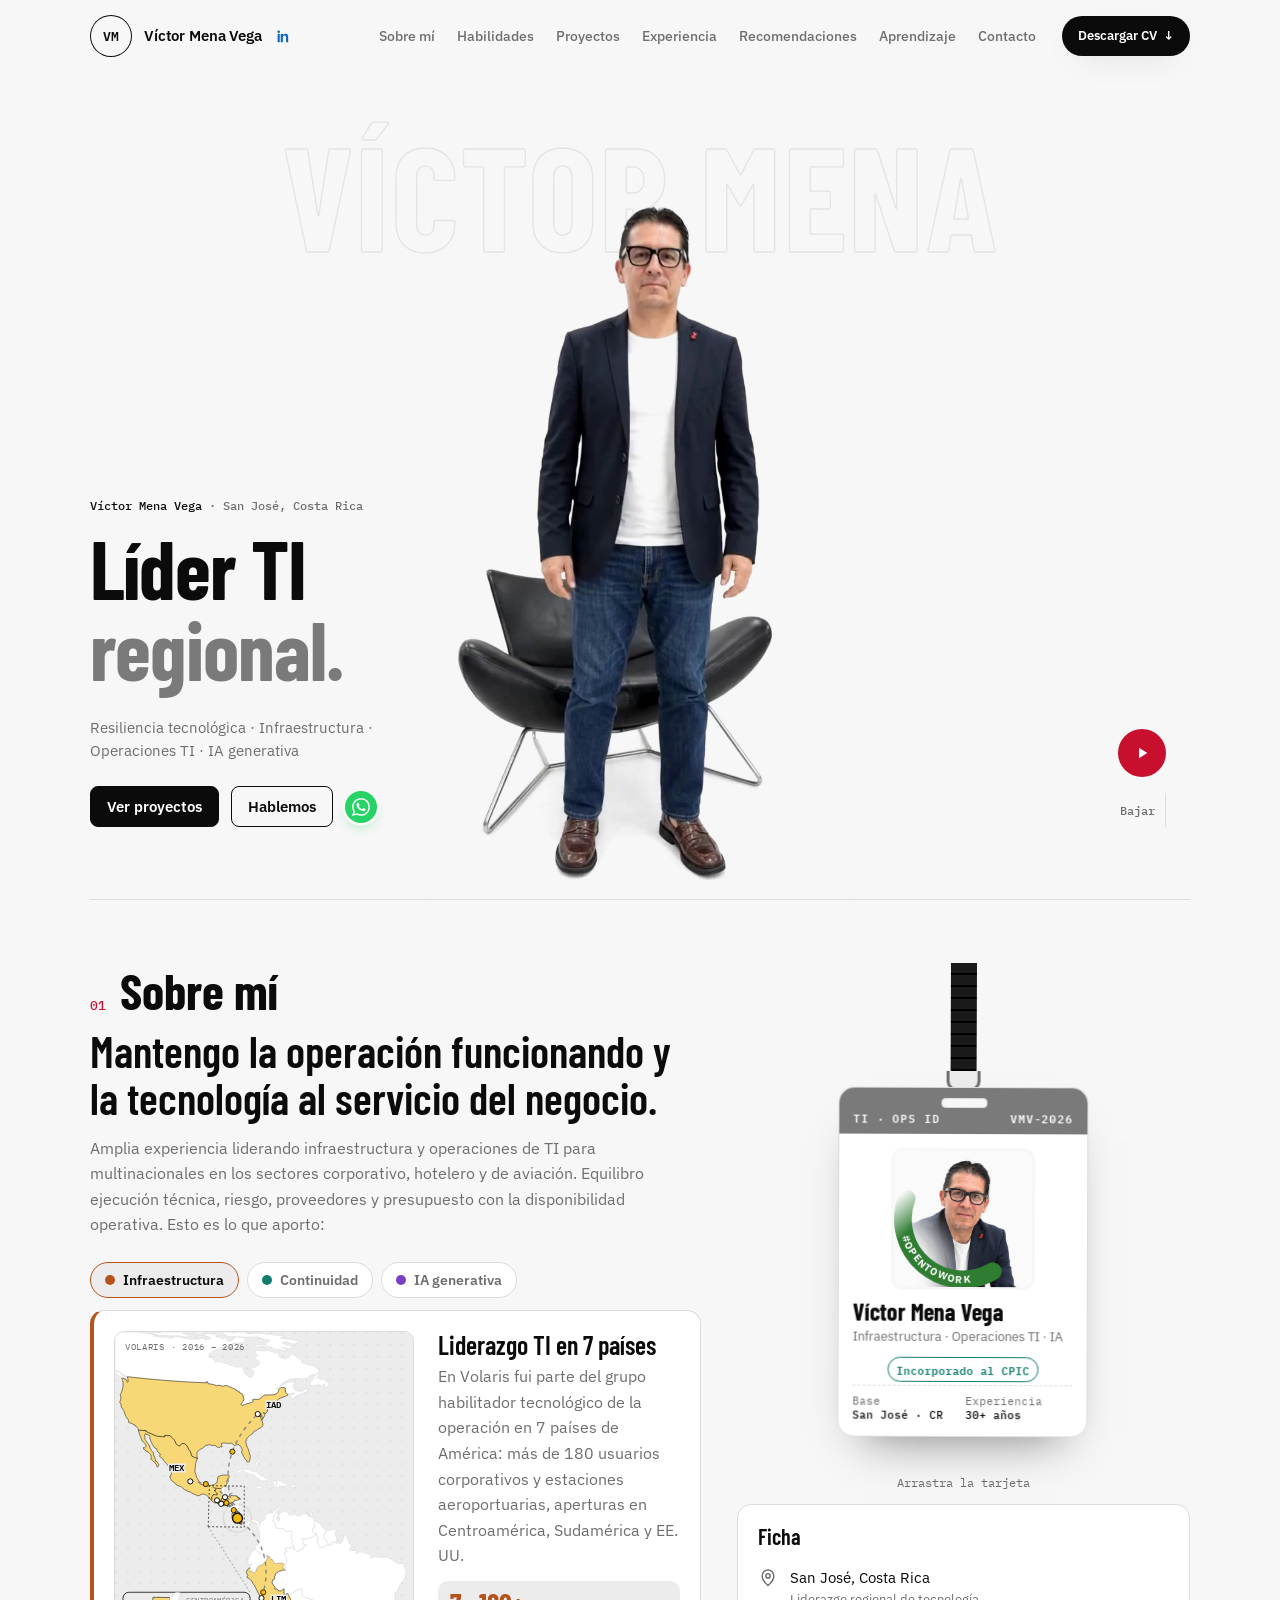
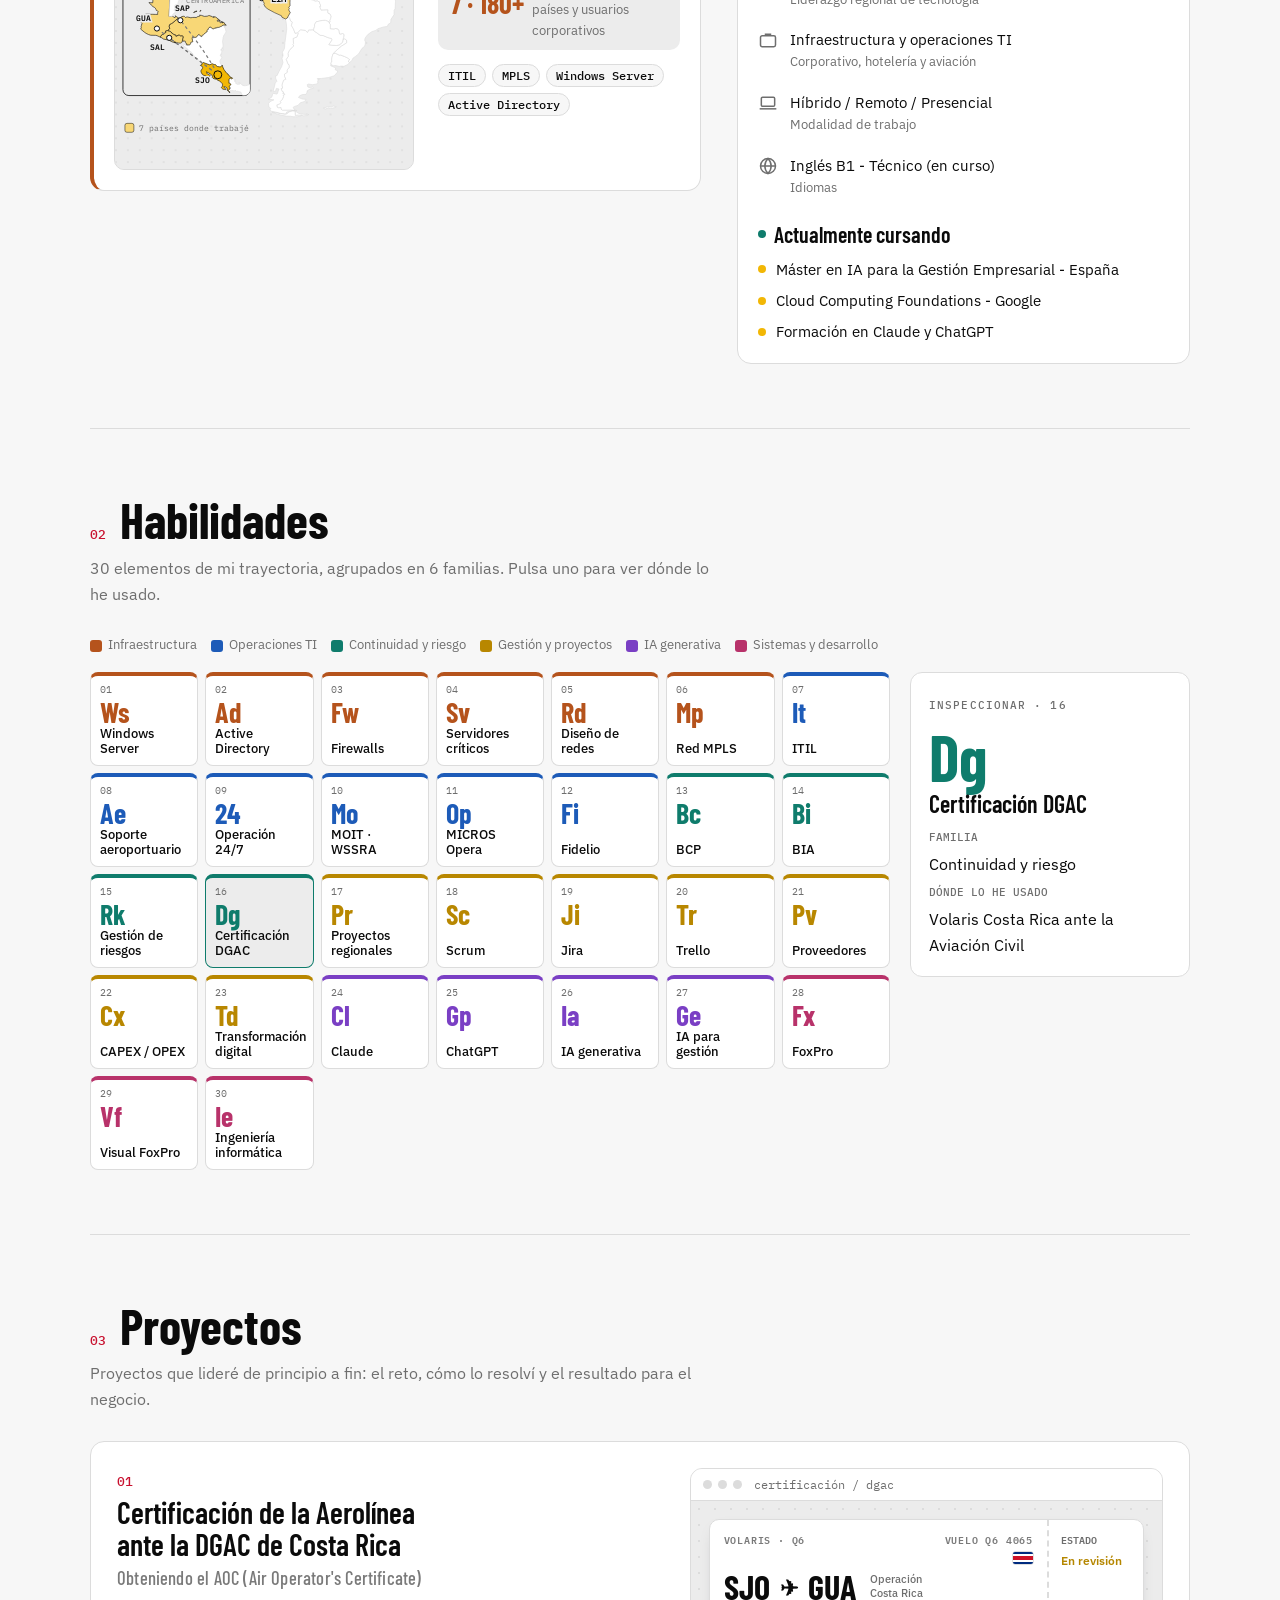
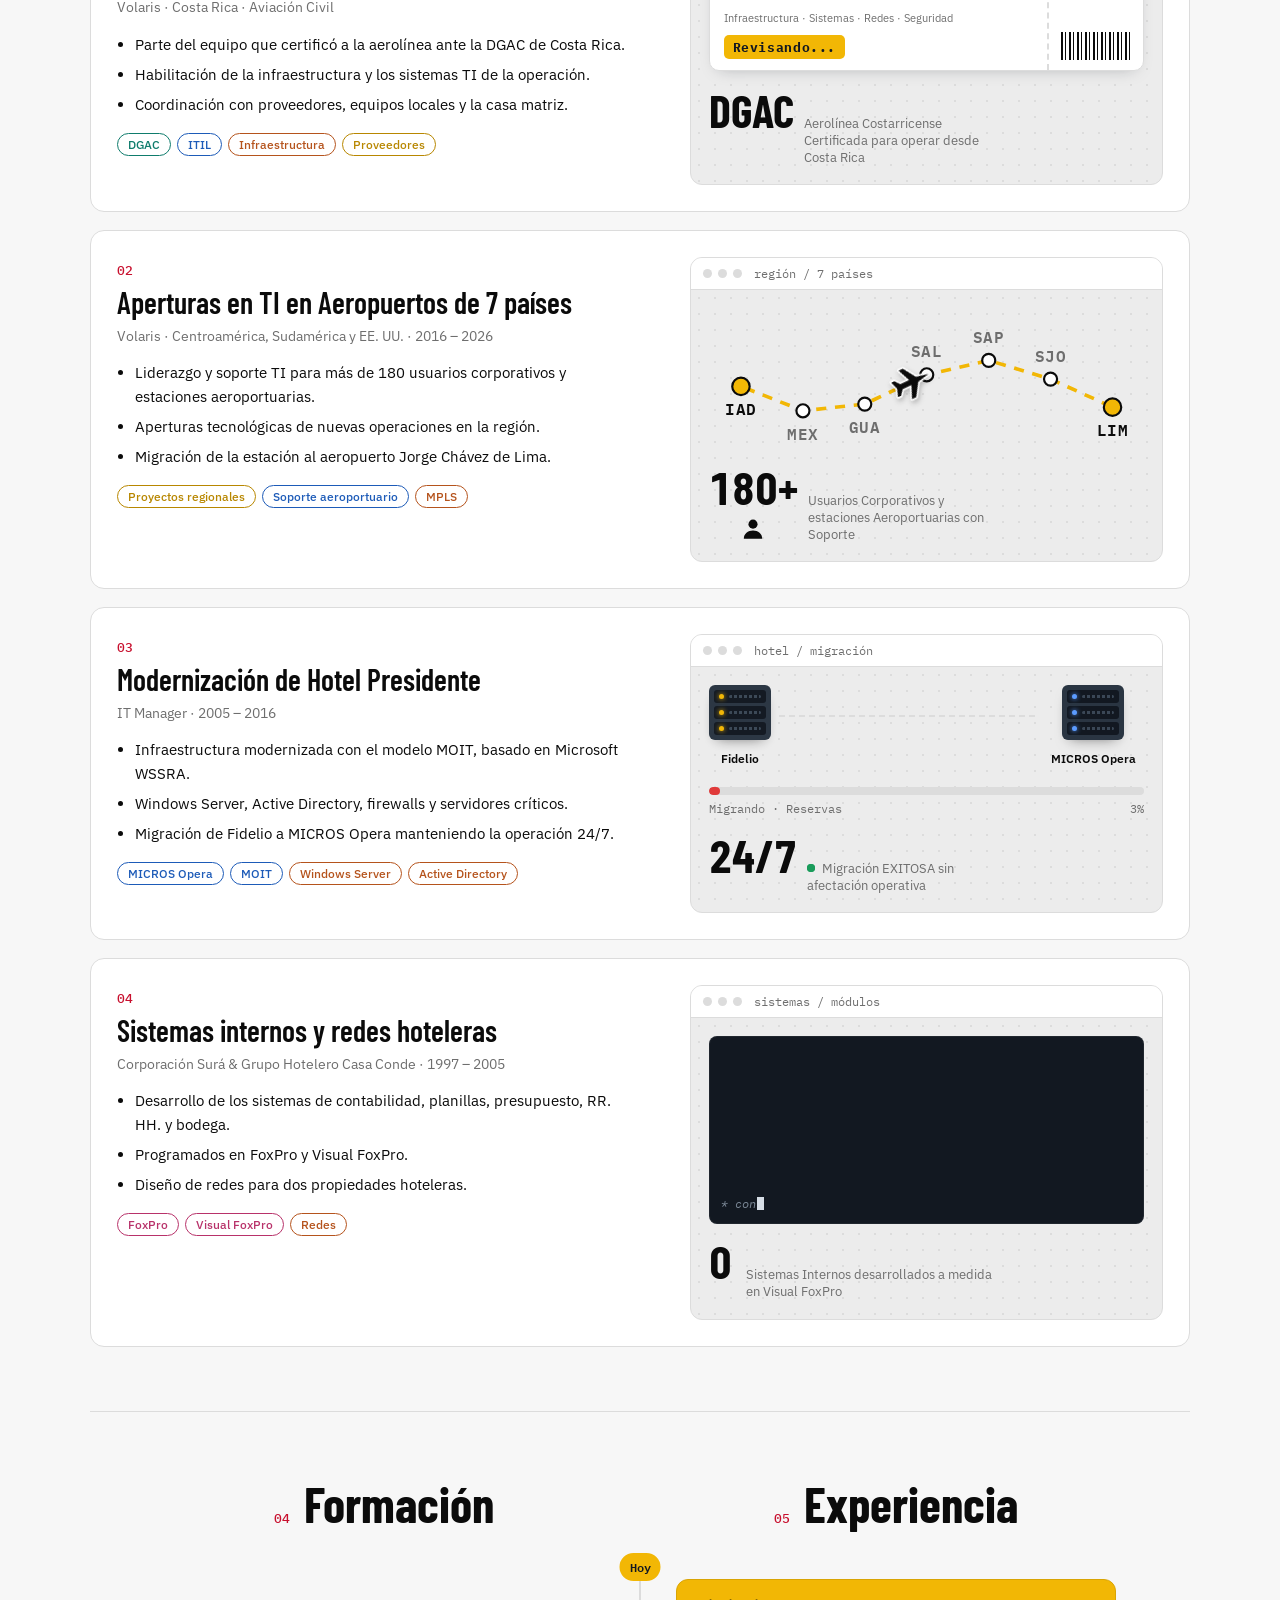
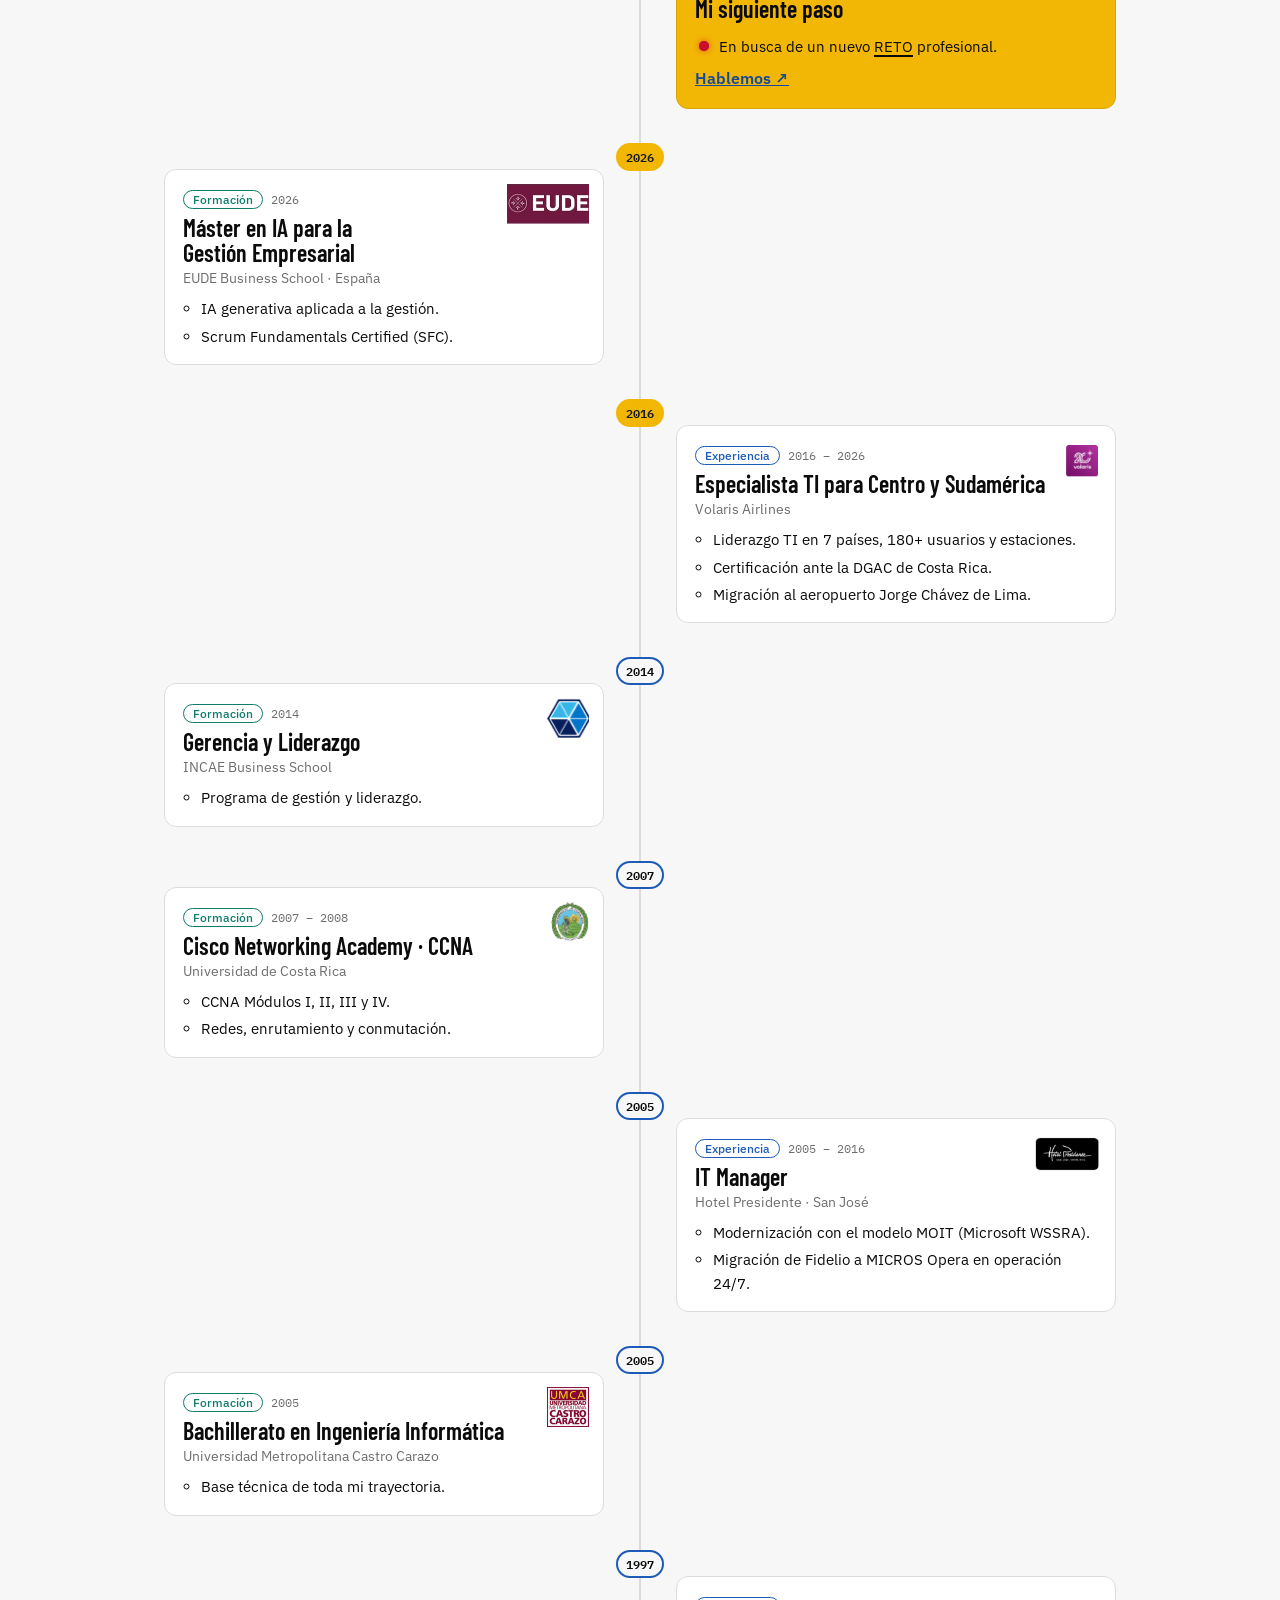
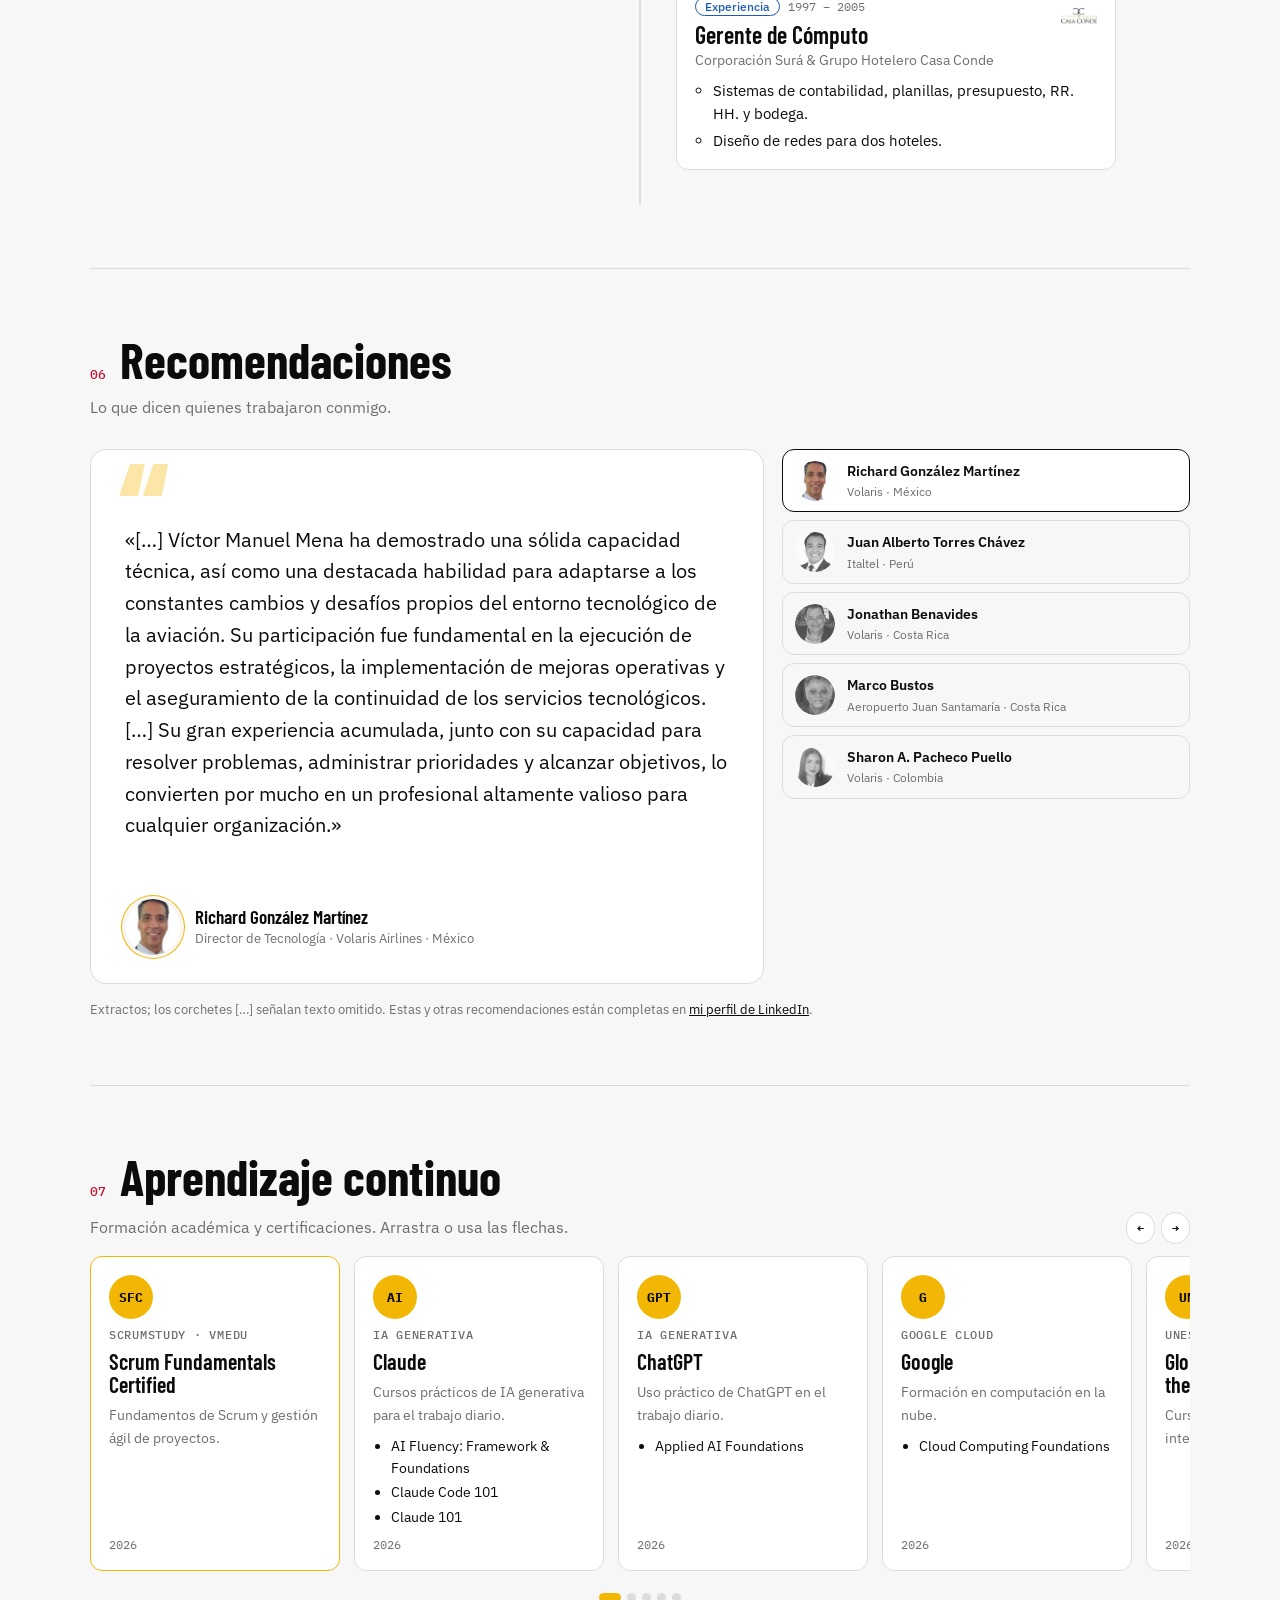
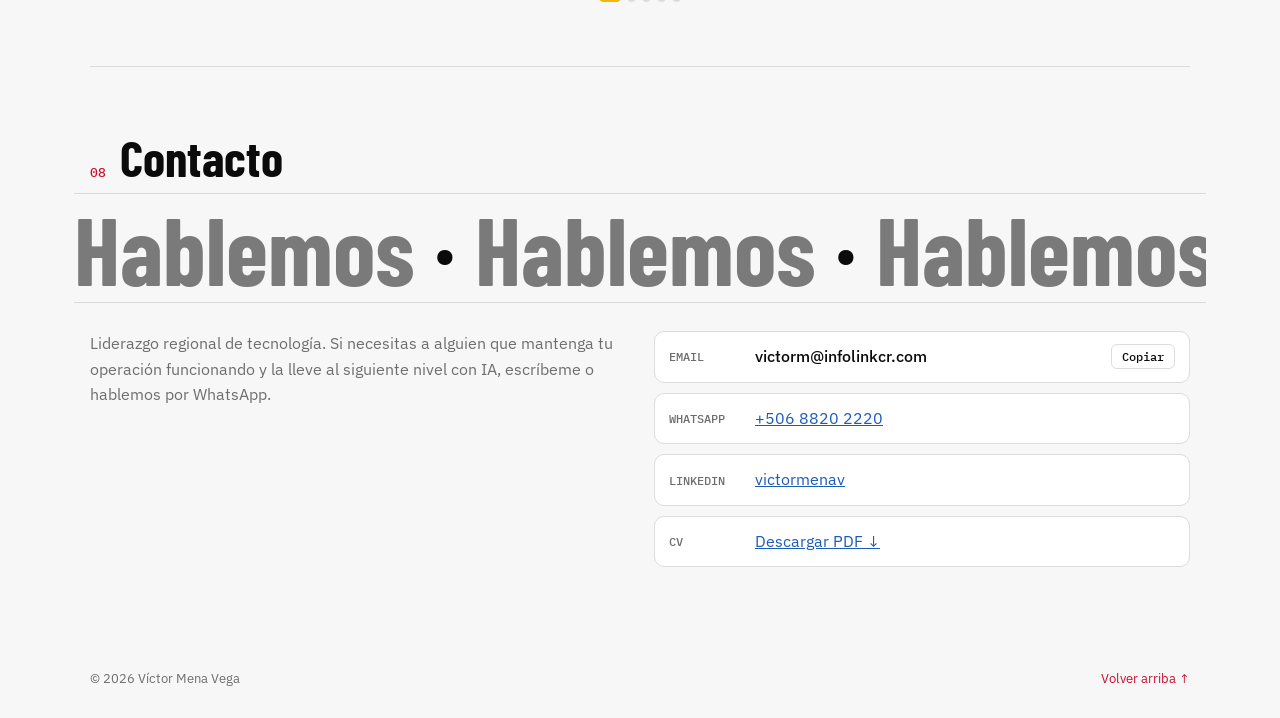
==== index.html @ 9919e91d "Add files via upload" ====
<!doctype html>
<html lang="es">
<head>
<meta charset="utf-8">
<meta name="viewport" content="width=device-width, initial-scale=1">
<title>Víctor Mena Vega | Infraestructura y Operaciones TI</title>
<meta name="description" content="Víctor Mena Vega, especialista en infraestructura y operaciones de TI en Costa Rica. Más de 30 años liderando equipos, continuidad operativa e IA generativa en 7 países.">
<meta name="author" content="Víctor Mena Vega">
<meta name="robots" content="index, follow, max-image-preview:large">
<link rel="canonical" href="https://www.victormena.com/">

<link rel="icon" href="assets/favicon.svg" type="image/svg+xml">
<link rel="alternate icon" href="assets/favicon.ico">
<link rel="apple-touch-icon" href="assets/apple-touch-icon.png">
<meta name="theme-color" content="#eef1f4">

<link rel="preload" as="image" href="assets/poster.jpg" fetchpriority="high">

<!-- Open Graph -->
<meta property="og:type" content="profile">
<meta property="og:title" content="Víctor Mena Vega | Infraestructura y Operaciones de TI">
<meta property="og:description" content="Amplia experiencia liderando infraestructura y operaciones de TI en Centroamérica, Sudamérica y EE. UU. ITIL, continuidad operativa, transformación digital e IA generativa aplicada.">
<meta property="og:image" content="https://www.victormena.com/assets/og-victor-mena-vega-bn.png">
<meta property="og:image:width" content="1200">
<meta property="og:image:height" content="630">
<meta property="og:image:alt" content="Víctor Mena Vega — Infraestructura y Operaciones de TI">
<meta property="og:url" content="https://www.victormena.com/">
<meta property="profile:first_name" content="Víctor">
<meta property="profile:last_name" content="Mena Vega">
<meta property="og:site_name" content="Víctor Mena Vega">
<meta property="og:locale" content="es_CR">
<meta property="og:video" content="https://www.victormena.com/assets/video-victor.mp4">
<meta property="og:video:type" content="video/mp4">

<!-- Twitter Card -->
<meta name="twitter:card" content="summary_large_image">
<meta name="twitter:title" content="Víctor Mena Vega | Infraestructura y Operaciones de TI">
<meta name="twitter:description" content="Amplia experiencia liderando infraestructura y operaciones de TI en Centroamérica, Sudamérica y EE. UU.">
<meta name="twitter:image" content="https://www.victormena.com/assets/og-victor-mena-vega-bn.png">
<meta name="twitter:image:alt" content="Víctor Mena Vega — Infraestructura y Operaciones de TI">

<script type="application/ld+json">
{
  "@context": "https://schema.org",
  "@graph": [
    {
      "@type": "Person",
      "@id": "https://www.victormena.com/#person",
      "name": "Víctor Mena Vega",
      "alternateName": ["Victor Mena Vega", "Victor Mena", "Víctor Mena"],
      "disambiguatingDescription": "Especialista costarricense en infraestructura y operaciones de TI, radicado en San José, Costa Rica.",
      "url": "https://www.victormena.com/",
      "image": "https://www.victormena.com/assets/victor-mena.jpg",
      "jobTitle": "Especialista en Infraestructura y Operaciones de TI",
      "description": "Ejecutivo de Tecnología con más de 30 años de experiencia en infraestructura y operaciones de TI, liderazgo regional, continuidad operativa, transformación digital e inteligencia artificial aplicada.",
      "address": {
        "@type": "PostalAddress",
        "addressLocality": "San José",
        "addressCountry": "CR"
      },
      "email": "mailto:victorm@infolinkcr.com",
      "telephone": "+506-8820-2220",
      "knowsLanguage": ["es", "en"],
      "worksFor": {
        "@type": "OrganizationRole",
        "roleName": "Especialista de TI para Centroamérica y Sudamérica",
        "startDate": "2016-07",
        "endDate": "2026-07",
        "worksFor": {
          "@type": "Organization",
          "name": "Volaris",
          "url": "https://www.volaris.com/"
        }
      },
      "nationality": {
        "@type": "Country",
        "name": "Costa Rica"
      },
      "sameAs": [
        "https://www.linkedin.com/in/victormenav/",
        "https://github.com/victormenav"
      ],
      "alumniOf": [
        { "@type": "CollegeOrUniversity", "name": "Universidad Metropolitana Castro Carazo" },
        { "@type": "CollegeOrUniversity", "name": "EUDE Business School" },
        { "@type": "CollegeOrUniversity", "name": "INCAE Business School" }
      ],
      "hasCredential": [
        { "@type": "EducationalOccupationalCredential", "name": "Máster en IA para la Gestión Empresarial", "recognizedBy": { "@type": "Organization", "name": "EUDE Business School" } },
        { "@type": "EducationalOccupationalCredential", "name": "Global MOOC on the Ethics of AI", "recognizedBy": [{ "@type": "Organization", "name": "UNESCO" }, { "@type": "Organization", "name": "LG AI Research" }] },
        { "@type": "EducationalOccupationalCredential", "name": "Scrum Fundamentals Certified (SFC)", "recognizedBy": { "@type": "Organization", "name": "SCRUMstudy" } }
      ],
      "knowsAbout": [
        "ITIL",
        "Infraestructura de TI",
        "Operaciones de TI",
        "Continuidad operativa",
        "Transformación digital",
        "Gestión de proyectos",
        "Gestión de riesgos",
        "Inteligencia artificial aplicada a operaciones de TI",
        "IA generativa"
      ],
      "memberOf": {
        "@type": "Organization",
        "name": "Colegio de Profesionales en Informática y Computación (CPIC)"
      }
    },
    {
      "@type": "ProfilePage",
      "@id": "https://www.victormena.com/#webpage",
      "url": "https://www.victormena.com/",
      "name": "Víctor Mena Vega | Infraestructura y Operaciones TI",
      "inLanguage": "es-CR",
      "mainEntity": { "@id": "https://www.victormena.com/#person" },
      "isPartOf": { "@id": "https://www.victormena.com/#website" }
    },
    {
      "@type": "WebSite",
      "@id": "https://www.victormena.com/#website",
      "url": "https://www.victormena.com/",
      "name": "Víctor Mena Vega",
      "alternateName": "Victor Mena Vega",
      "publisher": { "@id": "https://www.victormena.com/#person" },
      "inLanguage": "es-CR"
    },
    {
      "@type": "VideoObject",
      "name": "Víctor Mena Vega se presenta",
      "description": "Video de presentación de Víctor Mena Vega, especialista en infraestructura y operaciones de TI.",
      "thumbnailUrl": "https://www.victormena.com/assets/poster.jpg",
      "contentUrl": "https://www.victormena.com/assets/video-victor.mp4",
      "uploadDate": "2026-10-09",
      "duration": "PT6S"
    }
  ]
}
</script>
<link rel="preconnect" href="https://fonts.googleapis.com">
<link rel="preconnect" href="https://fonts.gstatic.com" crossorigin>
<link href="https://fonts.googleapis.com/css2?family=Barlow+Condensed:wght@500;600;700&family=IBM+Plex+Sans:wght@400;500;600&family=IBM+Plex+Mono:wght@400;500&display=swap" rel="stylesheet">
<link rel="stylesheet" href="styles.css?v=64">
</head>
<body>

<div class="progress" id="progress" aria-hidden="true"></div>
<header class="top" id="topbar"><div class="wrap">
  <div class="brandbox"><a class="brand" href="#inicio"><span class="mark" aria-hidden="true">VM</span><span class="bname">Víctor Mena Vega</span></a><a class="linkedin-icon" href="https://www.linkedin.com/in/victormenav/" target="_blank" rel="noopener" aria-label="Abrir el perfil de LinkedIn de Víctor Mena Vega en una pestaña nueva"><svg viewBox="0 0 24 24" aria-hidden="true"><path d="M5.2 3.4A1.8 1.8 0 1 1 5.2 7a1.8 1.8 0 0 1 0-3.6ZM3.7 8.4h3V20h-3V8.4Zm4.9 0h2.9V10h.1c.4-.8 1.4-1.9 3.1-1.9 3.3 0 3.9 2.1 3.9 5V20h-3v-6.1c0-1.5 0-3.3-2.1-3.3s-2.4 1.6-2.4 3.2V20h-3V8.4Z"/></svg></a></div>
  <div class="navr">
    <nav class="pill" aria-label="Secciones" id="navLinks"></nav>
    <a class="cvbtn" href="assets/cv-victor-mena-vega.pdf" target="_blank" rel="noopener" download aria-label="Descargar CV de Víctor Mena Vega (PDF)"><span class="cv-l">Descargar CV</span><span class="cv-s">CV</span> <span aria-hidden="true">↓</span></a>
    <button type="button" class="glass" id="menuBtn" aria-expanded="false" aria-controls="ov"><span id="menuTxt">Menú</span> <i aria-hidden="true"></i></button>
  </div>
</div></header>
<div class="ov" id="ov" role="dialog" aria-modal="true" aria-label="Menú" hidden>
  <div class="ov-top"><span class="mark" aria-hidden="true" style="background:var(--ink);color:var(--bg)">VM</span><button type="button" id="ovClose">Cerrar</button></div>
  <ul id="mnav"></ul>
  <div class="ov-foot"><a href="mailto:victorm@infolinkcr.com">victorm@infolinkcr.com</a><span>San José, Costa Rica</span></div>
</div>

<main class="wrap" id="inicio">

<section class="hero" id="heroSec" aria-labelledby="heroTitle">
  <p class="hero-ghost" aria-hidden="true">VÍCTOR MENA</p>
  <div class="hero-stage">
    <video class="hero-video" id="heroVideo" src="assets/video-victor.mp4" muted playsinline preload="auto" poster="assets/poster.jpg" aria-label="Vídeo: Víctor se presenta"></video>
  </div>
  <div class="hero-copy">
    <p class="hero-kicker fade-in" style="--i:0"><b>Víctor Mena Vega</b> · <span id="heroPlace">San José, Costa Rica</span></p>
    <h1 class="h1" id="heroTitle"><span class="sr-only">Víctor Mena Vega, </span><span class="hero-line"><span style="--i:0" id="h1a">Líder TI</span></span><span class="hero-line"><span style="--i:1"><em id="h1b">regional.</em></span></span></h1>
    <p class="hero-roles fade-in" style="--i:1" id="heroRoles">Resiliencia tecnológica · Infraestructura · Operaciones TI · IA generativa</p>
    <div class="cta">
      <a class="btn primary fade-in" style="--i:2" href="#proyectos" id="ctaWork"></a>
      <span class="talkwrap fade-in" style="--i:3"><a class="btn" href="https://wa.me/50688202220?text=Vi%20tu%20perfil%20profesional%2C%20me%20gustar%C3%ADa%20que%20conversemos" target="_blank" rel="noopener" id="ctaTalk">Hablemos</a><a class="wa-bubble wa-badge" id="waFab" href="https://wa.me/50688202220?text=Vi%20tu%20perfil%20profesional%2C%20me%20gustar%C3%ADa%20que%20conversemos" target="_blank" rel="noopener" aria-label="Escribir a Víctor por WhatsApp" title="Escríbeme por WhatsApp"><svg viewBox="0 0 24 24" aria-hidden="true"><path d="M17.472 14.382c-.297-.149-1.758-.867-2.03-.967-.273-.099-.471-.148-.67.15-.197.297-.767.966-.94 1.164-.173.199-.347.223-.644.075-.297-.15-1.255-.463-2.39-1.475-.883-.788-1.48-1.761-1.653-2.059-.173-.297-.018-.458.13-.606.134-.133.298-.347.446-.52.149-.174.198-.298.298-.497.099-.198.05-.371-.025-.52-.075-.149-.669-1.612-.916-2.207-.242-.579-.487-.5-.669-.51-.173-.008-.371-.01-.57-.01-.198 0-.52.074-.792.372-.272.297-1.04 1.016-1.04 2.479 0 1.462 1.065 2.875 1.213 3.074.149.198 2.096 3.2 5.077 4.487.709.306 1.262.489 1.694.625.712.227 1.36.195 1.871.118.571-.085 1.758-.719 2.006-1.413.248-.694.248-1.289.173-1.413-.074-.124-.272-.198-.57-.347m-5.421 7.403h-.004a9.87 9.87 0 01-5.031-1.378l-.361-.214-3.741.982.998-3.648-.235-.374a9.86 9.86 0 01-1.51-5.26c.001-5.45 4.436-9.884 9.888-9.884 2.64 0 5.122 1.03 6.988 2.898a9.825 9.825 0 012.893 6.994c-.003 5.45-4.437 9.884-9.885 9.884m8.413-18.297A11.815 11.815 0 0012.05 0C5.495 0 .16 5.335.157 11.892c0 2.096.547 4.142 1.588 5.945L.057 24l6.305-1.654a11.882 11.882 0 005.683 1.448h.005c6.554 0 11.89-5.335 11.893-11.893a11.821 11.821 0 00-3.48-8.413z"/></svg></a></span>
    </div>
  </div>
  <div class="hero-side fade-in" style="--i:5">
    <div class="vctrl">
      <button type="button" class="pp" id="ppBtn" aria-pressed="false"></button>
    </div>
    <a class="hero-scroll" href="#sobre"><span id="scrollTxt">Bajar</span><i aria-hidden="true"></i></a>
  </div>
</section>

<section id="sobre">
  <div class="shead"><span class="snum">01</span><h2 data-i18n="about_h">Sobre mí</h2></div>
  <div class="about" id="aboutBody"></div>
</section>

<section id="habilidades">
  <div class="shead"><span class="snum">02</span><h2 data-i18n="skills_h">Habilidades</h2></div>
  <p class="lead" id="skillsLead"></p>
  <div class="legend" id="legend"></div>
  <div class="skills">
    <div class="ptable" id="ptable"></div>
    <aside class="inspect" id="inspect" aria-live="polite"></aside>
  </div>
</section>

<section id="proyectos">
  <div class="shead"><span class="snum">03</span><h2 data-i18n="work_h">Proyectos</h2></div>
  <p class="lead" data-i18n="work_lead">Proyectos que lideré de principio a fin: el reto, cómo lo resolví y el resultado para el negocio.</p>
  <div class="projects" id="projects"></div>
</section>

<section id="trayectoria">
  <div class="tl-head"><div class="tlh tlh-edu"><div class="shead"><span class="snum">04</span><h2>Formación</h2></div></div><div class="tlh tlh-exp"><div class="shead"><span class="snum">05</span><h2 data-i18n="exp_h">Experiencia</h2></div></div></div>
  <div class="tl-mob">
    <div class="shead"><span class="snum">04</span><h2>Trayectoria</h2></div>
    <div class="tl-tabs" role="tablist" aria-label="Trayectoria">
      <button type="button" role="tab" id="tabExp" data-show="exp" aria-selected="true" aria-controls="timeline">Experiencia</button>
      <button type="button" role="tab" id="tabEdu" data-show="edu" aria-selected="false" aria-controls="timeline">Formación</button>
    </div>
  </div>
  <ol class="tl show-exp" id="timeline"></ol>
</section>

<section id="recomendaciones">
  <div class="shead"><span class="snum">06</span><h2>Recomendaciones</h2></div>
  <p class="lead">Lo que dicen quienes trabajaron conmigo.</p>
  <div class="recs" id="recs">
    <div class="rec-stage">
      <blockquote class="rec on" id="rec0" role="tabpanel" aria-labelledby="rect0">
        <p>«[…] Víctor Manuel Mena ha demostrado una sólida capacidad técnica, así como una destacada habilidad para adaptarse a los constantes cambios y desafíos propios del entorno tecnológico de la aviación. Su participación fue fundamental en la ejecución de proyectos estratégicos, la implementación de mejoras operativas y el aseguramiento de la continuidad de los servicios tecnológicos. […] Su gran experiencia acumulada, junto con su capacidad para resolver problemas, administrar prioridades y alcanzar objetivos, lo convierten por mucho en un profesional altamente valioso para cualquier organización.»</p>
        <div class="rec-by"><img src="assets/rec/richard.jpg" alt="Richard González Martínez" width="56" height="56" loading="lazy" decoding="async"><span><b>Richard González Martínez</b><small>Director de Tecnología · Volaris Airlines · México</small></span></div>
      </blockquote>
      <blockquote class="rec" id="rec1" role="tabpanel" aria-labelledby="rect1">
        <p>«[…] Víctor destacó por su sólido criterio en infraestructura y operaciones TI, su capacidad para comprender rápidamente escenarios complejos y, sobre todo, por mantener siempre el foco en la continuidad operativa del negocio. En un entorno aeroportuario, donde conectividad, disponibilidad y tiempos de respuesta son críticos, demostró una excelente combinación de conocimiento técnico, organización y orientación a resultados. […] Lo recomiendo para posiciones de liderazgo en Tecnología, Infraestructura y Operaciones TI, especialmente en organizaciones que requieran gestionar entornos críticos, múltiples sedes, proveedores y altos estándares de disponibilidad y servicio.»</p>
        <div class="rec-by"><img src="assets/rec/juan.jpg" alt="Juan Alberto Torres Chávez" width="56" height="56" loading="lazy" decoding="async"><span><b>Juan Alberto Torres Chávez</b><small>Gerente de Contrato de la Red MPLS Gigabit · Italtel · Perú</small></span></div>
      </blockquote>
      <blockquote class="rec" id="rec2" role="tabpanel" aria-labelledby="rect2">
        <p>«[…] Es un profesional sumamente competente, con una aguda capacidad analítica y una habilidad extraordinaria para resolver problemas complejos. Su proactividad y profesionalismo lo convierten en un líder natural, siempre dispuesto a colaborar y a inspirar a su equipo. Recomiendo a Víctor sin ninguna reserva para cualquier posición en la que busquen un líder IT, ya que es un activo invaluable para cualquier organización.»</p>
        <div class="rec-by"><img src="assets/rec/jonathan.jpg" alt="Jonathan Benavides" width="56" height="56" loading="lazy" decoding="async"><span><b>Jonathan Benavides</b><small>Dirección Comercial y Desarrollo de Mercados · Volaris Airlines · Costa Rica</small></span></div>
      </blockquote>
      <blockquote class="rec" id="rec3" role="tabpanel" aria-labelledby="rect3">
        <p>«Víctor es un profesional Senior, con gran capacidad de resolución y manejo regional. Definitivamente sería una persona que contrataría para ser parte de mi equipo de trabajo: su conocimiento y su fortaleza para trabajar en equipo hacen la diferencia para lograr una gestión con excelencia. La empresa que logre reclutarlo contará con una persona que llegará a dar grandes aportes.»</p>
        <div class="rec-by"><img src="assets/rec/marco.jpg" alt="Marco Bustos" width="56" height="56" loading="lazy" decoding="async"><span><b>Marco Bustos</b><small>Jefe de Aeropuerto Estación SJO · Aeropuerto Juan Santamaría · Costa Rica</small></span></div>
      </blockquote>
      <blockquote class="rec" id="rec4" role="tabpanel" aria-labelledby="rect4">
        <p>«[…] Puedo destacar su profesionalismo y compromiso. Vic se caracteriza por su excelente disposición para el trabajo en equipo, alto sentido de responsabilidad, atención al detalle y una destacada capacidad para coordinar todas las actividades que se le presentan y plantean. […] Resalto su calidad humana, capacidad de comunicación y liderazgo […] cualidades que me generan confianza y que sé que aportará un valor significativo a cualquier equipo de trabajo al que pertenezca.»</p>
        <div class="rec-by"><img src="assets/rec/sharon.jpg" alt="Sharon A. Pacheco Puello" width="56" height="56" loading="lazy" decoding="async"><span><b>Sharon A. Pacheco Puello</b><small>Coordinadora AVSEC SAM · Volaris Airlines · Colombia</small></span></div>
      </blockquote>
    </div>
    <div class="rec-tabs" role="tablist" aria-label="Recomendaciones">
      <button type="button" class="rec-tab" role="tab" id="rect0" aria-controls="rec0" aria-selected="true"><img src="assets/rec/richard.jpg" alt="" width="40" height="40" loading="lazy"><span><b>Richard González Martínez</b><small>Volaris · México</small></span><i class="rec-prog" aria-hidden="true"></i></button>
      <button type="button" class="rec-tab" role="tab" id="rect1" aria-controls="rec1" aria-selected="false"><img src="assets/rec/juan.jpg" alt="" width="40" height="40" loading="lazy"><span><b>Juan Alberto Torres Chávez</b><small>Italtel · Perú</small></span><i class="rec-prog" aria-hidden="true"></i></button>
      <button type="button" class="rec-tab" role="tab" id="rect2" aria-controls="rec2" aria-selected="false"><img src="assets/rec/jonathan.jpg" alt="" width="40" height="40" loading="lazy"><span><b>Jonathan Benavides</b><small>Volaris · Costa Rica</small></span><i class="rec-prog" aria-hidden="true"></i></button>
      <button type="button" class="rec-tab" role="tab" id="rect3" aria-controls="rec3" aria-selected="false"><img src="assets/rec/marco.jpg" alt="" width="40" height="40" loading="lazy"><span><b>Marco Bustos</b><small>Aeropuerto Juan Santamaría · Costa Rica</small></span><i class="rec-prog" aria-hidden="true"></i></button>
      <button type="button" class="rec-tab" role="tab" id="rect4" aria-controls="rec4" aria-selected="false"><img src="assets/rec/sharon.jpg" alt="" width="40" height="40" loading="lazy"><span><b>Sharon A. Pacheco Puello</b><small>Volaris · Colombia</small></span><i class="rec-prog" aria-hidden="true"></i></button>
    </div>
  </div>
  <p class="recs-note">Extractos; los corchetes […] señalan texto omitido. Estas y otras recomendaciones están completas en <a href="https://www.linkedin.com/in/victormenav/" target="_blank" rel="noopener">mi perfil de LinkedIn</a>.</p>
</section>

<section id="certificaciones">
  <div class="shead"><span class="snum">07</span><h2 data-i18n="certs_h">Aprendizaje continuo</h2></div>
  <div class="certs-head">
    <p class="lead" id="certsLead" style="margin:0"></p>
    <div class="scroller-btns">
      <button type="button" class="iconbtn" id="cPrev" aria-label="Anterior / Previous">←</button>
      <button type="button" class="iconbtn" id="cNext" aria-label="Siguiente / Next">→</button>
    </div>
  </div>
  <div class="certs" id="certs" tabindex="0" aria-label="Aprendizaje continuo y certificaciones"></div>
  <div class="cdots" id="cdots"></div>
</section>

<section id="contacto" style="border-bottom:0">
  <div class="shead"><span class="snum">08</span><h2 data-i18n="nav_contact">Contacto</h2></div>
  <div class="marquee" aria-hidden="true"><div id="mq"></div></div>
  <div class="contact">
    <p class="lead" data-i18n="contact_lead">Liderazgo regional de tecnología. Si necesitas a alguien que mantenga tu operación funcionando y la lleve al siguiente nivel con IA, escríbeme o hablemos por WhatsApp.</p>
    <div>
      <div class="cline"><b>Email</b><span class="v" id="mail">victorm@infolinkcr.com</span><button type="button" data-copy="mail" data-i18n="copy">Copiar</button></div>
      <div class="cline"><b>WhatsApp</b><a href="https://wa.me/50688202220?text=Vi%20tu%20perfil%20profesional%2C%20me%20gustar%C3%ADa%20que%20conversemos" target="_blank" rel="noopener">+506 8820 2220</a></div>
      <div class="cline"><b>LinkedIn</b><a href="https://www.linkedin.com/in/victormenav" target="_blank" rel="noopener">victormenav</a></div>
      <div class="cline"><b>CV</b><a href="assets/cv-victor-mena-vega.pdf" target="_blank" rel="noopener" data-i18n="cv">Descargar PDF ↓</a></div>
    </div>
  </div>
</section>

<footer><span>© 2026 Víctor Mena Vega</span><a href="#inicio" data-i18n="top">Volver arriba ↑</a></footer>
</main>

<noscript>
  <div class="wrap" style="padding:24px 0">
    <p>Víctor Mena Vega es especialista en infraestructura y operaciones de TI en San José, Costa Rica, con más de 30 años de experiencia. Lideró la habilitación tecnológica de Volaris en 7 países de América: Costa Rica, Guatemala, El Salvador, Honduras, Perú, México y EE. UU. (2016–2026), fue IT Manager de Hotel Presidente (2005–2016) y Gerente de Cómputo en Corporación Surá y Grupo Hotelero Casa Conde (1997–2005). Máster en IA para la Gestión Empresarial (EUDE), Scrum Fundamentals Certified e incorporado al CPIC.</p>
    <p>Contacto: <a href="mailto:victorm@infolinkcr.com">victorm@infolinkcr.com</a> · <a href="https://www.linkedin.com/in/victormenav">LinkedIn</a></p>
  </div>
</noscript>
<script src="map-americas.js"></script>
<script src="script.js?v=64"></script>
</body>
</html>
---- styles.css ----
/* Layout: single-page "field log" with a fixed numbered index (same system as the reference). */
:root{
  --bg:#eef1f4; --surface:#ffffff; --sunk:#e4e8ee; --ink:#121821; --muted:#566170; --line:#d3d9e1;
  --signal:#f2b705; --signal-ink:#7d5a00; --on-signal:#121821; --route:#1d5bb8;
  --t-trig:#b88700; --t-logic:#1d5bb8; --t-ai:#7a3fc4; --t-data:#0f7c6c; --t-out:#b8326a; --t-warn:#b5531c;
  --ghost:rgba(18,24,33,.11);
  --display:"Barlow Condensed","Arial Narrow",Arial,sans-serif;
  --body:"IBM Plex Sans",system-ui,-apple-system,"Segoe UI",sans-serif;
  --mono:"IBM Plex Mono",ui-monospace,Menlo,Consolas,monospace;
}
:root{color-scheme:light}

*{box-sizing:border-box}
html{scroll-behavior:smooth}
body{background:var(--bg);color:var(--ink);font-family:var(--body);font-size:16px;line-height:1.6;padding-inline:16px;padding-block:0;margin:0}
a{color:var(--route)}
:focus-visible{outline:3px solid var(--signal);outline-offset:2px;border-radius:4px}
.wrap{max-width:1100px;margin-inline:auto}
@media (prefers-reduced-motion: reduce){html{scroll-behavior:auto}*{transition:none!important;animation:none!important}}


/* header: transparent bar; round monogram + name, pill nav with a sliding active indicator, glass once scrolled */
.progress{position:fixed;top:0;left:0;right:0;height:2px;background:var(--ink);transform:scaleX(0);transform-origin:0 50%;z-index:60;pointer-events:none}
header.top{position:sticky;top:0;z-index:50;margin-inline:-16px;padding:0 16px;height:72px;pointer-events:none}
header.top .wrap{display:flex;align-items:center;justify-content:space-between;gap:16px;height:100%}
.brand{pointer-events:auto;display:flex;align-items:center;gap:12px;text-decoration:none;color:var(--ink);min-width:0}
.mark{flex:none;width:42px;height:42px;border-radius:50%;display:grid;place-items:center;font:600 13px/1 var(--mono);letter-spacing:-.02em;box-shadow:inset 0 0 0 1px var(--ink);color:var(--ink);background:transparent;transition:background-color .5s,color .5s,transform .8s cubic-bezier(.2,.7,.2,1)}
.brand:hover .mark{transform:rotate(360deg)}
.bname{font-weight:600;font-size:15px;letter-spacing:-.01em;white-space:nowrap;transition:opacity .5s,transform .6s}
.scrolled .mark{background:var(--ink);color:var(--bg)}
.scrolled .bname{opacity:0;transform:translateX(-8px);pointer-events:none}
.glass{background:rgba(255,255,255,.62);-webkit-backdrop-filter:blur(12px) saturate(1.4);backdrop-filter:blur(12px) saturate(1.4);box-shadow:inset 0 0 0 1px var(--line),0 10px 30px -18px rgba(13,13,13,.3)}
.navr{display:flex;align-items:center;gap:10px}
.pill{pointer-events:auto;position:relative;display:flex;align-items:center;padding:5px;border-radius:999px;transition:background-color .5s,box-shadow .5s}
.scrolled .pill{background:rgba(255,255,255,.62);-webkit-backdrop-filter:blur(12px) saturate(1.4);backdrop-filter:blur(12px) saturate(1.4);box-shadow:inset 0 0 0 1px var(--line),0 10px 30px -18px rgba(13,13,13,.3)}
.ind{position:absolute;top:5px;left:0;height:calc(100% - 10px);border-radius:999px;background:var(--ink);opacity:0;transition:transform .6s cubic-bezier(.2,.7,.2,1),width .6s cubic-bezier(.2,.7,.2,1),opacity .4s}
.pill a{position:relative;z-index:1;display:block;padding:9px 15px;border-radius:999px;font-size:14px;font-weight:500;color:var(--muted);text-decoration:none;white-space:nowrap;transition:color .4s}
.pill a:hover{color:var(--ink)}
.pill a[aria-current="true"]{color:#fff}
.seg{pointer-events:auto;display:flex;padding:4px;border-radius:999px;gap:2px}
.seg button{font:600 12px var(--mono);background:transparent;color:var(--muted);border:0;border-radius:999px;padding:7px 10px;cursor:pointer}
.seg button[aria-pressed="true"]{background:var(--ink);color:#fff}
.cvbtn{pointer-events:auto;display:inline-flex;align-items:center;gap:6px;height:40px;padding:0 16px;border-radius:999px;background:var(--ink);color:#fff;text-decoration:none;font:600 13px var(--body);white-space:nowrap;box-shadow:0 10px 30px -18px rgba(13,13,13,.5);transition:transform .2s,background-color .2s}
.cvbtn:hover{background:#000;transform:translateY(-1px)}
.cvbtn:focus-visible{outline:2px solid var(--signal);outline-offset:2px}
.cv-s{display:none}
@media (max-width:480px){.cv-l{display:none}.cv-s{display:inline}.cvbtn{padding:0 13px;height:38px}}
@media (max-width:400px){#menuTxt{position:absolute;width:1px;height:1px;overflow:hidden;clip:rect(0 0 0 0)}#menuBtn{padding:0 14px}}
#menuBtn{pointer-events:auto;display:none;height:44px;padding:0 18px;border-radius:999px;border:0;font:500 14px var(--body);color:var(--ink);align-items:center;gap:10px;cursor:pointer}
#menuBtn i{display:block;width:16px;height:1.5px;background:currentColor;position:relative}
#menuBtn i::after{content:"";position:absolute;left:0;top:5px;width:10px;height:1.5px;background:currentColor}
.ov{position:fixed;inset:0;z-index:70;background:var(--bg);display:flex;flex-direction:column;padding:16px;overflow:auto}
.ov-top{display:flex;justify-content:space-between;align-items:center;height:56px}
.ov-top button{height:44px;padding:0 18px;border-radius:999px;border:1px solid var(--line);background:var(--surface);font:500 14px var(--body);color:var(--ink);cursor:pointer}
.ov ul{list-style:none;margin:24px 0 0;padding:0}
.ov li a{display:block;padding:10px 0;border-bottom:1px solid var(--line);font-family:var(--display);font-weight:700;font-size:clamp(40px,11vw,64px);line-height:1;color:var(--ink);text-decoration:none}
.ov-foot{margin-top:auto;padding-top:24px;display:flex;flex-wrap:wrap;gap:8px 20px;color:var(--muted);font-size:14px}
.ov-foot a{color:var(--ink)}
[hidden]{display:none!important}
.sr-only{position:absolute;width:1px;height:1px;padding:0;margin:-1px;overflow:hidden;clip:rect(0 0 0 0);white-space:nowrap;border:0}
.iconbtn{font:600 12px var(--mono);background:var(--surface);color:var(--ink);border:1px solid var(--line);border-radius:999px;padding:5px 10px;cursor:pointer}

section{padding-block:64px;border-bottom:1px solid var(--line);scroll-margin-top:72px}
.shead{display:flex;align-items:baseline;gap:14px;margin-bottom:10px}
.snum{font:500 13px var(--mono);color:var(--signal-ink)}
h1,h2,h3,h4{font-family:var(--display);line-height:1.05;text-wrap:balance;margin:0}
h2{font-size:clamp(34px,5vw,50px);font-weight:700}
h3{font-size:26px;font-weight:600}
h4{font-size:20px;font-weight:600}
.lead{color:var(--muted);max-width:64ch;margin:0 0 28px}
.mono{font-family:var(--mono)}

/* hero: the video is the centrepiece, outlined name behind, copy bottom-left, controls bottom-right */
.hero{position:relative;height:clamp(620px,calc(100svh - 72px),960px);isolation:isolate;background:var(--bg);border-bottom:1px solid var(--line);padding:0;overflow:clip}
.hero-ghost{position:absolute;left:50%;top:clamp(24px,7svh,80px);transform:translateX(-50%);z-index:-1;margin:0;font-family:var(--display);font-weight:700;line-height:.8;white-space:nowrap;font-size:clamp(56px,11.5vw,168px);letter-spacing:.01em;color:transparent;-webkit-text-stroke:1.4px var(--ghost);user-select:none;animation:ghost-in 1.6s cubic-bezier(.2,.7,.2,1) both .1s}
@keyframes ghost-in{from{letter-spacing:.08em}to{letter-spacing:.01em}}
.hero-stage{position:absolute;left:50%;bottom:0;height:94%;aspect-ratio:600/986;transform:translateX(-50%);mix-blend-mode:multiply;animation:stage-in 1.4s cubic-bezier(.2,.7,.2,1) both}
@keyframes stage-in{from{transform:translate(-50%,18px)}to{transform:translate(-50%,0)}}
.hero-video{display:block;width:100%;height:100%;object-fit:cover;object-position:50% 0%;filter:brightness(1.05) contrast(1.06);cursor:pointer;-webkit-mask-image:linear-gradient(90deg,transparent,#000 10%,#000 90%,transparent);mask-image:linear-gradient(90deg,transparent,#000 10%,#000 90%,transparent)}
.hero-copy{position:absolute;left:0;bottom:clamp(36px,8svh,96px);z-index:2;max-width:min(34%,440px)}
.hero-kicker{font:500 12px/1.4 var(--mono);color:var(--muted);margin:0 0 16px}
.hero-kicker b{color:var(--ink);font-weight:500}
.h1{margin:0;font-family:var(--display);font-weight:700;line-height:.92;font-size:clamp(52px,6.4vw,96px);letter-spacing:-.01em}
.hero-line{display:block;overflow:hidden;padding-bottom:.22em;margin-bottom:-.16em}
.hero-line>span{display:block;animation:line-up 1s cubic-bezier(.2,.7,.2,1) both;animation-delay:calc(.25s + var(--i,0)*.12s)}
.hero-line em{font-style:normal;color:var(--signal-ink)}
@keyframes line-up{from{transform:translateY(105%)}to{transform:none}}
.hero-roles{margin:26px 0 0;color:var(--muted);font-size:15px;line-height:1.5;max-width:34ch}
.hero-copy .cta{margin-top:24px}
.fade-in{animation:fade-up .9s cubic-bezier(.2,.7,.2,1) both;animation-delay:calc(.45s + var(--i,0)*.1s)}
@keyframes fade-up{from{opacity:0;transform:translateY(14px)}to{opacity:1;transform:none}}
.cta{display:flex;gap:12px;flex-wrap:wrap;align-items:center}
.btn{font:600 15px var(--body);text-decoration:none;border-radius:8px;padding:10px 16px;border:1px solid var(--ink);color:var(--ink);background:transparent;cursor:pointer}
.btn.primary{background:var(--signal-ink);border-color:var(--signal-ink);color:#fff}

.hero-side{position:absolute;right:24px;bottom:clamp(36px,8svh,96px);z-index:2;display:flex;flex-direction:column;align-items:flex-end;gap:16px;text-align:right}
.hero-side p{margin:0;font:500 12px/1.5 var(--mono);color:var(--muted)}
.vctrl{display:flex;gap:10px;align-items:center}
.snd,.pp{position:relative;width:48px;height:48px;border-radius:50%;display:grid;place-items:center;cursor:pointer;transition:transform .3s,box-shadow .3s}
.snd{background:var(--ink);color:var(--bg);border:0;padding:0;overflow:visible}
.pp{background:var(--surface);color:var(--ink);border:1px solid var(--line)}
.snd:hover,.pp:hover{transform:translateY(-2px)}
.snd svg,.pp svg{width:18px;height:18px;fill:currentColor}
.snd .ping{position:absolute;inset:0;border-radius:50%;box-shadow:0 0 0 1.5px var(--ink);pointer-events:none;opacity:0}
@media (prefers-reduced-motion: no-preference){.snd.is-muted .ping{animation:ping 1.8s ease-out infinite}}
@keyframes ping{0%{transform:scale(1);opacity:.55}100%{transform:scale(1.55);opacity:0}}
.hero-scroll{display:inline-flex;align-items:center;gap:10px;color:var(--muted);text-decoration:none;font:500 12px var(--mono)}
.hero-scroll i{width:1px;height:34px;background:var(--line);position:relative;overflow:hidden}
.hero-scroll i::after{content:"";position:absolute;left:0;top:-40%;width:1px;height:40%;background:var(--ink);animation:drip 2.2s ease-in-out infinite}
@keyframes drip{to{top:100%}}

/* badge on a lanyard (About), swings when dragged */
.badge-wrap{position:relative;height:440px;display:flex;justify-content:center;touch-action:pan-y}
.lan{position:absolute;top:-64px;left:50%;width:250px;margin-left:-125px;transform-origin:50% 0;will-change:transform;cursor:grab;user-select:none}
.lan.dragging{cursor:grabbing}
.lan-strap{width:26px;height:110px;margin:0 auto;background:repeating-linear-gradient(180deg,var(--signal-ink) 0 10px,#4a3500 10px 12px);border-radius:0 0 4px 4px}
.lan-clip{width:34px;height:20px;margin:-2px auto 0;border:3px solid var(--muted);border-top:0;border-radius:0 0 10px 10px;background:var(--sunk)}
.idcard{position:relative;width:250px;aspect-ratio:5/7;margin-top:-4px;border-radius:16px;background:var(--surface);border:1px solid var(--line);box-shadow:0 26px 46px -26px rgba(0,0,0,.5);overflow:hidden;display:flex;flex-direction:column}
.idcard::before{content:"";position:absolute;top:10px;left:50%;width:44px;height:8px;margin-left:-22px;border-radius:4px;background:var(--bg);border:1px solid var(--line);z-index:2}
.stripe{height:46px;background:var(--signal-ink);display:flex;align-items:center;justify-content:space-between;padding:14px 14px 0;color:#fff;font:600 11px var(--mono);letter-spacing:.08em}
.photo{margin:14px auto 0;width:58%;aspect-ratio:1;border-radius:12px;object-fit:cover;object-position:50% 20%;border:3px solid var(--bg);pointer-events:none;background:var(--sunk)}
.idbody{padding:10px 14px 14px;display:flex;flex-direction:column;gap:3px;flex:1}
.idbody strong{font-family:var(--display);font-size:24px;line-height:1}
.idbody .role{color:var(--muted);font-size:13px}
.idrow{display:grid;grid-template-columns:1fr 1fr;gap:6px;font:400 11px var(--mono);color:var(--muted);border-top:1px dashed var(--line);padding-top:8px;margin-top:auto}
.idrow b{display:block;color:var(--ink);font-weight:500}
.otw{display:inline-block;align-self:flex-start;font:600 11px var(--mono);color:var(--t-data);border:1px solid currentColor;border-radius:999px;padding:2px 8px;margin-top:6px}
.hint{display:block;text-align:center;font:400 12px var(--mono);color:var(--muted);margin-top:8px}

/* about: statement + facet switcher (left), profile sheet (right) */
.about{display:grid;grid-template-columns:minmax(0,1.35fr) minmax(0,1fr);gap:36px;align-items:start}
.statement{font-family:var(--display);font-size:clamp(30px,4vw,44px);font-weight:600;line-height:1.08;margin:0 0 14px;text-wrap:balance}
.about-intro{color:var(--muted);max-width:60ch;margin:0 0 24px}
.facets{display:flex;flex-wrap:wrap;gap:8px;margin-bottom:12px}
.facets button{display:flex;align-items:center;gap:8px;font:600 14px var(--body);background:var(--surface);color:var(--muted);border:1px solid var(--line);border-radius:999px;padding:8px 14px;cursor:pointer;transition:color .2s,border-color .2s,background .2s}
.facets button i{width:10px;height:10px;border-radius:50%;background:var(--c)}
.facets button[aria-selected="true"]{color:var(--ink);border-color:var(--c);background:var(--sunk)}
.facet-panel{display:grid;grid-template-columns:240px minmax(0,1fr);gap:24px;align-items:start;background:var(--surface);border:1px solid var(--line);border-left:4px solid var(--c);border-radius:14px;padding:20px;min-height:190px}
.facet-panel.swap{animation:fp .35s ease}
@keyframes fp{from{opacity:.35;transform:translateY(6px)}to{opacity:1;transform:none}}
.fp-vis{background:var(--sunk);border-radius:10px;overflow:hidden;border:1px solid var(--line)}
.fp-vis svg{display:block;width:100%;height:auto}
.facet-panel.has-map{grid-template-columns:300px minmax(0,1fr)}
.photo{object-position:50% 50%}
.fp-text h3{font-size:26px;margin:0 0 6px}
.fp-text p{margin:0 0 12px;color:var(--muted);max-width:52ch}
.fp-tags{display:flex;flex-wrap:wrap;gap:6px;margin:14px 0 0}
.fp-tags span{font:500 12px var(--mono);border:1px solid var(--line);border-radius:999px;padding:3px 9px;color:var(--ink);background:var(--bg)}
.fp-proof{display:inline-flex;align-items:baseline;gap:8px;background:var(--sunk);border-radius:10px;padding:8px 12px}
.fp-proof b{white-space:nowrap;font-family:var(--display);font-size:28px;line-height:1;color:var(--c)}
.fp-proof span{font-size:13px;color:var(--muted)}
.sheet{background:var(--surface);border:1px solid var(--line);border-radius:14px;padding:20px;display:grid;gap:18px}
.sheet h3{font-size:22px}
.srow{display:grid;grid-template-columns:22px minmax(0,1fr);gap:10px;align-items:start;font-size:15px}
.srow svg{width:20px;height:20px;stroke:var(--muted);fill:none;stroke-width:1.8;margin-top:2px}
.srow small{display:block;color:var(--muted);font-size:13px}
.now{display:grid;gap:8px}
.now div{display:flex;gap:10px;align-items:center;font-size:14.5px}
.now i{width:8px;height:8px;border-radius:50%;background:var(--signal);flex:none}
.pulse{width:8px;height:8px;border-radius:50%;background:var(--t-data);box-shadow:0 0 0 0 var(--t-data);animation:pl 2.2s infinite}
@keyframes pl{0%{box-shadow:0 0 0 0 color-mix(in srgb,var(--t-data) 55%,transparent)}70%{box-shadow:0 0 0 8px transparent}100%{box-shadow:0 0 0 0 transparent}}
.improving{display:flex;align-items:center;gap:8px;font-size:13px;color:var(--muted)}
.now .improving{font-family:var(--display);font-size:22px;font-weight:600;line-height:1.05;color:var(--ink);margin:6px 0 4px}

/* skills: periodic table + inspector */
.skills{display:grid;grid-template-columns:minmax(0,1fr) 280px;gap:20px;align-items:start}
.legend{display:flex;flex-wrap:wrap;gap:14px;margin-bottom:16px;font-size:13px;color:var(--muted)}
.legend span{display:flex;align-items:center;gap:6px}
.legend i{width:12px;height:12px;border-radius:3px;display:inline-block}
.ptable{display:grid;grid-template-columns:repeat(auto-fill,minmax(96px,1fr));gap:7px}
.el{background:var(--surface);border:1px solid var(--line);border-top:4px solid var(--c);border-radius:8px;padding:7px 9px 9px;min-height:86px;display:flex;flex-direction:column;cursor:pointer;text-align:left;font:inherit;color:inherit}
.el .n{font:400 10px var(--mono);color:var(--muted)}
.el .s{font-family:var(--display);font-size:28px;font-weight:700;line-height:1;color:var(--c);margin-top:2px}
.el .nm{font-size:12.5px;font-weight:500;line-height:1.2;margin-top:auto}
.el[aria-pressed="true"],.el:hover{border-color:var(--c);background:var(--sunk)}
.inspect{position:sticky;top:76px;background:var(--surface);border:1px solid var(--line);border-radius:12px;padding:18px}
.inspect .lbl{font:500 11px var(--mono);color:var(--muted);text-transform:uppercase;letter-spacing:.1em}
.inspect .big{font-family:var(--display);font-size:64px;font-weight:700;line-height:1;margin:8px 0 2px;color:var(--c)}
.inspect h4{font-size:24px}
.inspect dl{margin:14px 0 0;display:grid;gap:8px}
.inspect dt{font:500 11px var(--mono);color:var(--muted);text-transform:uppercase}
.inspect dd{margin:0}

/* projects: numbered vertical stack, content left + sketch right */
.projects{display:grid;gap:18px}
.pcard{display:grid;grid-template-columns:minmax(0,1.15fr) minmax(0,1fr);gap:28px;background:var(--surface);border:1px solid var(--line);border-radius:14px;padding:26px;transition:border-color .2s,transform .2s}
.pcard:hover{border-color:var(--ink);transform:translateY(-2px)}
.pnum{font:500 13px var(--mono);color:var(--signal-ink)}
.pcard h3{font-size:30px;margin:4px 0 6px}
.pctx{color:var(--muted);font-size:14px;margin:0 0 14px}
.pcard ul{margin:0 0 16px;padding-left:18px;display:grid;gap:6px;font-size:15px}
.pcard ul li{max-width:56ch}
.ptags{display:flex;flex-wrap:wrap;gap:6px}
.ptags span{font:500 12px var(--body);border-radius:999px;padding:3px 10px;border:1px solid var(--c);color:var(--c)}
.sketch{background:var(--sunk);background-image:radial-gradient(var(--line) 1px,transparent 1px);background-size:16px 16px;border:1px solid var(--line);border-radius:12px;display:flex;flex-direction:column;overflow:hidden;min-height:230px}
.sk-bar{display:flex;align-items:center;gap:6px;padding:8px 12px;border-bottom:1px solid var(--line);background:var(--surface);font:400 12px var(--mono);color:var(--muted)}
.sk-bar i{width:9px;height:9px;border-radius:50%;background:var(--line);display:inline-block}
.sk-bar span{margin-left:6px}
.sk-body{flex:1;display:flex;flex-direction:column;justify-content:center;gap:16px;padding:18px}
.sk-flow{display:flex;align-items:center;flex-wrap:wrap;gap:6px}
.sk-node{background:var(--surface);border:1px solid var(--line);border-radius:8px;padding:6px 10px;font-size:13px;font-weight:500;white-space:nowrap}
.sk-node.hot{background:var(--signal);border-color:var(--signal);color:var(--on-signal)}
.sk-arrow{color:var(--muted);font-size:14px}
.sk-metric{display:flex;align-items:baseline;gap:10px}
.sk-num{display:flex;flex-direction:column;align-items:center;gap:6px;max-width:none!important;color:var(--ink)!important;font-size:inherit!important}
.sk-user{width:26px;height:26px;fill:var(--ink)}
.sk-metric b{font-family:var(--display);font-size:46px;line-height:1;font-variant-numeric:tabular-nums}
.sk-metric span{font-size:13px;color:var(--muted);max-width:24ch;line-height:1.3}
.code{display:flex;flex-direction:column;gap:14px}
.code-scr{background:#121821;color:#d6dde6;border-radius:8px;padding:10px 12px;font:400 12px/1.55 var(--mono);height:calc(9 * 1.55em + 20px);overflow:hidden;display:flex;flex-direction:column;justify-content:flex-end;box-shadow:inset 0 0 0 1px rgba(255,255,255,.06)}
.code-scr div{white-space:pre;overflow:hidden;text-overflow:clip}
.c-kw{color:#f2b705}.c-cm{color:#7d8a99;font-style:italic}.c-ok{color:#3ecf8e;font-weight:600}.c-pr{color:#5b9bff}.c-dim{color:#7d8a99}
.c-cur{display:inline-block;width:7px;height:1.1em;background:#d6dde6;vertical-align:-2px;margin-left:1px;animation:c-blink 1s steps(1) infinite}
@keyframes c-blink{50%{opacity:0}}
.code-n{min-width:.6em}
.mig{display:flex;flex-direction:column;gap:16px}
.mig-row{display:flex;align-items:center;gap:8px}
.srv{display:flex;flex-direction:column;align-items:center;gap:7px;flex:none}
.srv b{font-size:12px;font-weight:600;white-space:nowrap;padding:2px 8px;border-radius:6px;transition:background-color .45s,color .45s}
.srv-box{display:flex;flex-direction:column;gap:3px;padding:5px;width:62px;background:#2a3542;border-radius:6px;box-shadow:0 6px 14px -8px rgba(13,13,13,.6);transition:box-shadow .45s}
.srv-box i{position:relative;height:13px;border-radius:3px;background:#121821}
.srv-box i::before{content:"";position:absolute;left:5px;top:4px;width:5px;height:5px;border-radius:50%;background:#3ecf8e;box-shadow:0 0 5px #3ecf8e;animation:srv-led 1.1s steps(2) infinite}
.srv-box i:nth-child(2)::before{animation-delay:.35s}.srv-box i:nth-child(3)::before{animation-delay:.7s}
.srv-box i::after{content:"";position:absolute;left:15px;right:5px;top:5px;height:3px;border-radius:2px;background:repeating-linear-gradient(90deg,#3a4756 0 3px,transparent 3px 5px)}
@keyframes srv-led{50%{opacity:.25}}
.mig-src .srv-box{opacity:calc(1 - var(--p,0)*.4)}
.mig-src .srv-box i::before{background:#f2b705;box-shadow:0 0 5px #f2b705}
.mig.done .mig-src .srv-box i::before{background:#5b6876;box-shadow:none;animation:none}
.mig-dst .srv-box i::before{background:#5b9bff;box-shadow:0 0 5px #5b9bff;animation-duration:.5s}
.mig.done .mig-dst .srv-box i::before{background:#3ecf8e;box-shadow:0 0 5px #3ecf8e;animation-duration:1.4s}
.mig.done .mig-dst .srv-box{box-shadow:0 0 0 3px var(--signal),0 6px 18px -6px rgba(242,183,5,.7)}
.mig.done .mig-dst b{background:var(--signal);color:var(--on-signal)}
.mig .mig-track{margin-bottom:24px}
.mig-track{flex:1;min-width:40px;height:2px;position:relative;background:repeating-linear-gradient(90deg,var(--line) 0 6px,transparent 6px 10px)}
.mig-track i{position:absolute;top:50%;left:0;width:8px;height:8px;margin-top:-4px;border-radius:50%;background:#e03a3a;box-shadow:0 0 6px rgba(224,58,58,.6);opacity:0;transition:background .4s,box-shadow .4s}
.mig.done .mig-track i{background:#1a9c5b;box-shadow:0 0 6px rgba(26,156,91,.6);opacity:1;left:calc(25% - 4px)}
.mig.done .mig-track i:nth-child(2){left:calc(50% - 4px)}.mig.done .mig-track i:nth-child(3){left:calc(75% - 4px)}
.mig.run:not(.done) .mig-track i{animation:mig-pkt 1.5s linear infinite}
.mig-track i:nth-child(2){animation-delay:.5s!important}.mig-track i:nth-child(3){animation-delay:1s!important}
@keyframes mig-pkt{0%{left:0;opacity:0}15%{opacity:1}85%{opacity:1}100%{left:calc(100% - 8px);opacity:0}}
.mig-bar{height:8px;border-radius:4px;background:var(--line);overflow:hidden}
.mig-bar b{display:block;height:100%;width:0;background:#e03a3a;border-radius:4px;transition:background .4s}
.mig.done .mig-bar b{background:#1a9c5b}
.mig-prog small{display:flex;justify-content:space-between;gap:8px;font:400 12px var(--mono);color:var(--muted);margin-top:6px}
.mig.done .mig-item{color:var(--t-data);font-weight:600}
.live{display:inline-block;width:8px;height:8px;border-radius:50%;background:#1a9c5b;margin-right:7px;position:relative;vertical-align:1px}
.live::after{content:"";position:absolute;inset:0;border-radius:50%;background:inherit;animation:live-p 1.6s ease-out infinite}
@keyframes live-p{to{transform:scale(2.8);opacity:0}}
.sk-bars{display:grid;gap:6px}
.sk-bars div{height:12px;border-radius:6px;background:var(--line);position:relative;overflow:hidden}
.sk-bars div::after{content:"";position:absolute;inset:0;width:var(--w);background:var(--c,var(--route));border-radius:6px}
.sk-bars small{font-size:12px;color:var(--muted);display:flex;justify-content:space-between}
.sk-map svg{width:100%;height:auto;display:block;overflow:visible}
.sk-map .iata{font:600 11px var(--mono);fill:var(--muted);letter-spacing:.04em}
.sk-map .iata.hub{fill:var(--ink)}
.sk-map .plane{filter:drop-shadow(0 2px 2px rgba(13,13,13,.25))}

/* experience: central spine, entries alternate sides on wide screens */
.tl{list-style:none;margin:0;padding:0;position:relative}
.tl::before{content:"";position:absolute;left:50%;top:0;bottom:0;width:2px;margin-left:-1px;background:var(--line)}
.tl .spine{position:absolute;left:50%;top:0;width:2px;margin-left:-1px;background:var(--signal);height:var(--p,100%)}
.tl > li{position:relative;width:50%;padding:0 36px 34px;box-sizing:border-box}
.tl > li:nth-child(odd){margin-left:0;text-align:right}
.tl > li:nth-child(even){margin-left:50%}
.tl > li::before{content:attr(data-year);position:absolute;top:0;font:600 12px var(--mono);background:var(--bg);border:2px solid var(--route);color:var(--ink);border-radius:999px;padding:2px 8px;z-index:1}
.tl > li:nth-child(odd)::before{right:0;transform:translateX(50%)}
.tl > li:nth-child(even)::before{left:0;transform:translateX(-50%)}
.tl > li.key::before{background:var(--signal);border-color:var(--signal);color:var(--on-signal)}
.tl .entry{display:inline-block;text-align:left;background:var(--surface);border:1px solid var(--line);border-radius:12px;padding:16px 18px;max-width:440px;width:100%;margin-top:26px}
.tl .entry{position:relative}
.tl .tl-logo{position:absolute;top:14px;right:14px;width:40px;height:40px;border-radius:10px;object-fit:contain}
.tl .entry:has(.tl-logo) h3{padding-right:48px}
.tl .tl-logo.wide{width:71px;border-radius:6px}
.tl .entry:has(.tl-logo.wide) h3{padding-right:80px}
.tl .kind{display:inline-block;font:500 12px var(--body);color:var(--c);border:1px solid var(--c);border-radius:999px;padding:1px 9px;margin-bottom:6px}
.tl .dates{font:400 12px var(--mono);color:var(--muted);margin-left:8px}
.tl h3{font-size:24px}
.tl .org{color:var(--muted);font-size:14px;margin:2px 0 8px}
.tl .entry ul{margin:0;padding-left:18px;display:grid;gap:4px;font-size:14.5px}
.tl .entry h3+ul{margin-top:14px}
.tl .cta-link{display:inline-block;margin-top:8px;font-weight:600}

/* certifications carousel */
.certs-head{display:flex;justify-content:space-between;align-items:center;gap:12px;flex-wrap:wrap;margin-bottom:12px}
.scroller-btns{display:flex;gap:6px}
.certs{display:grid;grid-auto-flow:column;grid-auto-columns:minmax(250px,300px);gap:14px;overflow-x:auto;scroll-snap-type:x mandatory;padding-bottom:10px;scrollbar-width:none}
.certs::-webkit-scrollbar{display:none}
.cert{scroll-snap-align:start;background:var(--surface);border:1px solid var(--line);border-radius:12px;padding:18px;display:flex;flex-direction:column;gap:8px;min-height:200px}
.seal{width:44px;height:44px;border-radius:50%;display:grid;place-items:center;font:700 13px var(--mono);color:#fff;background:var(--signal-ink)}
.cert .iss{font:500 12px var(--mono);color:var(--muted);text-transform:uppercase;letter-spacing:.06em}
.cert h4{font-size:22px}
.cert p{margin:0;color:var(--muted);font-size:14px}
.cert .yr{margin-top:auto;font:400 12px var(--mono);color:var(--muted)}
.certs{cursor:grab;user-select:none}
.certs.dragging{cursor:grabbing;scroll-snap-type:none}
.cert{transition:border-color .2s,transform .2s}
.cert:hover{border-color:var(--signal-ink);transform:translateY(-3px)}
.cert.active{border-color:var(--signal-ink)}
.cdots{display:flex;gap:6px;justify-content:center;margin-top:12px}
.cdots button{width:9px;height:9px;border-radius:50%;border:0;padding:0;background:var(--line);cursor:pointer;transition:width .3s}
.cdots button[aria-current="true"]{background:var(--signal-ink);width:22px;border-radius:5px}

/* contact */
.marquee{overflow:hidden;white-space:nowrap;border-block:1px solid var(--line);margin:0 -16px 28px;padding:6px 0}
.marquee div{display:inline-block;font-family:var(--display);font-weight:700;font-size:clamp(44px,8vw,96px);line-height:1;color:var(--signal-ink);animation:mq 26s linear infinite}
@keyframes mq{from{transform:translateX(0)}to{transform:translateX(-50%)}}
.contact{display:grid;grid-template-columns:minmax(0,1fr) minmax(0,1fr);gap:28px;align-items:start}
.cline{display:flex;align-items:center;gap:10px;flex-wrap:wrap;background:var(--surface);border:1px solid var(--line);border-radius:10px;padding:12px 14px;margin-bottom:10px}
.cline b{font:500 12px var(--mono);color:var(--muted);min-width:76px;text-transform:uppercase}
.cline .v{font-weight:500;user-select:all;overflow-wrap:anywhere;min-width:0}
.cline button{margin-left:auto;font:500 12px var(--mono);background:transparent;border:1px solid var(--line);border-radius:6px;padding:4px 10px;color:var(--ink);cursor:pointer}
footer{padding-block:28px;color:var(--muted);font-size:13px;display:flex;justify-content:space-between;gap:12px;flex-wrap:wrap}
footer a{color:var(--muted);text-decoration:none}
footer a:hover{color:var(--ink)}


@media (max-width:900px){
  .pill{display:none}
  .badge-wrap{margin-top:28px}.lan{top:0}
  #menuBtn{display:inline-flex}
  header.top{height:64px}
  .hero,.about,.contact,.skills{grid-template-columns:minmax(0,1fr)}.facet-panel,.facet-panel.has-map{grid-template-columns:minmax(0,1fr)}
  .hero{height:auto;display:flex;flex-direction:column;padding-top:12px}
  .hero-ghost{top:24px}
  .hero-stage{position:relative;left:auto;bottom:auto;transform:none;height:62svh;max-height:620px;margin:0 auto;animation:none}
  .hero-copy{position:relative;left:auto;bottom:auto;max-width:none;padding:20px 0 40px}
  .hero-side{position:static;flex-direction:row;align-items:center;justify-content:space-between;margin:0 0 28px}
  .hero-line>span,.fade-in{animation:none}
  .hero-side p,.hero-scroll{display:none}
  .inspect{position:static}
  #timeline{margin-top:28px}
  .pcard{grid-template-columns:minmax(0,1fr)}.tl::before,.tl .spine{left:14px}.tl > li,.tl > li:nth-child(even){width:100%;margin-left:0;padding:0 0 26px 40px;text-align:left}.tl > li:nth-child(odd)::before,.tl > li:nth-child(even)::before{left:14px;right:auto;transform:translateX(-50%)}.tl .entry{max-width:none}
}

@media (min-width:560px) and (max-width:900px){#about .facet-panel.has-map,.facet-panel.has-map.has-map{grid-template-columns:minmax(260px,46%) minmax(0,1fr);align-items:start}}

/* recomendaciones */
.recs{display:grid;grid-template-columns:minmax(0,1.65fr) minmax(250px,1fr);gap:18px;align-items:stretch}
.rec-stage{display:grid;background:var(--surface);border:1px solid var(--line);border-radius:16px;padding:74px 34px 28px;position:relative;overflow:hidden}
.rec-stage::before{content:"“";position:absolute;top:-14px;left:28px;font:700 140px/1 var(--display);color:var(--signal);opacity:.35;pointer-events:none}
.rec{grid-area:1/1;margin:0;display:flex;flex-direction:column;justify-content:space-between;gap:26px;opacity:0;visibility:hidden;transform:translateY(10px);transition:opacity .5s ease,transform .5s ease,visibility 0s linear .5s}
.rec.on{opacity:1;visibility:visible;transform:none;transition:opacity .5s ease .1s,transform .5s ease .1s,visibility 0s}
.rec p{margin:0;font-size:clamp(17px,1.55vw,20px);line-height:1.6;color:var(--ink);position:relative}
.rec .rec-by{display:flex;align-items:center;justify-content:flex-start;gap:14px;text-align:left;color:var(--ink)}
.rec .rec-by img{width:56px;height:56px;border-radius:50%;object-fit:cover;flex:none;box-shadow:0 0 0 3px var(--bg),0 0 0 4px var(--signal)}
.rec .rec-by b{display:block;color:var(--ink);font:600 19px/1.15 var(--display)}
.rec .rec-by small{display:block;color:var(--muted);font-size:13px;line-height:1.35;margin-top:2px}
.rec-tabs{display:flex;flex-direction:column;gap:8px}
.rec-tab{position:relative;overflow:hidden;display:flex;align-items:center;gap:12px;text-align:left;background:transparent;border:1px solid var(--line);border-radius:12px;padding:10px 12px;cursor:pointer;color:var(--ink);font:inherit;transition:background-color .25s,border-color .25s}
.rec-tab:hover{background:var(--surface)}
.rec-tab[aria-selected="true"]{background:var(--surface);border-color:var(--ink)}
.rec-tab:focus-visible{outline:2px solid var(--signal);outline-offset:2px}
.rec-tab img{width:40px;height:40px;border-radius:50%;object-fit:cover;flex:none;filter:grayscale(1);opacity:.75;transition:filter .3s,opacity .3s}
.rec-tab[aria-selected="true"] img,.rec-tab:hover img{filter:none;opacity:1}
.rec-tab span{min-width:0}
.rec-tab b{display:block;font-size:14px;font-weight:600;white-space:nowrap;overflow:hidden;text-overflow:ellipsis}
.rec-tab small{display:block;font-size:12px;color:var(--muted);white-space:nowrap;overflow:hidden;text-overflow:ellipsis}
.rec-prog{position:absolute;left:0;bottom:0;height:3px;width:100%;background:var(--signal);transform:scaleX(0);transform-origin:0 50%}
.recs.inview .rec-tab[aria-selected="true"] .rec-prog{animation:rec-run 9s linear forwards}
.recs:hover .rec-prog,.recs:focus-within .rec-prog{animation-play-state:paused!important}
@keyframes rec-run{to{transform:scaleX(1)}}
.recs-note{margin:16px 0 0;font-size:13px;color:var(--muted)}
.recs-note a{color:var(--ink)}
@media (max-width:900px){
  .recs{grid-template-columns:minmax(0,1fr)}
  .rec-stage{padding:26px 22px 22px}
  .rec-stage{padding-top:60px}
  .rec-stage::before{font-size:120px;top:-8px;right:auto;left:16px}
  .rec-tabs{flex-direction:row;overflow-x:auto;scroll-snap-type:x mandatory;scrollbar-width:none;padding-bottom:2px;order:-1}
  .rec-tabs::-webkit-scrollbar{display:none}
  .rec-tab{flex:none;scroll-snap-align:start;padding:8px 12px 8px 8px;border-radius:999px;max-width:220px}
  .rec-tab img{width:34px;height:34px}
}
@media (max-width:480px){.rec-tab small{display:none}.rec-tab{max-width:180px}}

@media (min-width:901px) and (max-width:1180px){.bname{display:none}}
@media (min-width:1181px){.pill a{padding:9px 11px}}

/* burbuja de WhatsApp en la portada */
.wa-bubble{position:relative;display:inline-grid;place-items:center;width:48px;height:48px;border-radius:50%;background:#25d366;color:#fff;box-shadow:0 8px 20px -8px rgba(37,211,102,.8);transition:transform .2s,background-color .2s;vertical-align:middle}
.wa-bubble svg{width:26px;height:26px;fill:currentColor}
.wa-bubble:hover{background:#1ebe5b;transform:translateY(-2px) scale(1.04)}
.wa-bubble:focus-visible{outline:2px solid var(--ink);outline-offset:3px}
.wa-bubble::after{content:"";position:absolute;inset:0;border-radius:50%;box-shadow:0 0 0 0 rgba(37,211,102,.55);animation:wa-ping 2.4s ease-out infinite}
@keyframes wa-ping{0%{box-shadow:0 0 0 0 rgba(37,211,102,.55)}70%,100%{box-shadow:0 0 0 14px rgba(37,211,102,0)}}

/* LinkedIn junto al nombre (estilo de victormena.com) */
.brandbox{display:flex;align-items:center;gap:4px;min-width:0}
.linkedin-icon{pointer-events:auto;width:36px;height:44px;display:grid;place-items:center;border-radius:8px;transition:opacity .2s}
.linkedin-icon svg{width:17px;fill:#0a66c2}
.linkedin-icon:hover{opacity:.55}
.linkedin-icon:focus-visible{outline:2px solid var(--signal);outline-offset:2px}
/* burbuja de WhatsApp en la esquina del botón Hablemos */
.talkwrap{position:relative;display:inline-flex}
.wa-badge{position:absolute;top:-36px;right:-28px;width:32px;height:32px;z-index:2;box-shadow:0 0 0 3px var(--bg),0 6px 14px -6px rgba(37,211,102,.9)}
.wa-badge svg{width:18px;height:18px}
.wa-badge::after{animation-duration:2.8s}
@media (max-width:400px){.brandbox{gap:0}.brand{gap:8px;flex:none}.mark{width:38px;height:38px}.bname{font-size:14px}.linkedin-icon{width:28px}.navr{gap:6px}}

/* anillo #OPENTOWORK en la foto del carnet */
.photo-wrap{position:relative;margin:14px auto 0;width:58%;aspect-ratio:1;border-radius:12px;overflow:hidden;border:3px solid var(--bg);background:var(--sunk)}
.photo-wrap .photo{margin:0;width:100%;height:100%;border:0;border-radius:0}
.otw-ring{position:absolute;inset:0;width:100%;height:100%;pointer-events:none}
.otw-ring text{font:700 7.4px var(--body);fill:#fff;letter-spacing:.55px}
.scroller-btns .iconbtn:hover{background:var(--signal-ink);border-color:var(--signal-ink);color:#fff}
.tl .entry ul.radar{list-style:none;padding-left:24px}
.tl ul.radar li{position:relative}
.tl ul.radar li::before,.tl ul.radar li::after{content:"";position:absolute;left:-20px;top:.42em;width:10px;height:10px;border-radius:50%;background:#1fbf6a}
.tl ul.radar li::before{box-shadow:0 0 6px rgba(31,191,106,.7);animation:radar-blink 1.6s ease-in-out infinite}
.tl ul.radar li::after{background:transparent;border:2px solid #1fbf6a;box-sizing:border-box;animation:radar-ping 1.6s ease-out infinite}
@keyframes radar-ping{0%{transform:scale(1);opacity:.9}100%{transform:scale(3.2);opacity:0}}
@keyframes radar-blink{0%,100%{opacity:1}50%{opacity:.55}}
@media (prefers-reduced-motion:reduce){.tl ul.radar li::before,.tl ul.radar li::after{animation:none}.tl ul.radar li::after{display:none}}
/* DGAC: pase de abordar */
.bp{display:flex;background:var(--surface);border:1px solid var(--line);border-radius:10px;overflow:hidden;box-shadow:0 6px 16px -10px rgba(18,24,33,.35)}
.bp-m{flex:1;min-width:0;padding:10px 14px}
.bp-hd{display:flex;justify-content:space-between;gap:8px;font:600 10px var(--mono);color:var(--signal-ink);letter-spacing:.08em}
.bp-rt{display:flex;align-items:center;gap:10px;margin-top:6px;font:700 34px/1 var(--display)}
.bp-pl{font-size:22px}
.bp-rt small{font:500 10.5px/1.25 var(--body);color:var(--muted);margin-left:4px}
.bp-ln{font-size:11px;color:var(--muted);margin-top:6px}
.bp-st{position:relative;display:inline-grid;margin-top:8px}
.bp-st>span{grid-area:1/1;font:700 12.5px var(--mono);padding:4px 9px;border-radius:5px;letter-spacing:.05em;transition:opacity .35s,transform .35s}
.bp-st .bp-rev{background:#f2b705;color:#121821}
.bp-st .bp-rev i{font-style:normal;animation:bp-dot 1.2s infinite}
.bp-st .bp-rev i:nth-child(2){animation-delay:.2s}.bp-st .bp-rev i:nth-child(3){animation-delay:.4s}
@keyframes bp-dot{0%,100%{opacity:.2}50%{opacity:1}}
.bp-st .bp-ok{background:#1a9c5b;color:#fff;opacity:0;transform:scale(.8)}
.bp.ok .bp-st .bp-rev{opacity:0;transform:scale(.8)}
.bp.ok .bp-st .bp-ok{opacity:1;transform:none}
.bp-s{width:96px;flex:none;border-left:2px dashed var(--line);padding:10px 12px;position:relative}
.bp-lb{font:600 10px var(--mono);color:var(--muted)}
.bp-sv{display:grid;margin-top:4px;font-size:11.5px;font-weight:600}
.bp-sv>span{grid-area:1/1;transition:opacity .35s}
.bp-sv .bp-rev{color:#b58700}.bp-sv .bp-ok{color:#1a9c5b;opacity:0}
.bp.ok .bp-sv .bp-rev{opacity:0}.bp.ok .bp-sv .bp-ok{opacity:1}
.bp-hole{position:absolute;right:14px;top:46px;width:18px;height:18px;border-radius:50%;background:var(--sunk,#e4e8ee);border:1px solid var(--line);transform:scale(0);transition:transform .3s cubic-bezier(.3,1.6,.5,1)}
.bp.ok .bp-hole{transform:scale(1)}
.bp-bc{position:absolute;left:12px;right:12px;bottom:10px;height:28px;background:repeating-linear-gradient(90deg,var(--ink) 0 2px,transparent 2px 4px,var(--ink) 4px 5px,transparent 5px 8px)}
@media(max-width:480px){.bp-rt{font-size:28px}.bp-s{width:78px}.bp-hd span+span{display:none}}
@media (prefers-reduced-motion:reduce){.bp-st .bp-rev i{animation:none}}
.cert-ul{margin:2px 0 0;padding-left:18px;display:grid;gap:3px;font-size:13.5px}
/* al hacer scroll, el nombre se recoge y LinkedIn queda junto al logo, con fondo para que se lea sobre el contenido */
.bname{max-width:220px;overflow:hidden;transition:opacity .5s,transform .6s,max-width .6s}
.scrolled .bname{max-width:0}
.scrolled .brand{gap:0}
.scrolled .brandbox{gap:8px}
.scrolled .linkedin-icon{width:42px;height:42px;border-radius:50%;background:rgba(255,255,255,.75);-webkit-backdrop-filter:blur(10px);backdrop-filter:blur(10px);box-shadow:inset 0 0 0 1px var(--line)}
@media (max-width:400px){.scrolled .linkedin-icon{width:38px;height:38px}}
@media (max-width:420px){.bp-rt{gap:6px;font-size:24px}.bp-rt small{font-size:9.5px;margin-left:2px}.bp-m{padding:10px 12px}}
/* trayectoria: dos encabezados, cada uno sobre su columna (Formación a la izquierda, Experiencia a la derecha) */
.tl-head{display:flex;margin-bottom:6px}
.tlh{width:50%;padding:0 36px;box-sizing:border-box}
.tlh-edu{text-align:right}
.tlh .shead{display:inline-flex;max-width:440px;width:100%;margin:0;padding-bottom:12px;position:relative}
.tlh .shead::after{content:"";position:absolute;left:0;bottom:0;width:44px;height:3px;border-radius:2px;background:var(--c)}
.tlh-edu{--c:var(--t-data)}.tlh-exp{--c:var(--route)}
.tlh h2{line-height:1.1}
@media (max-width:900px){
  .tl-head{gap:22px;flex-wrap:wrap;margin-bottom:18px;padding-left:40px}
  .tlh{width:auto;padding:0;text-align:left}
  .tlh .shead{width:auto;gap:10px}
  .tlh h2{font-size:clamp(26px,7.4vw,34px)}
}
@media (max-width:360px){.tl-head{padding-left:0}}
/* títulos centrados sobre su columna de tarjetas */
.tlh .shead{justify-content:center}
.tlh .shead::after{left:50%;transform:translateX(-50%)}
@media (max-width:900px){.tl-head{justify-content:center;gap:28px}}
@media (max-width:360px){.tl-head{gap:18px}}
@media (max-width:420px){.tl-head{gap:16px;flex-wrap:nowrap}.tlh .shead{gap:6px}.tlh h2{font-size:clamp(23px,7vw,30px)}}
@media (max-width:900px){.hero-stage{max-width:100%}}
.tlh .shead{padding-bottom:0}.tlh .shead::after{display:none}
@media (min-width:901px){.tl-head{margin-bottom:22px}}
@media (max-width:380px){.bp-rt{font-size:21px;gap:5px}.bp-rt small{font-size:9px}}
@media (max-width:480px){.bp-hd span+span{display:inline;white-space:nowrap}.bp-hd{font-size:9px;letter-spacing:.04em}}
@media (max-width:480px){.bp-hd{flex-wrap:wrap;row-gap:2px;letter-spacing:.03em}.bp-hd span{white-space:nowrap}}
/* pase DGAC: banderita de Costa Rica debajo del número de vuelo */
.bp-hd{align-items:flex-start}
.bp-fl{display:inline-flex;flex-direction:column;align-items:flex-end;gap:4px}
.bp-flag{display:block;border-radius:2px;box-shadow:0 0 0 .5px rgba(0,0,0,.25)}
@media (max-width:480px){.bp-hd span.bp-fl{display:inline-flex}.bp-flag{width:16px;height:10px}}
#code .sk-metric span{max-width:none}
@media (max-width:600px){#code .sk-metric span{text-wrap:balance}#code .sk-metric span br{display:none}}
/* pase DGAC: un estado a la vez (el que sale termina antes de que entre el otro) */
.bp-st>span,.bp-sv>span{transition:opacity .2s linear,transform .2s,visibility 0s linear .2s}
.bp .bp-rev{transition-delay:.22s,.22s,0s}
.bp .bp-ok{visibility:hidden;transition-delay:0s,0s,.2s}
.bp.ok .bp-rev{visibility:hidden;transition-delay:0s,0s,.2s}
.bp.ok .bp-ok{visibility:visible;transition-delay:.22s,.22s,0s}
/* cada ficha va del lado de su tipo: Formación a la izquierda, Experiencia a la derecha */
@media (min-width:901px){
  .tl > li.edu{margin-left:0;text-align:right}
  .tl > li.exp{margin-left:50%;text-align:left}
  .tl > li.edu::before{right:0;left:auto;transform:translateX(50%)}
  .tl > li.exp::before{left:0;right:auto;transform:translateX(-50%)}
}
.pcard h3 .p-sub,#projects h3 .p-sub{display:block;margin-top:6px;font:500 .62em/1.3 var(--display);color:var(--signal-ink);letter-spacing:.01em}
.otw.otw-cpic{border-radius:8px;line-height:1.35;padding:3px 8px;max-width:100%;white-space:normal;text-wrap:balance}
.idbody .otw{align-self:center}
/* el cuadro del video tiene la misma proporción que el video (9:16), así no se recortan los zapatos */
.hero-stage{aspect-ratio:9/16}
/* Burbuja de WhatsApp a la derecha de "Hablemos", centrada en vertical */
.talkwrap{margin-right:44px}
.wa-badge{top:50%;right:-44px;transform:translateY(-50%)}
.wa-badge:hover{transform:translateY(-50%) scale(1.06)}
/* Trayectoria en móvil y tablet: pestañas Experiencia / Formación (escritorio sin cambios) */
.tl-mob{display:none}
@media (max-width:900px){
  .tl-head{display:none}
  .tl-mob{display:block}
  .tl-mob .shead{margin-bottom:14px}
  .tl-tabs{display:flex;padding:4px;border-radius:999px;background:var(--surface);border:1px solid var(--line);max-width:420px}
  .tl-tabs button{flex:1;appearance:none;border:0;background:none;padding:10px 0;border-radius:999px;font:600 18px var(--display);color:var(--muted);cursor:pointer;transition:background-color .2s,color .2s}
  .tl-tabs button[aria-selected=true]{background:var(--ink);color:var(--bg)}
  .tl-tabs button:focus-visible{outline:2px solid var(--ink);outline-offset:2px}
  .tl.show-exp > li.edu,.tl.show-edu > li.exp{display:none}
}
/* v46: botón play/repetir negro con icono blanco y efecto radar (como el antiguo de sonido) */
.pp{background:var(--ink);color:var(--bg);border:0;padding:0;overflow:visible}
.pp::after{content:"";position:absolute;inset:0;border-radius:50%;box-shadow:0 0 0 1.5px var(--ink);pointer-events:none;opacity:0}
@media (prefers-reduced-motion: no-preference){.pp::after{animation:ping 1.8s ease-out infinite}}
/* v47: el color de fondo de la página ya viene dentro del video y el poster (iPhone no aplica mix-blend en video) */
.hero-stage{mix-blend-mode:darken}
.hero-video{filter:none}
@media (max-width:900px){.hero-ghost{z-index:1;pointer-events:none}}

/* ===== Versión de prueba: paleta Blanco y negro (v2: color puntual como la original) ===== */
:root{
  --bg:#f7f7f7; --surface:#ffffff; --sunk:#ececec; --ink:#0b0b0b; --muted:#6e6e6e; --line:#dcdcdc;
  --signal-ink:#7a7a7a; --route:#0b0b0b;
  --ghost:rgba(11,11,11,.08);
}
/* base sobria: botón principal negro y cinta del carnet en negro */
.btn.primary{background:var(--ink);border-color:var(--ink);color:#fff}
.lan-strap{background:repeating-linear-gradient(180deg,#1a1a1a 0 10px,#000 10px 12px)}
/* el color original (amarillo, azul, morado, verde, rosa, naranja) vuelve en: fichas de Sobre mí, familias de Habilidades,
   Proyectos (pase de abordar, migración, consola), línea del tiempo y Recomendaciones */
/* v3: color original también en Aprendizaje continuo y Contacto */
#certificaciones,#contacto{--signal-ink:#7d5a00}
.cta-link{color:#1d5bb8;text-decoration-color:#1d5bb8}
.cta-link:hover{color:#164a96}
.tl{--route:#1d5bb8}
#contacto .marquee div{color:#7a7a7a}
/* v7: números de sección (01, 02…) y de proyectos en rojo */
.snum,.pnum,#certificaciones .snum,#contacto .snum{color:#c8102e}
/* v51: enlaces de Contacto (WhatsApp, LinkedIn, CV) en azul */
.cline a{color:#1d5bb8;text-decoration-color:#1d5bb8}
.cline a:hover{color:#164a96}
footer a[href="#inicio"]{color:#c8102e}
.marquee .mq-dot{font-style:normal;color:var(--ink)}
/* v54: Aprendizaje continuo en amarillo (sin café) */
#certificaciones{--signal-ink:#f2b705}
#certificaciones .seal{color:#0b0b0b}
/* v58: en móvil el botón de play va abajo a la derecha del video */
@media (max-width:900px){
  .hero-copy{order:2}
  .hero-side{position:relative;right:auto;bottom:auto;z-index:2;align-self:flex-end;justify-content:flex-end;margin:-64px 12px 16px 0;-webkit-transform:translateZ(0);transform:translateZ(0)}
}
/* v59: botón de play en rojo */
.pp{background:#c8102e;color:#fff}
.pp::after{box-shadow:0 0 0 1.5px #c8102e}
/* v60: logos también en Formación; el título deja espacio según el ancho del logo */
.tl .entry:has(.tl-logo.wide) h3{padding-right:94px}
/* v61: ficha "Mi siguiente paso" en amarillo */
.tl .entry:has(.cta-link){background:#f2b705;border-color:#d9a404}
.tl .entry:has(.cta-link) h3,.tl .entry:has(.cta-link) li{color:#0b0b0b}
.tl .entry:has(.cta-link) .cta-link{color:#164a96;text-decoration-color:#164a96}
.tl .entry:has(.cta-link) li u{text-decoration-thickness:2px;text-underline-offset:3px}
/* v62: EUDE y UMCA con esquinas rectas */
.tl .tl-logo[src$="eude.png"],.tl .tl-logo[src$="umca.png"]{border-radius:0}
/* v63: punto con radar de "Mi siguiente paso" en rojo */
.tl ul.radar li::before{background:#c8102e;box-shadow:0 0 6px rgba(200,16,46,.6)}
.tl ul.radar li::after{border-color:#c8102e}
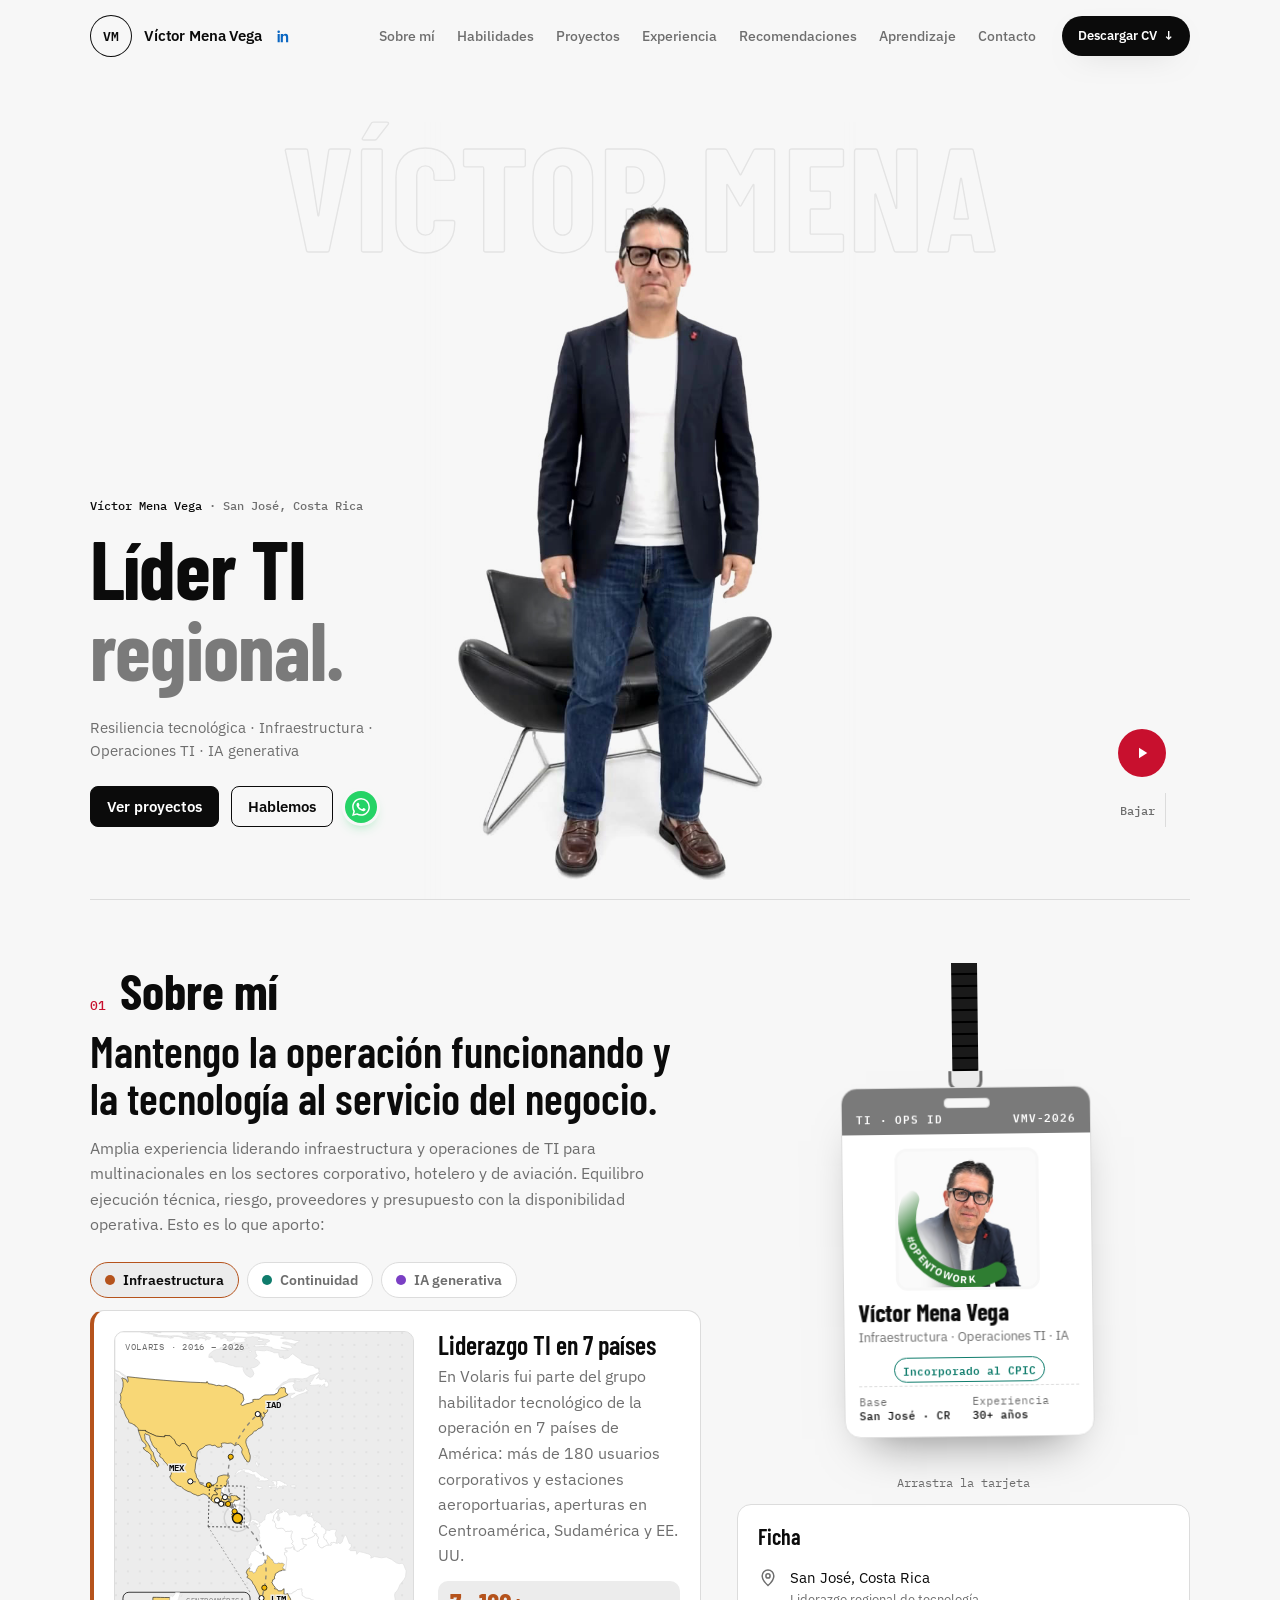
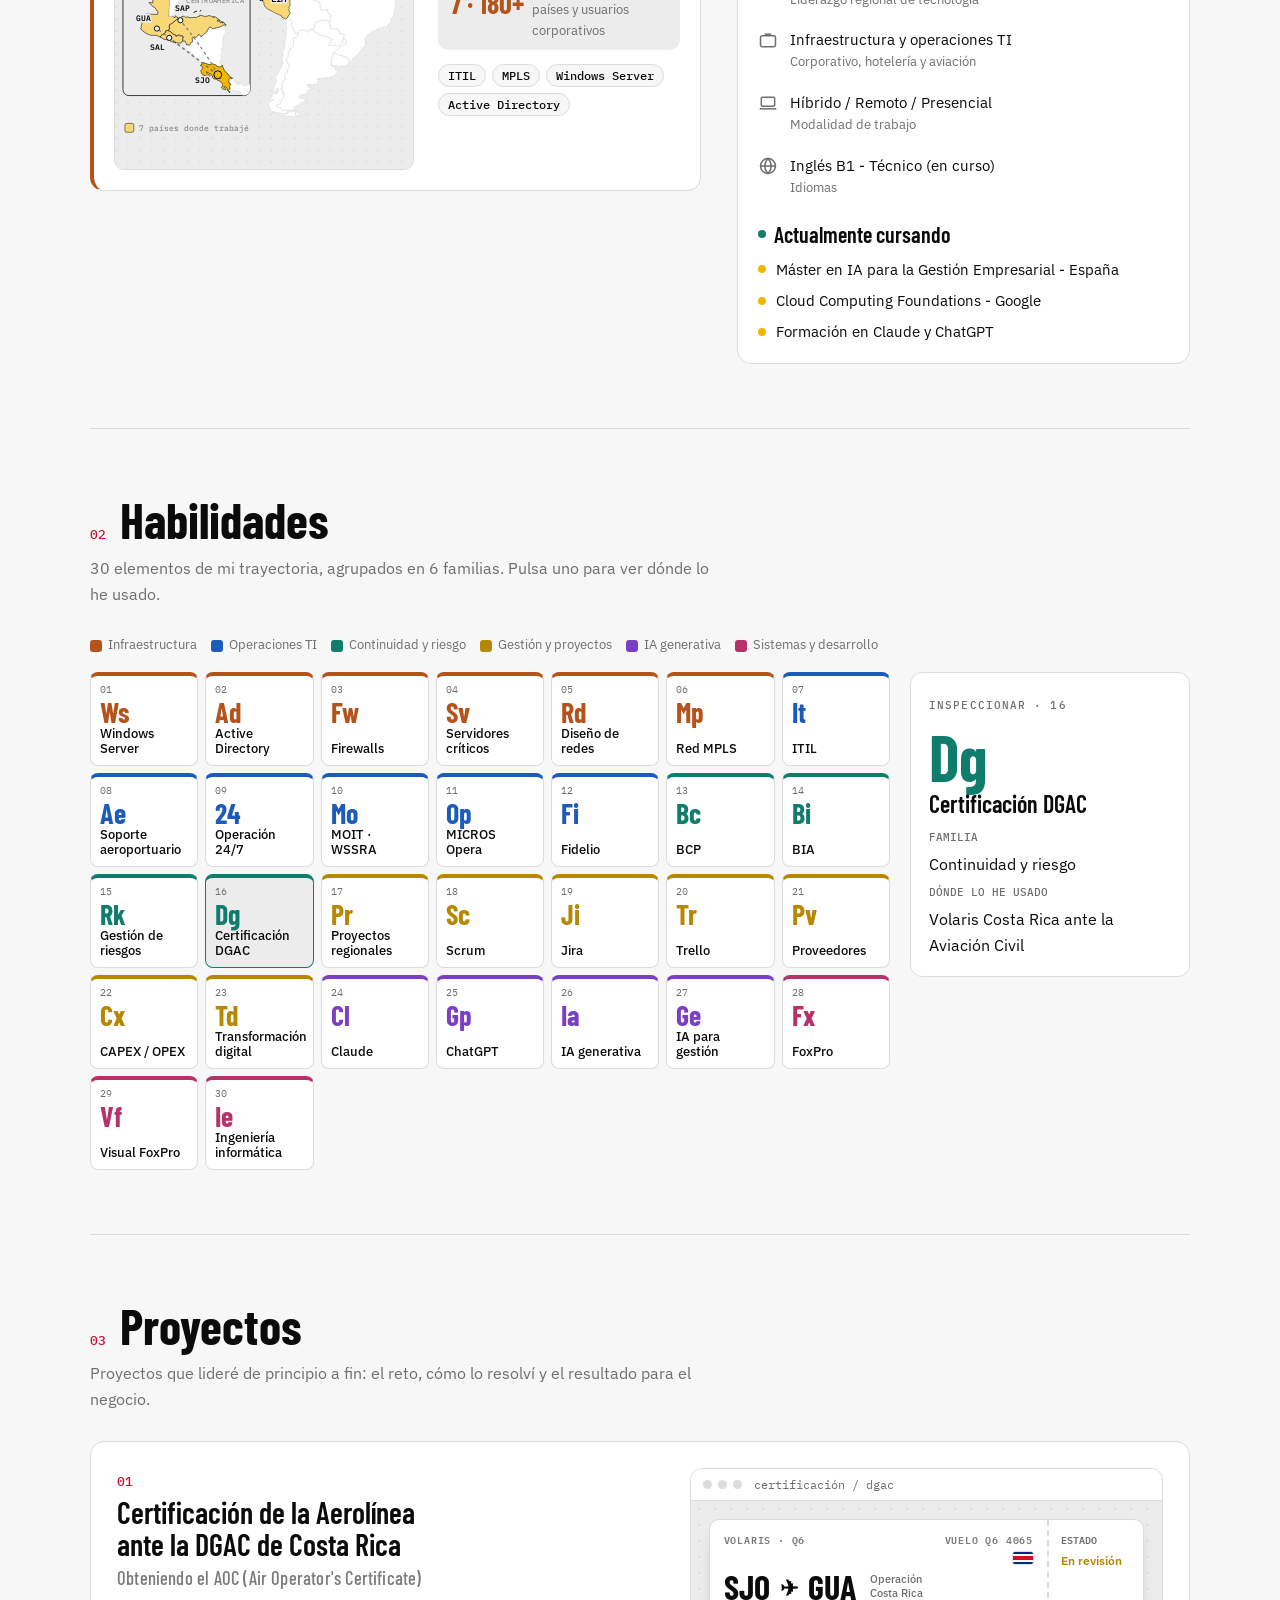
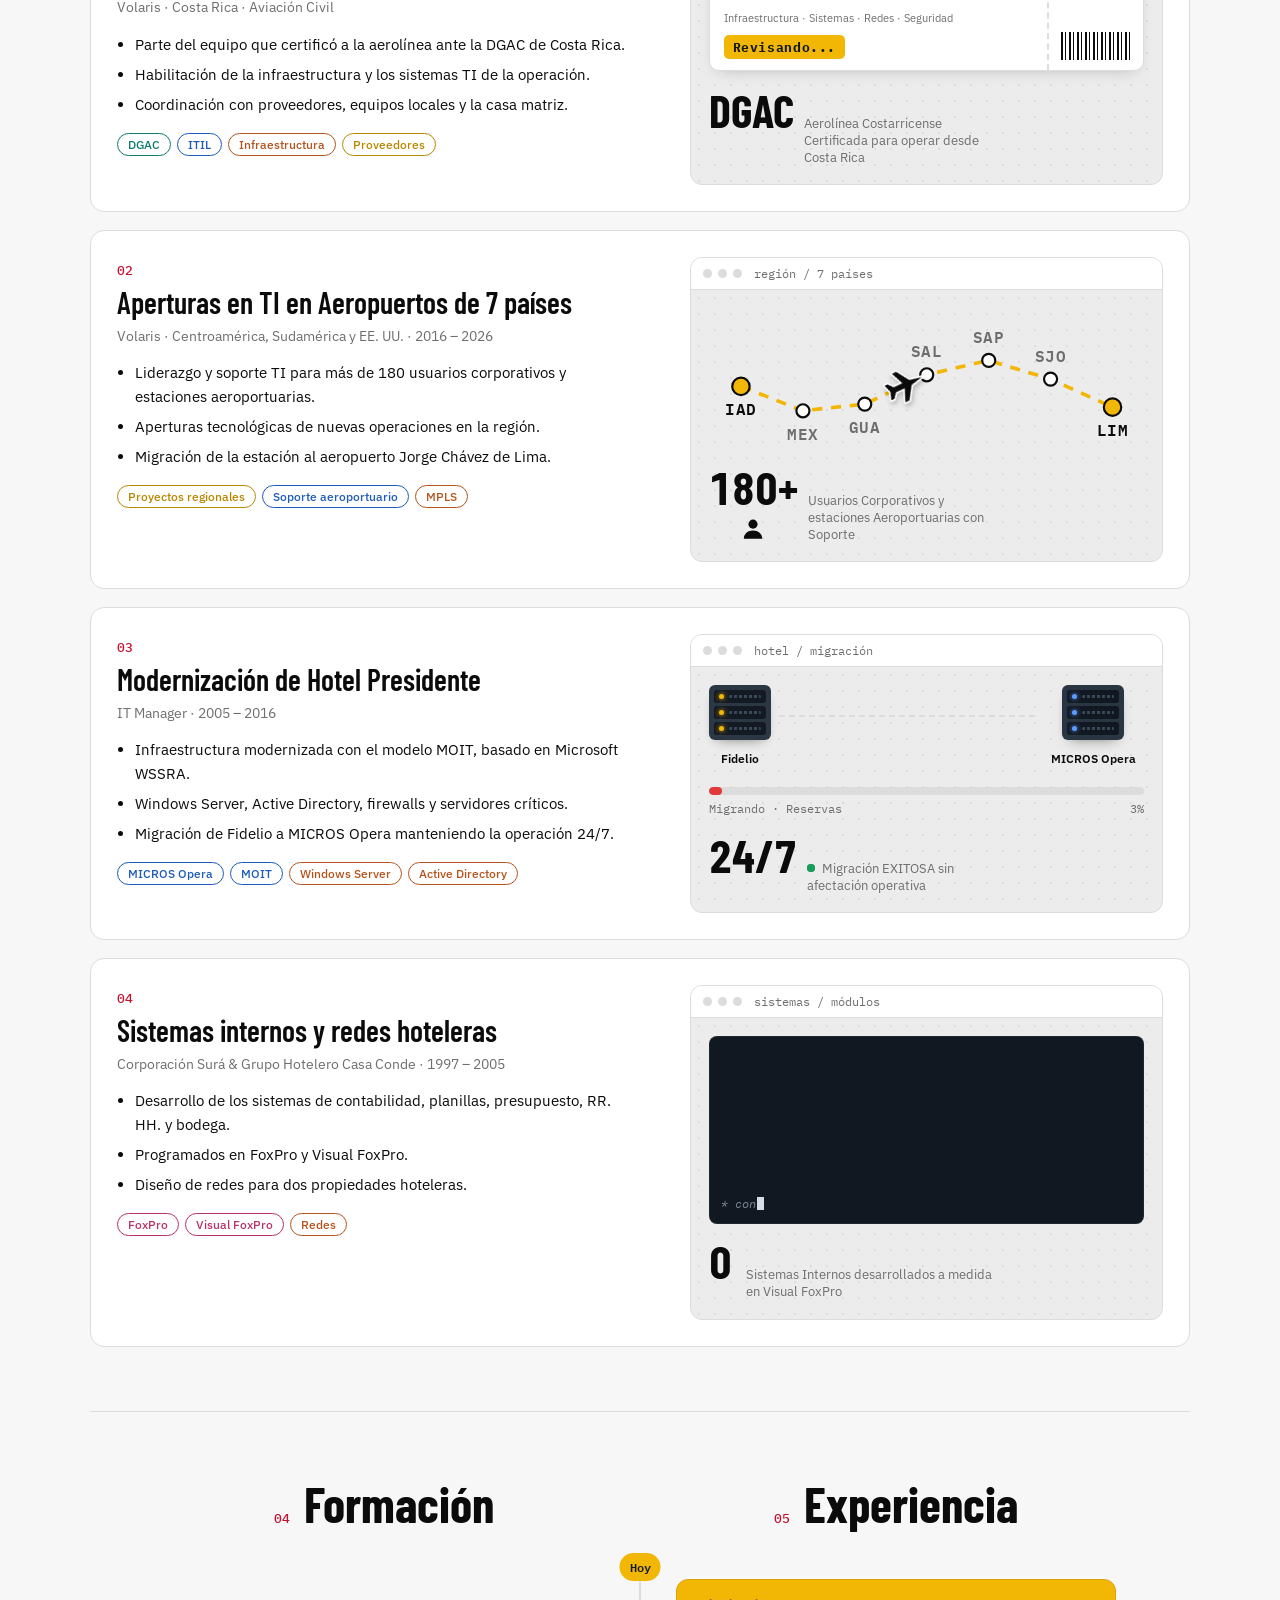
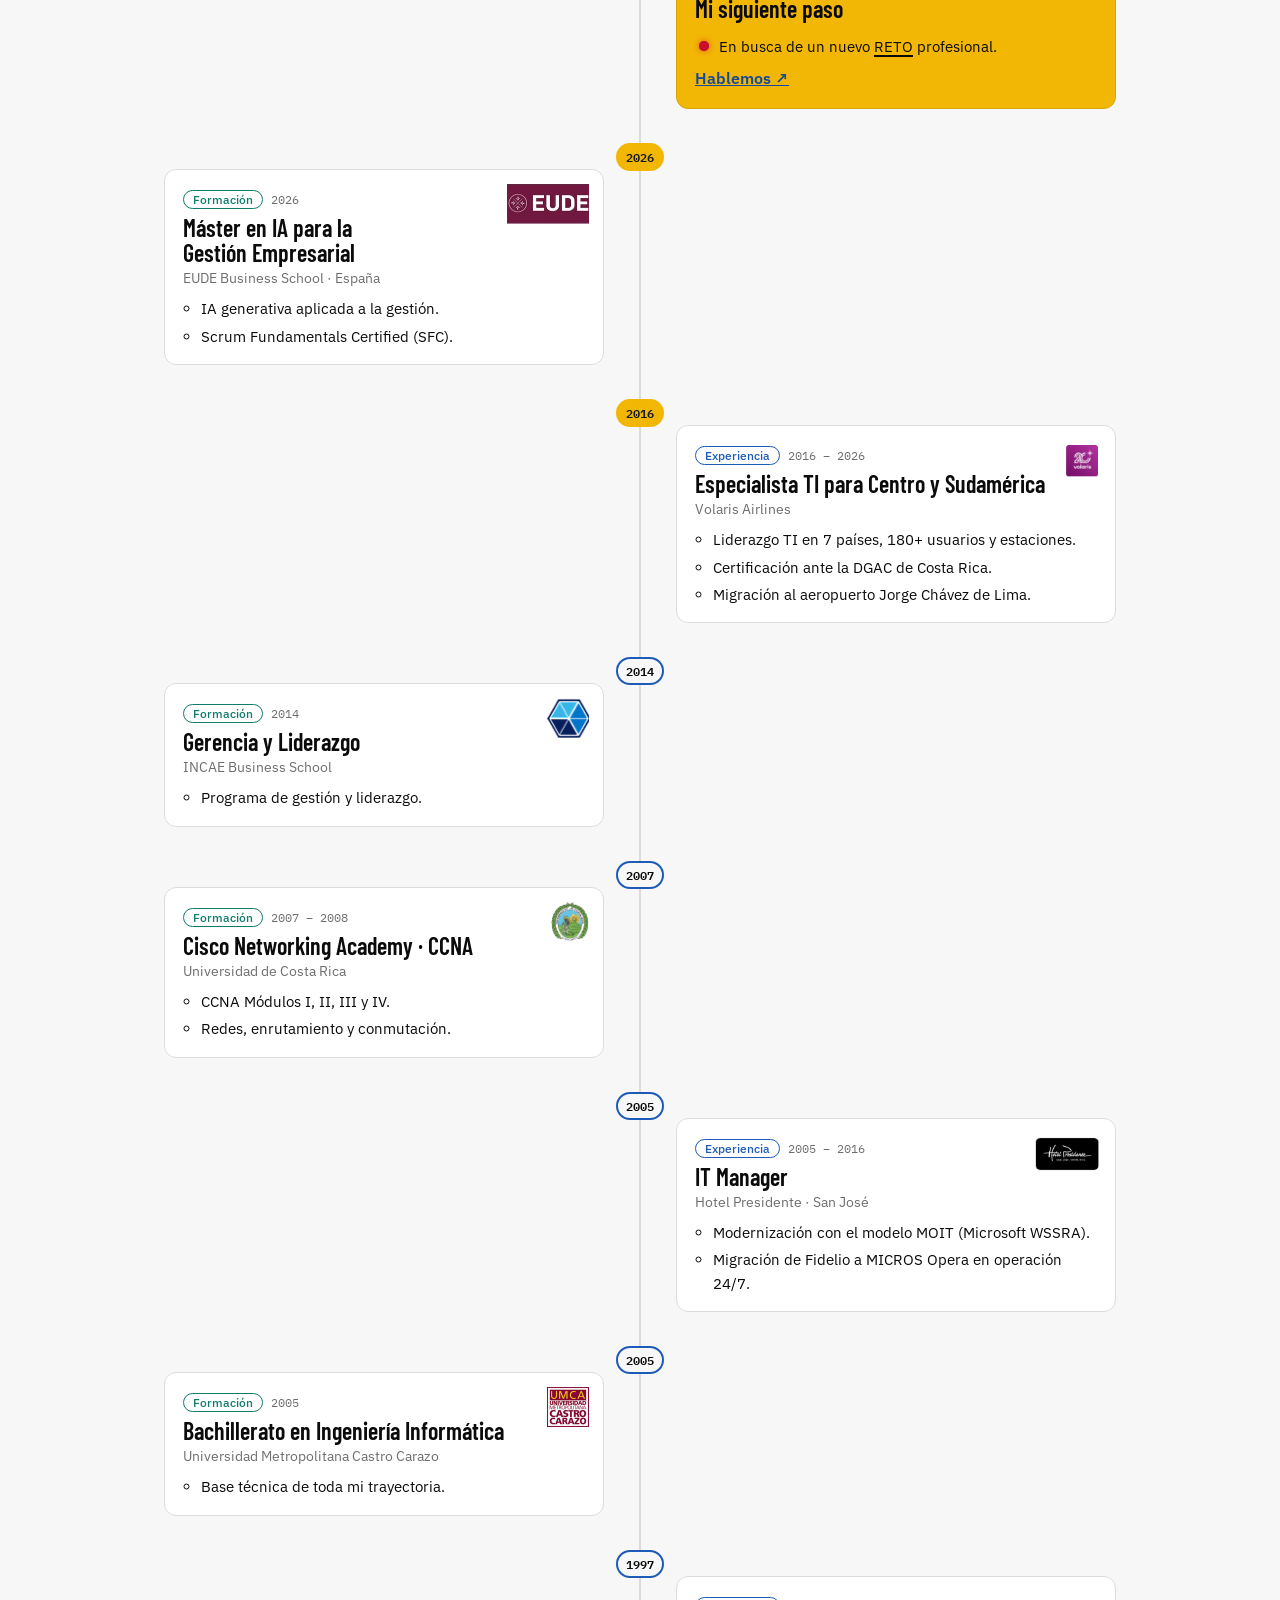
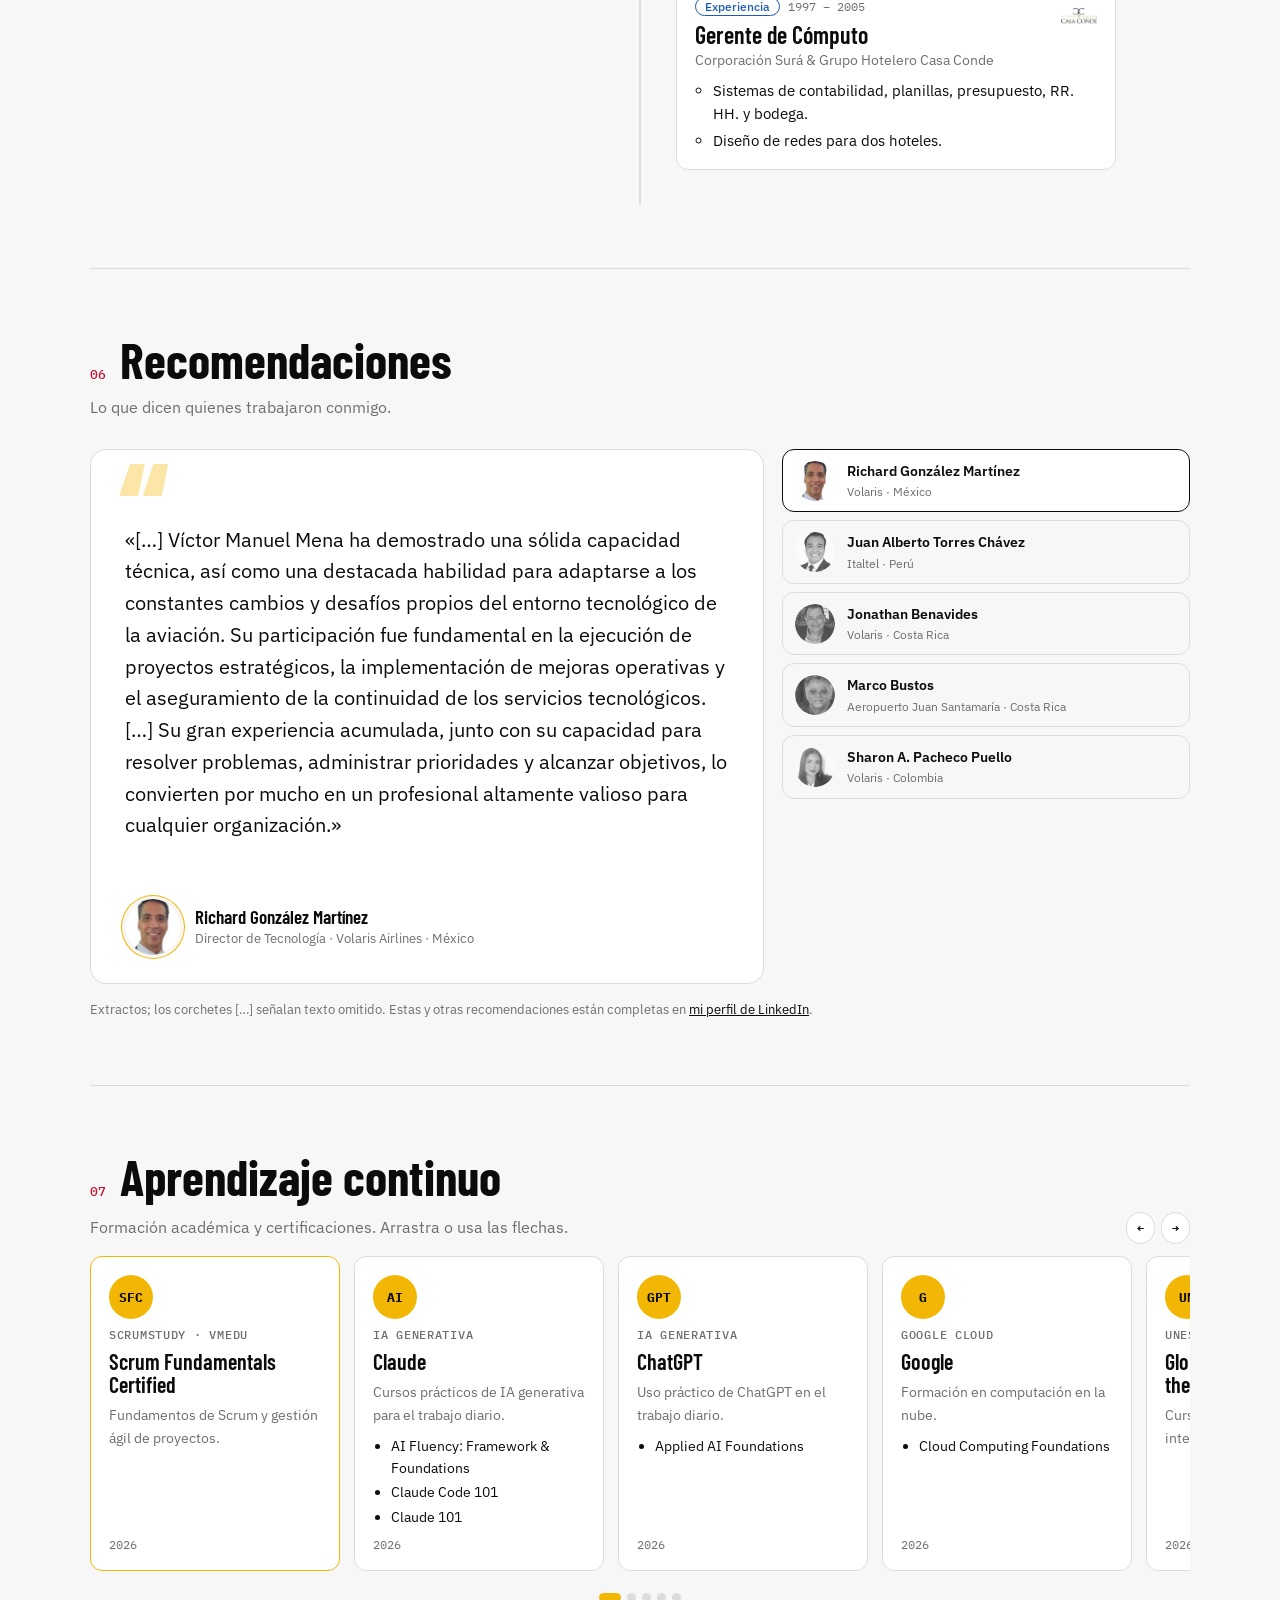
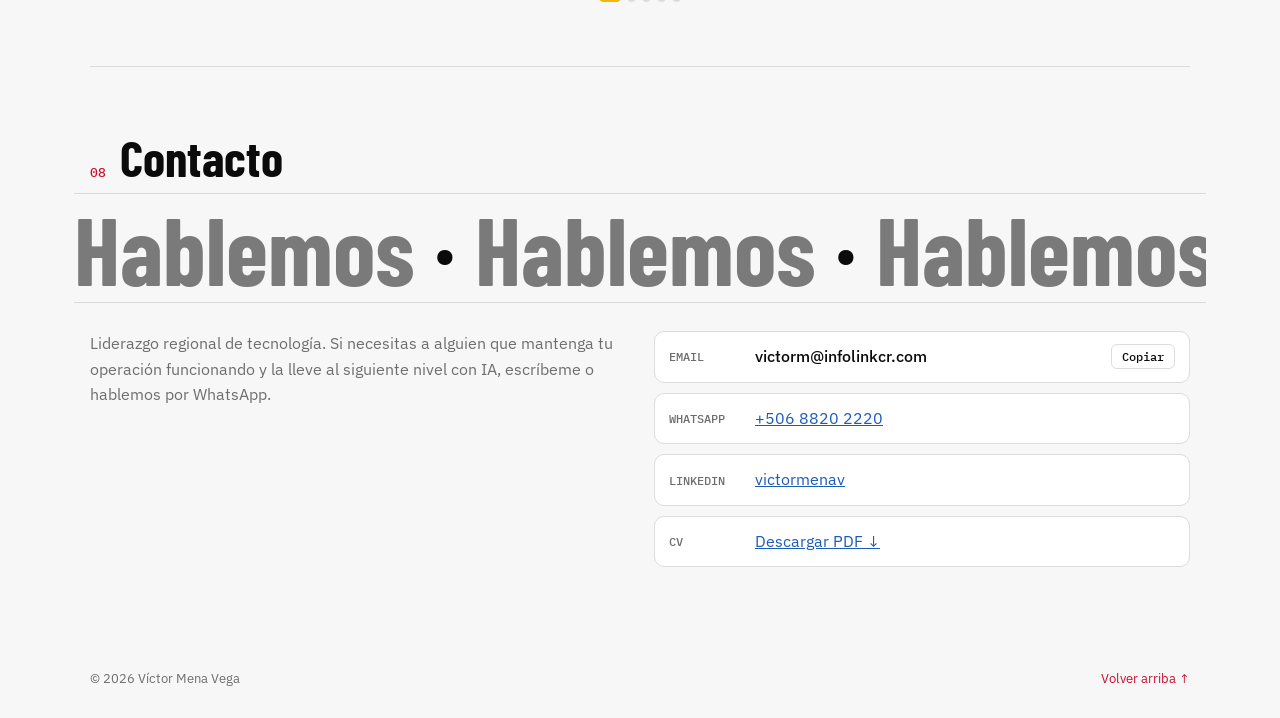
==== commit 309e97cf: "Add files via upload" ====
--- a/index.html
+++ b/index.html
@@ -130,7 +130,7 @@
       "description": "Video de presentación de Víctor Mena Vega, especialista en infraestructura y operaciones de TI.",
       "thumbnailUrl": "https://www.victormena.com/assets/poster.jpg",
       "contentUrl": "https://www.victormena.com/assets/video-victor.mp4",
-      "uploadDate": "2026-10-09",
+      "uploadDate": "2026-10-09T08:00:00-06:00",
       "duration": "PT6S"
     }
   ]
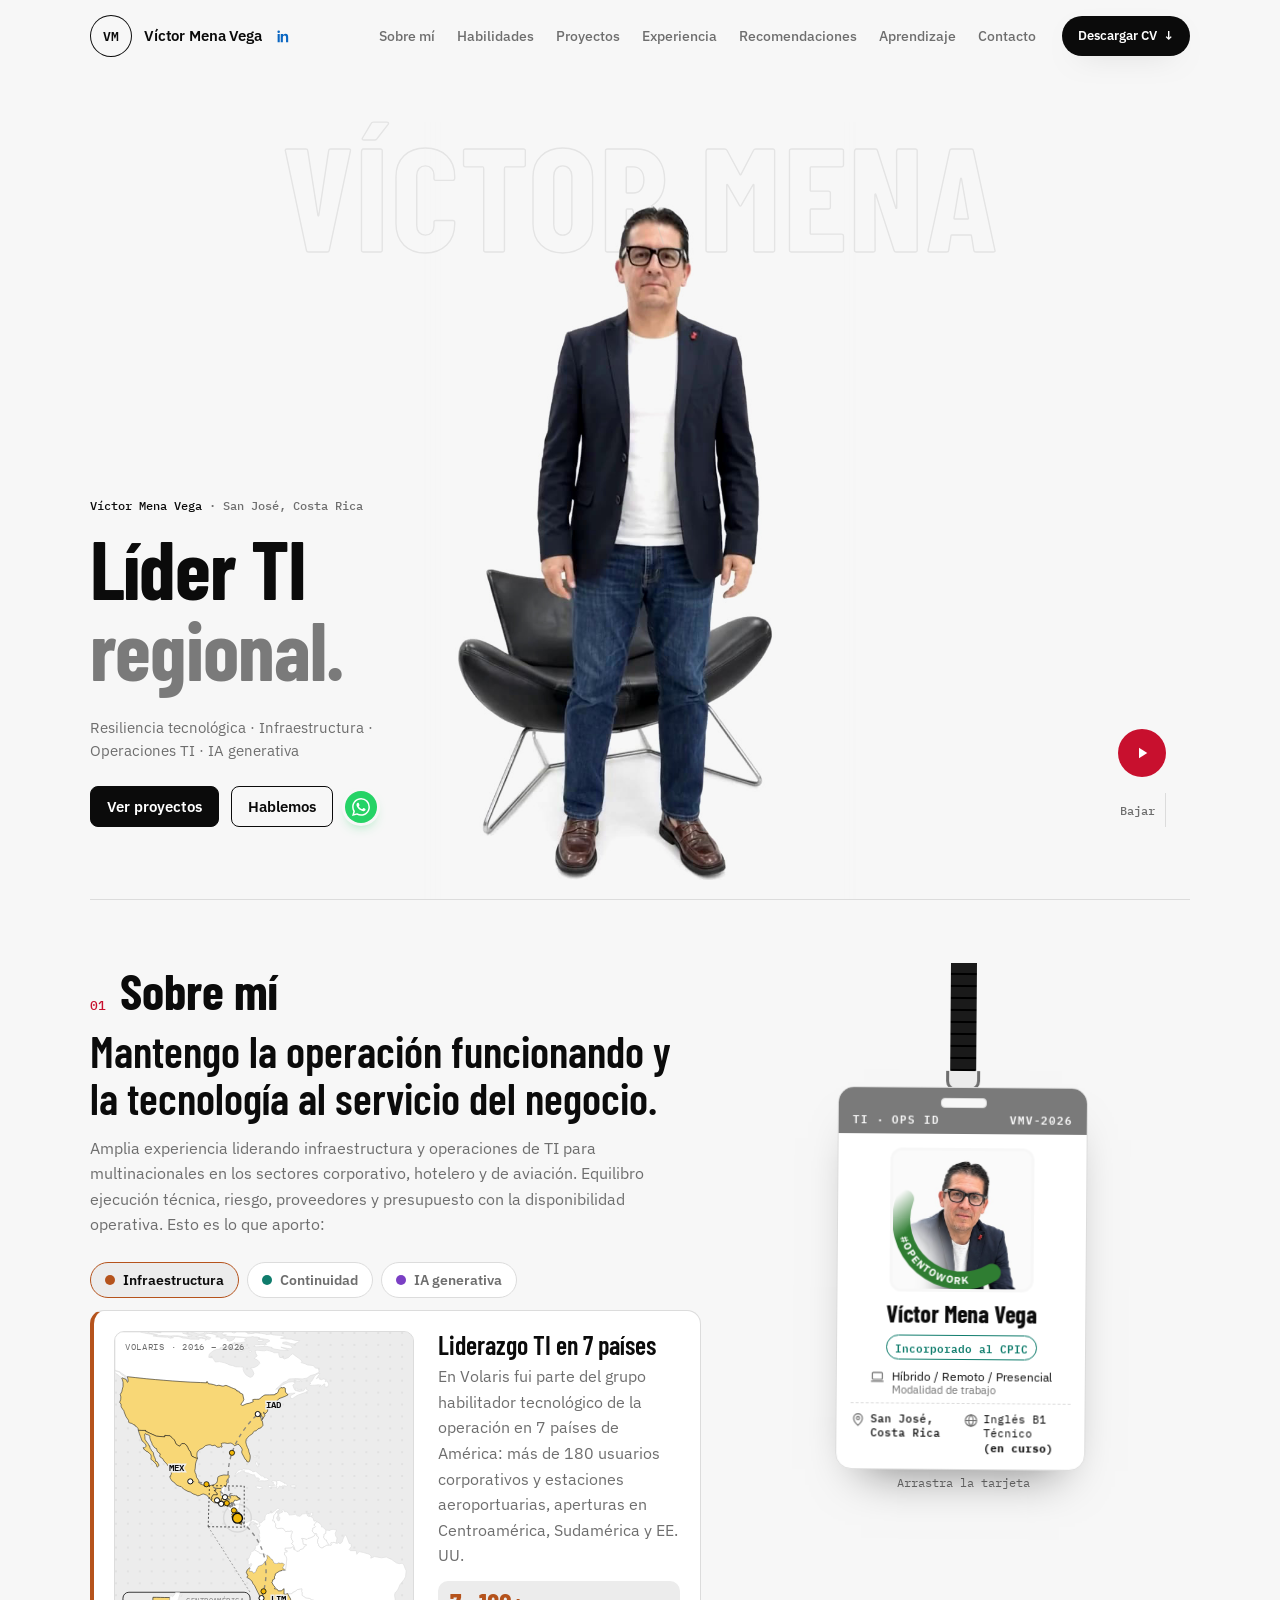
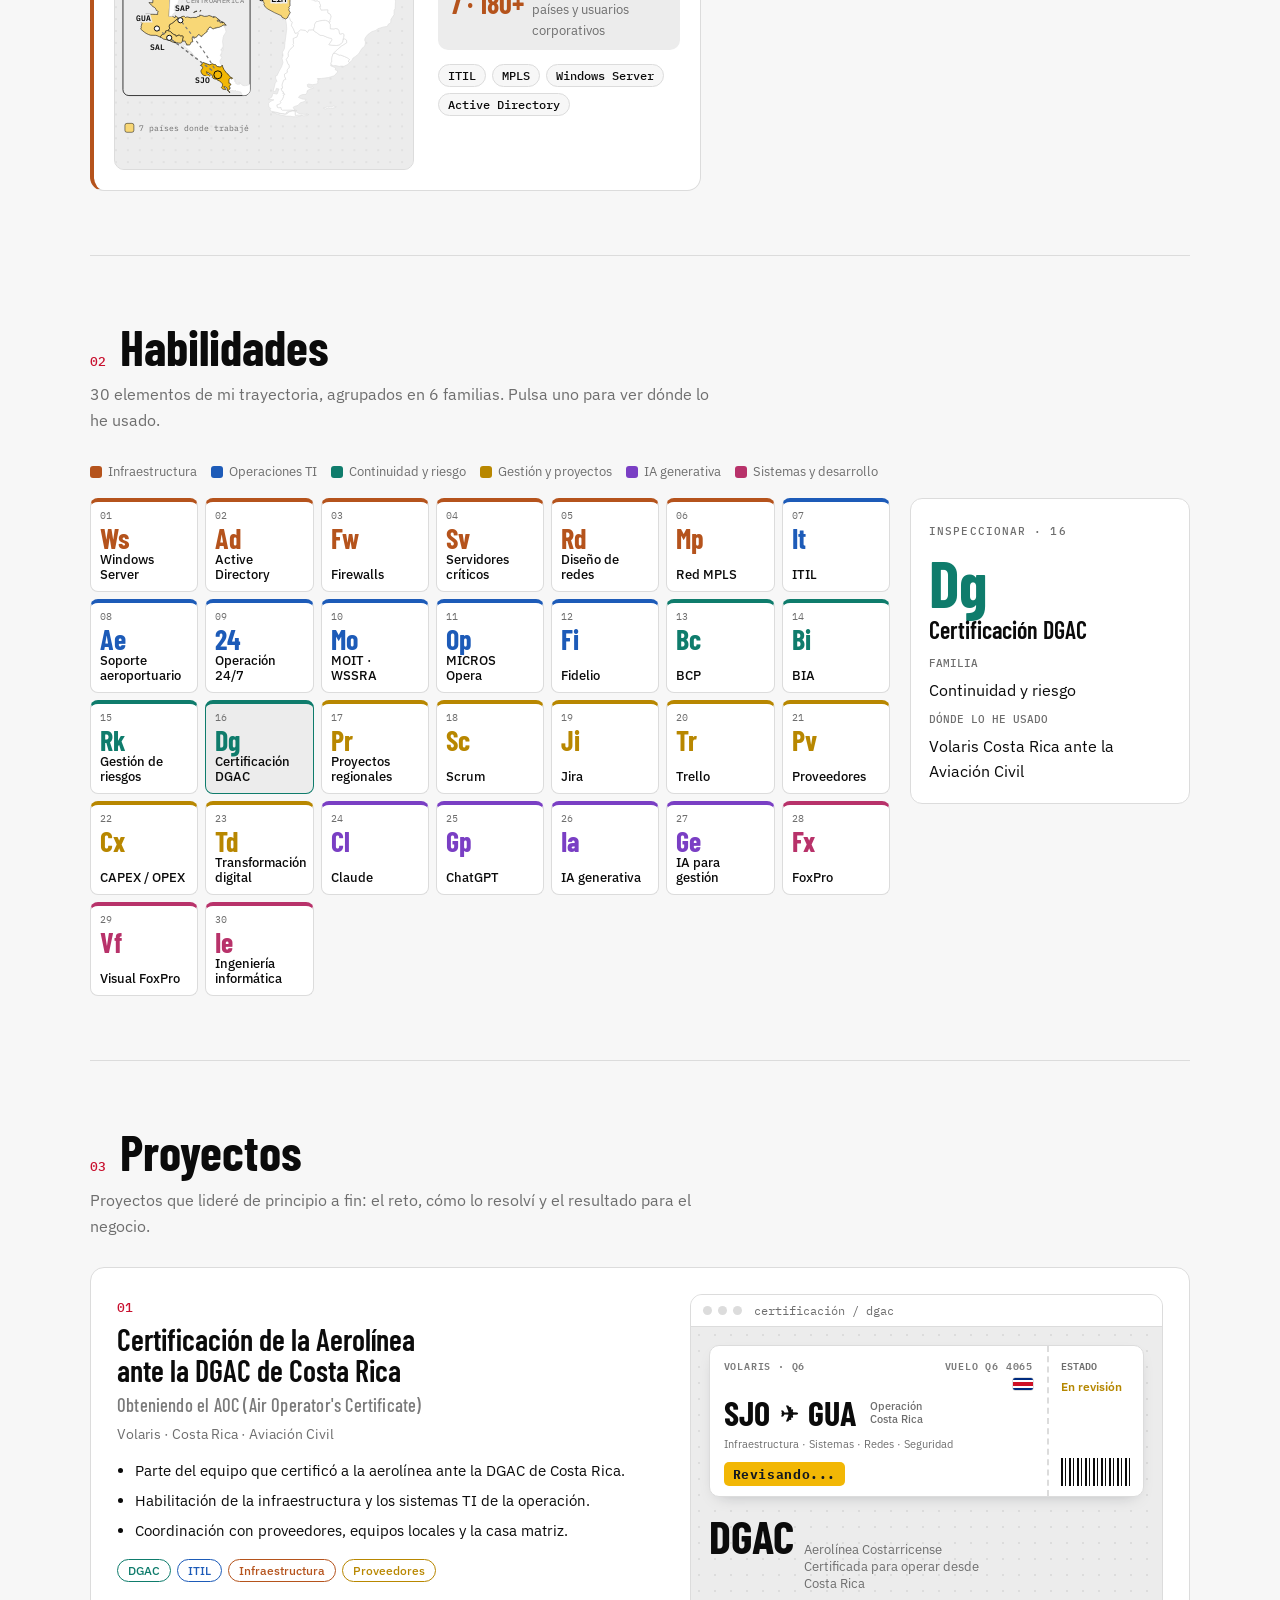
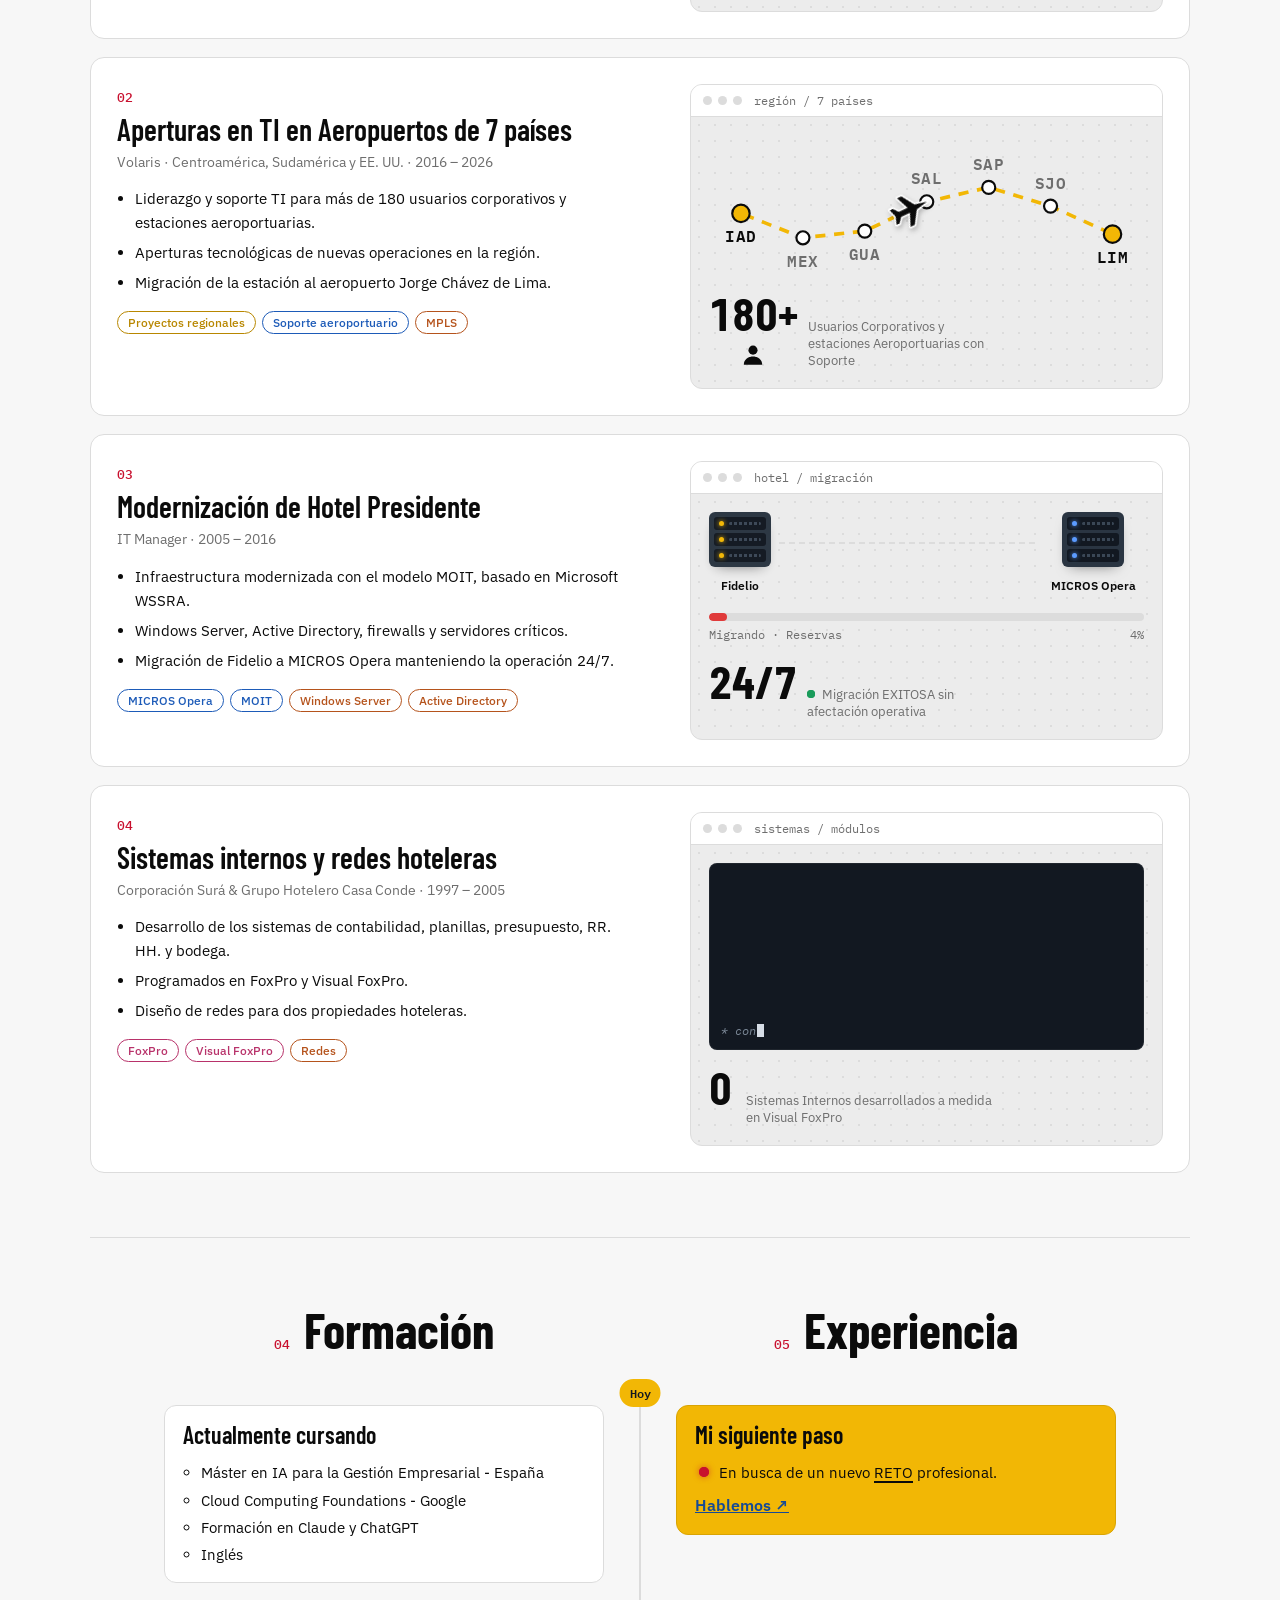
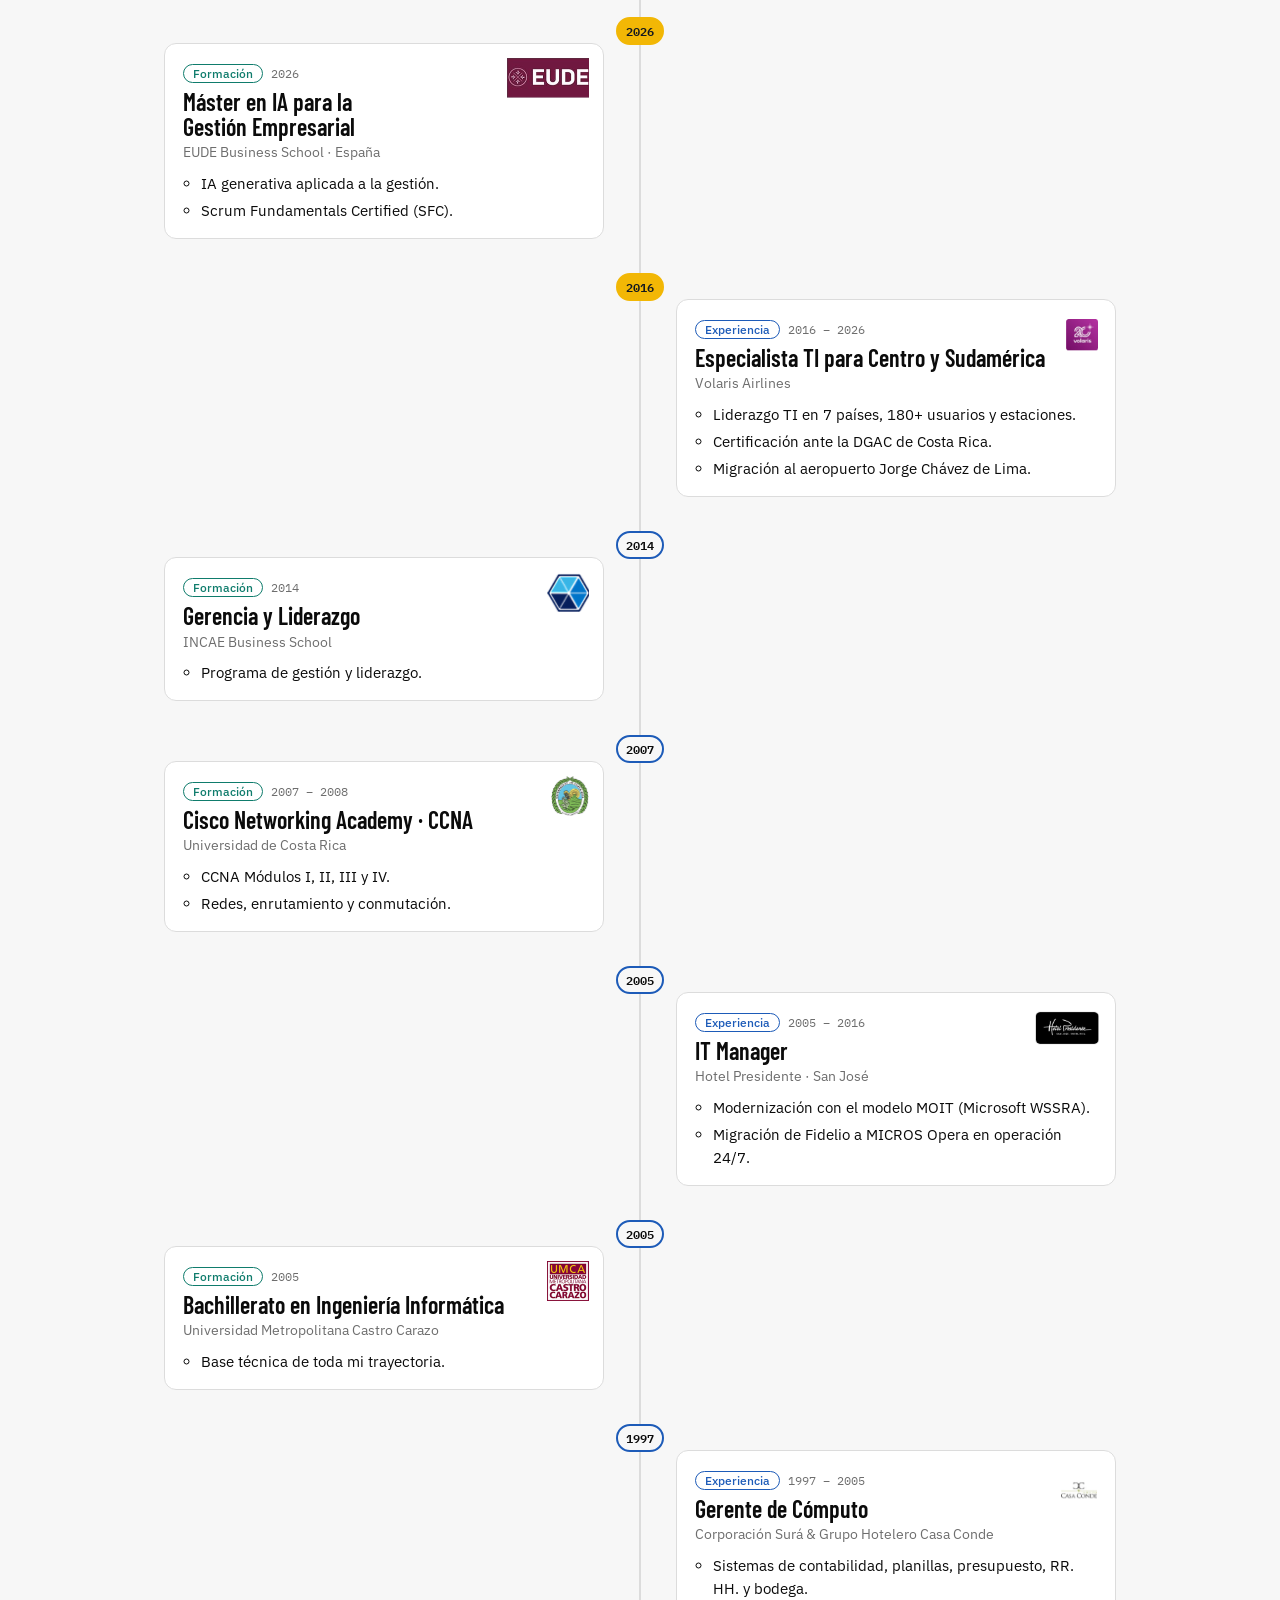
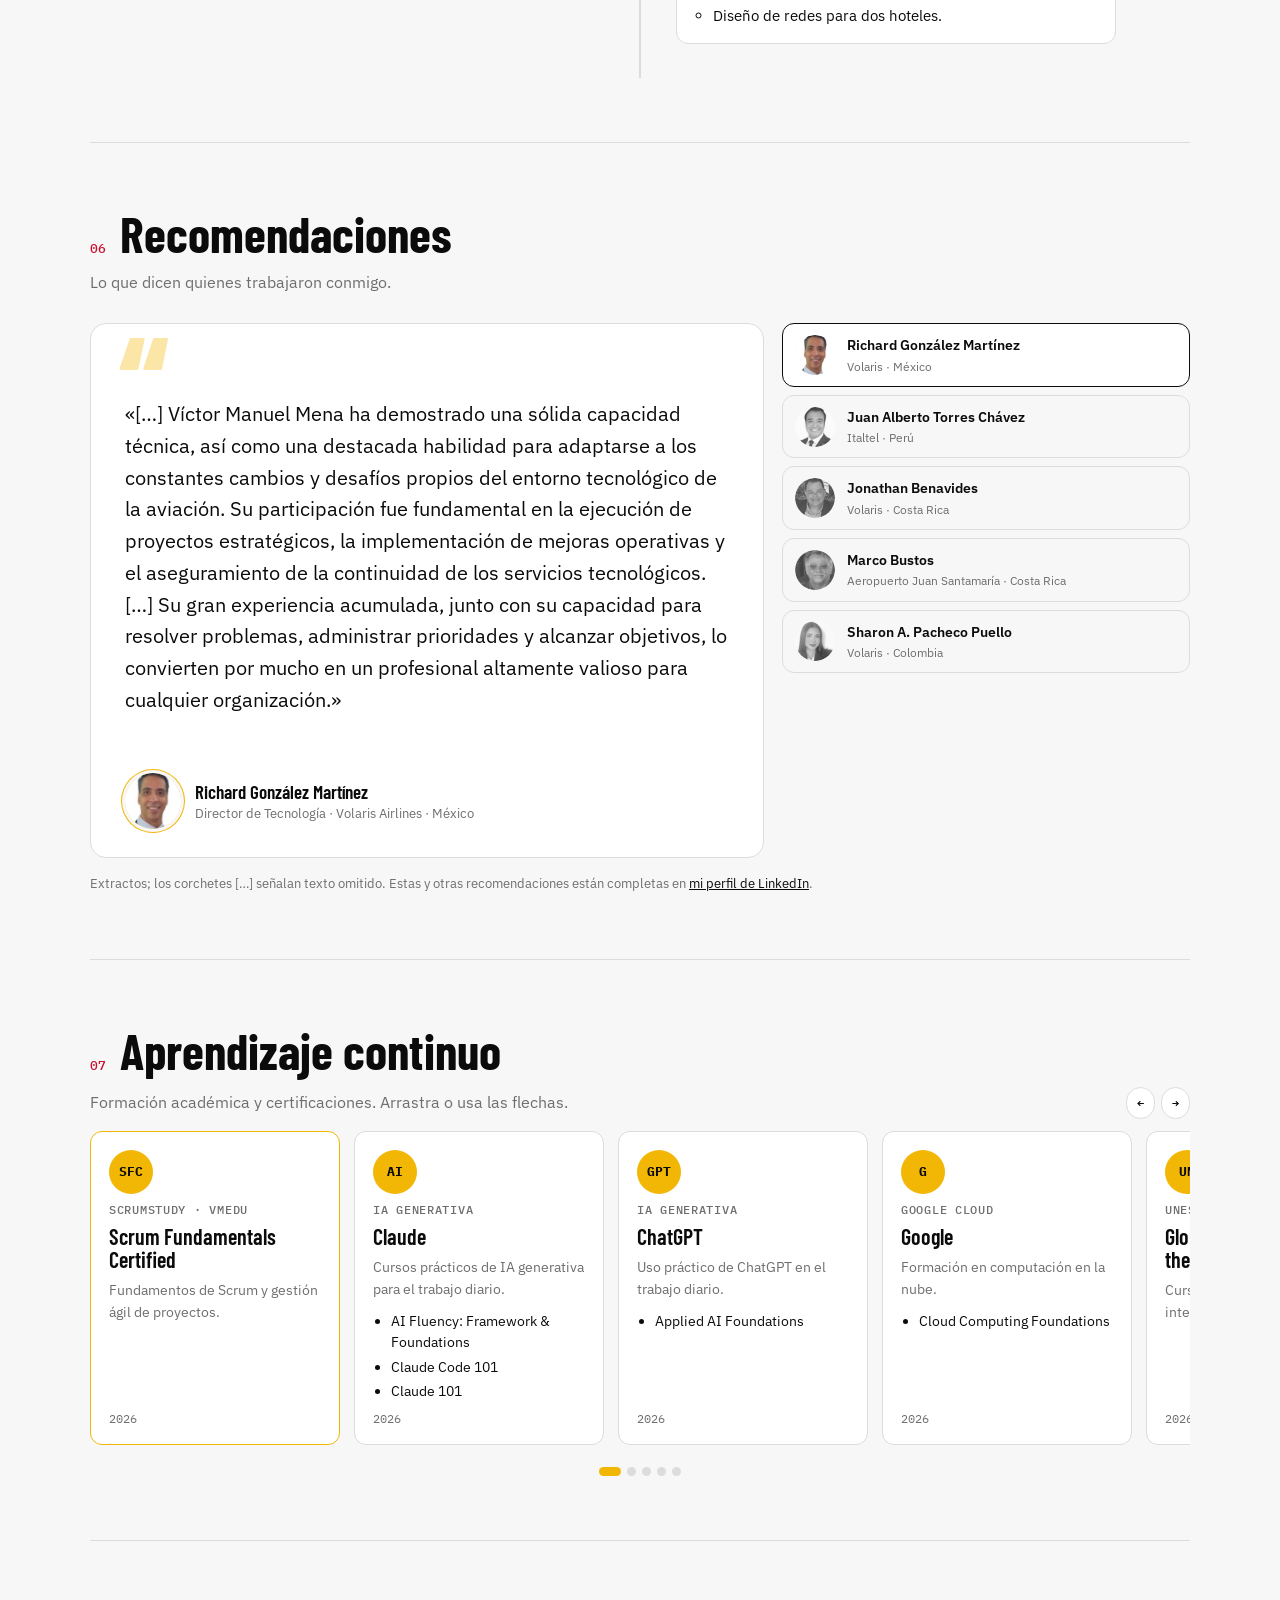
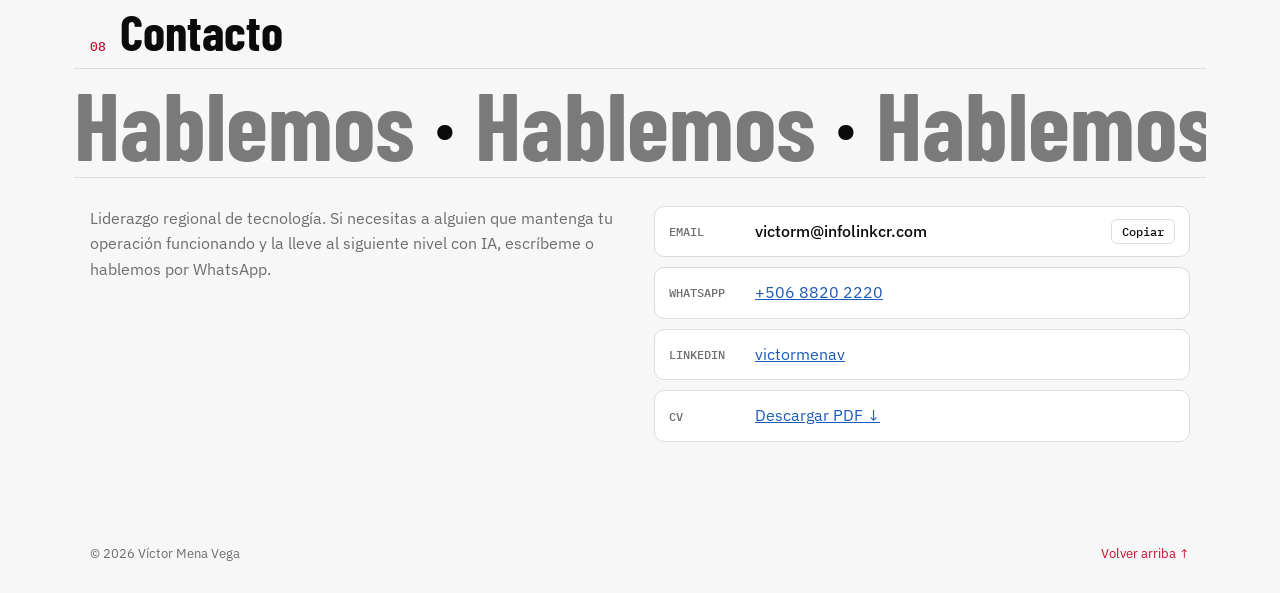
==== commit 1afea8b6: "Add files via upload" ====
--- a/index.html
+++ b/index.html
@@ -139,7 +139,7 @@
 <link rel="preconnect" href="https://fonts.googleapis.com">
 <link rel="preconnect" href="https://fonts.gstatic.com" crossorigin>
 <link href="https://fonts.googleapis.com/css2?family=Barlow+Condensed:wght@500;600;700&family=IBM+Plex+Sans:wght@400;500;600&family=IBM+Plex+Mono:wght@400;500&display=swap" rel="stylesheet">
-<link rel="stylesheet" href="styles.css?v=64">
+<link rel="stylesheet" href="styles.css?v=73">
 </head>
 <body>
 
@@ -289,6 +289,6 @@
   </div>
 </noscript>
 <script src="map-americas.js"></script>
-<script src="script.js?v=64"></script>
+<script src="script.js?v=73"></script>
 </body>
 </html>
--- a/styles.css
+++ b/styles.css
@@ -572,3 +572,21 @@
 /* v63: punto con radar de "Mi siguiente paso" en rojo */
 .tl ul.radar li::before{background:#c8102e;box-shadow:0 0 6px rgba(200,16,46,.6)}
 .tl ul.radar li::after{border-color:#c8102e}
+/* v68: datos de la Ficha dentro del carnet */
+.idcard{aspect-ratio:auto;min-height:350px}
+.idmode{display:grid;grid-template-columns:16px minmax(0,1fr);gap:6px;align-items:start;font-size:12px;line-height:1.3;margin:6px auto 2px;text-align:left}
+.idmode small{display:block;color:var(--muted);font-size:10.5px}
+.idbody svg{width:15px;height:15px;stroke:var(--muted);fill:none;stroke-width:1.8;margin-top:1px}
+.idrow .idi{display:grid;grid-template-columns:15px minmax(0,1fr);gap:5px;align-items:start;line-height:1.3}
+.idrow .idi b{font-size:11px}
+/* v69: "Actualmente cursando" como ficha blanca (solo "Mi siguiente paso" es amarilla) en Formación, a la altura de "Hoy" */
+.tl > li.hoy.exp .entry{background:#f2b705;border-color:#d9a404}
+.tl > li.hoy.exp .entry h3,.tl > li.hoy.exp .entry li{color:#0b0b0b}
+.tl > li.hoy.exp .entry .cta-link{color:#164a96;text-decoration-color:#164a96}
+.tl > li.hoy.edu .entry ul{text-align:left}
+@media (min-width:901px){.tl > li.hoy.edu::before{display:none}}
+/* v70: idioma en tres líneas, "(en curso)" en negrita */
+.idrow .idi .lng{display:block;color:var(--ink);font-weight:400}
+.idrow .idi .lng b{display:inline;font-weight:700}
+/* v73: nombre centrado en el carnet */
+.idbody strong{text-align:center;align-self:stretch}
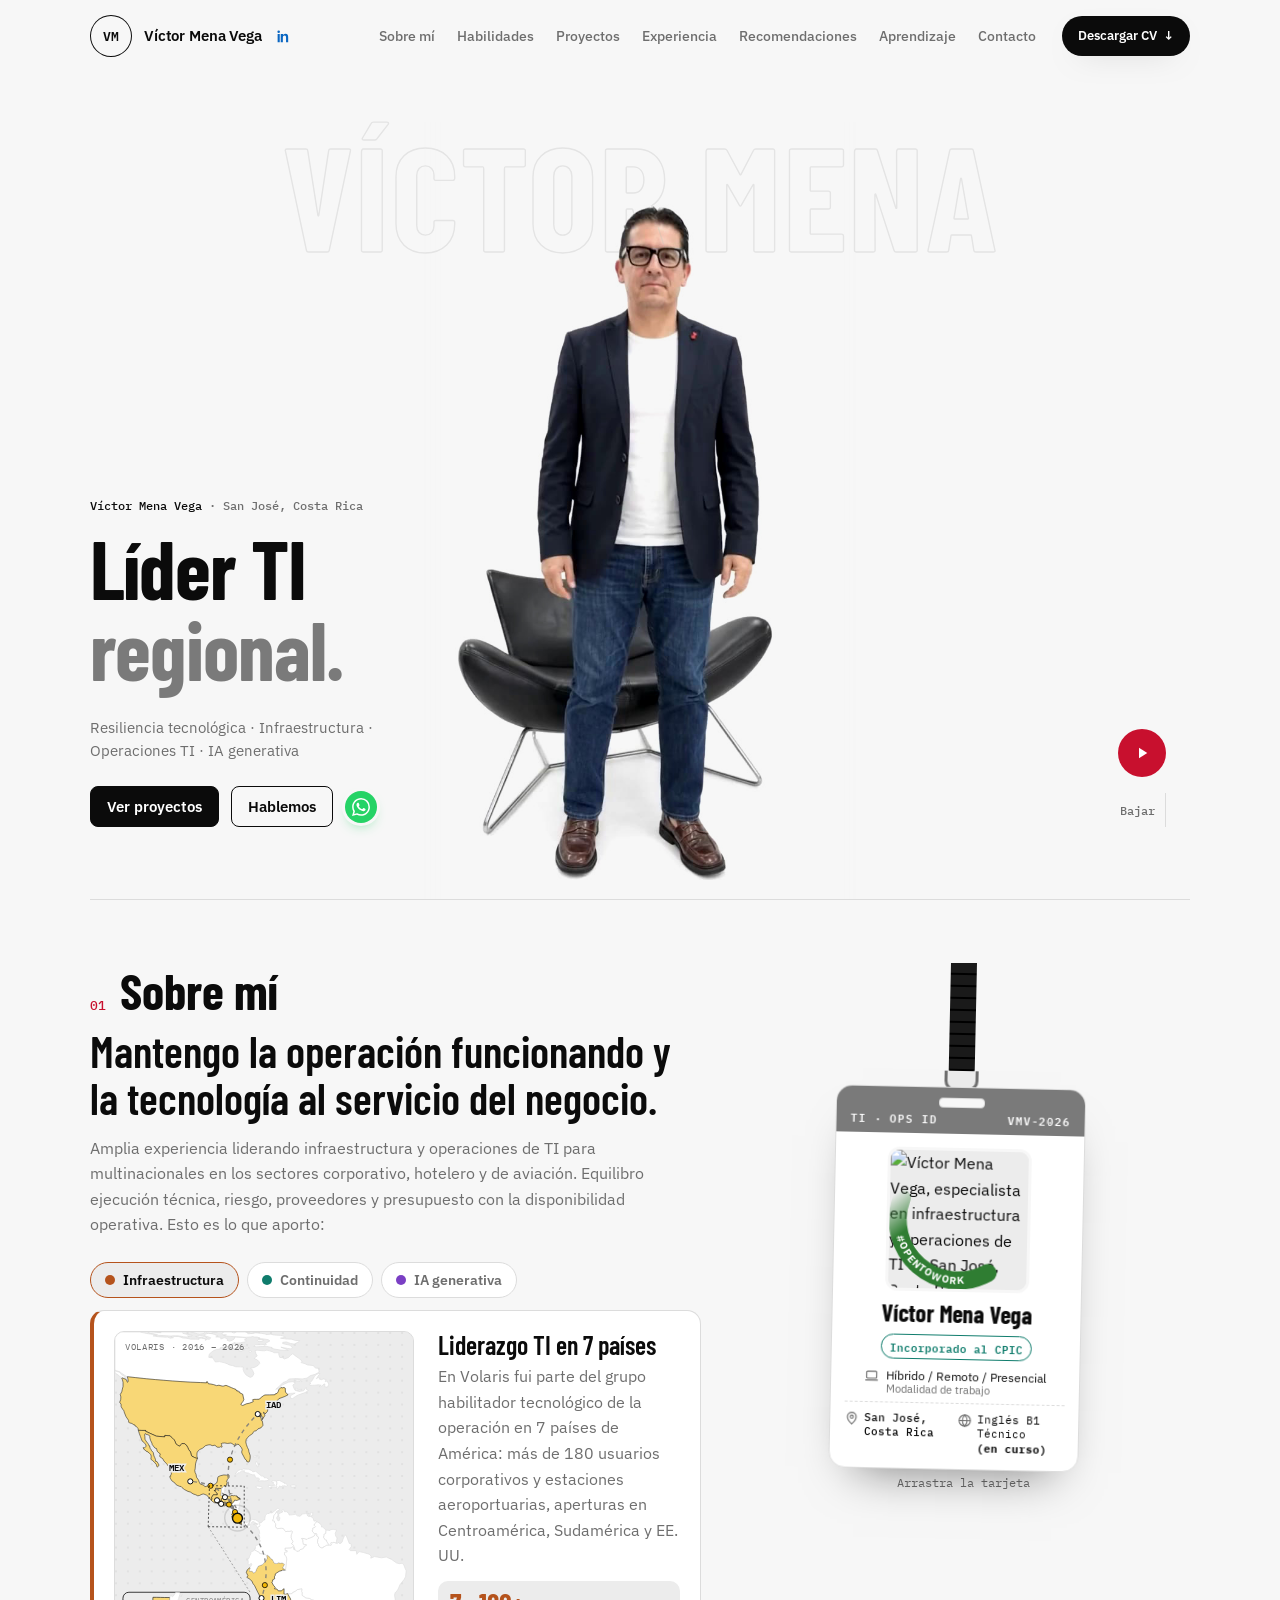
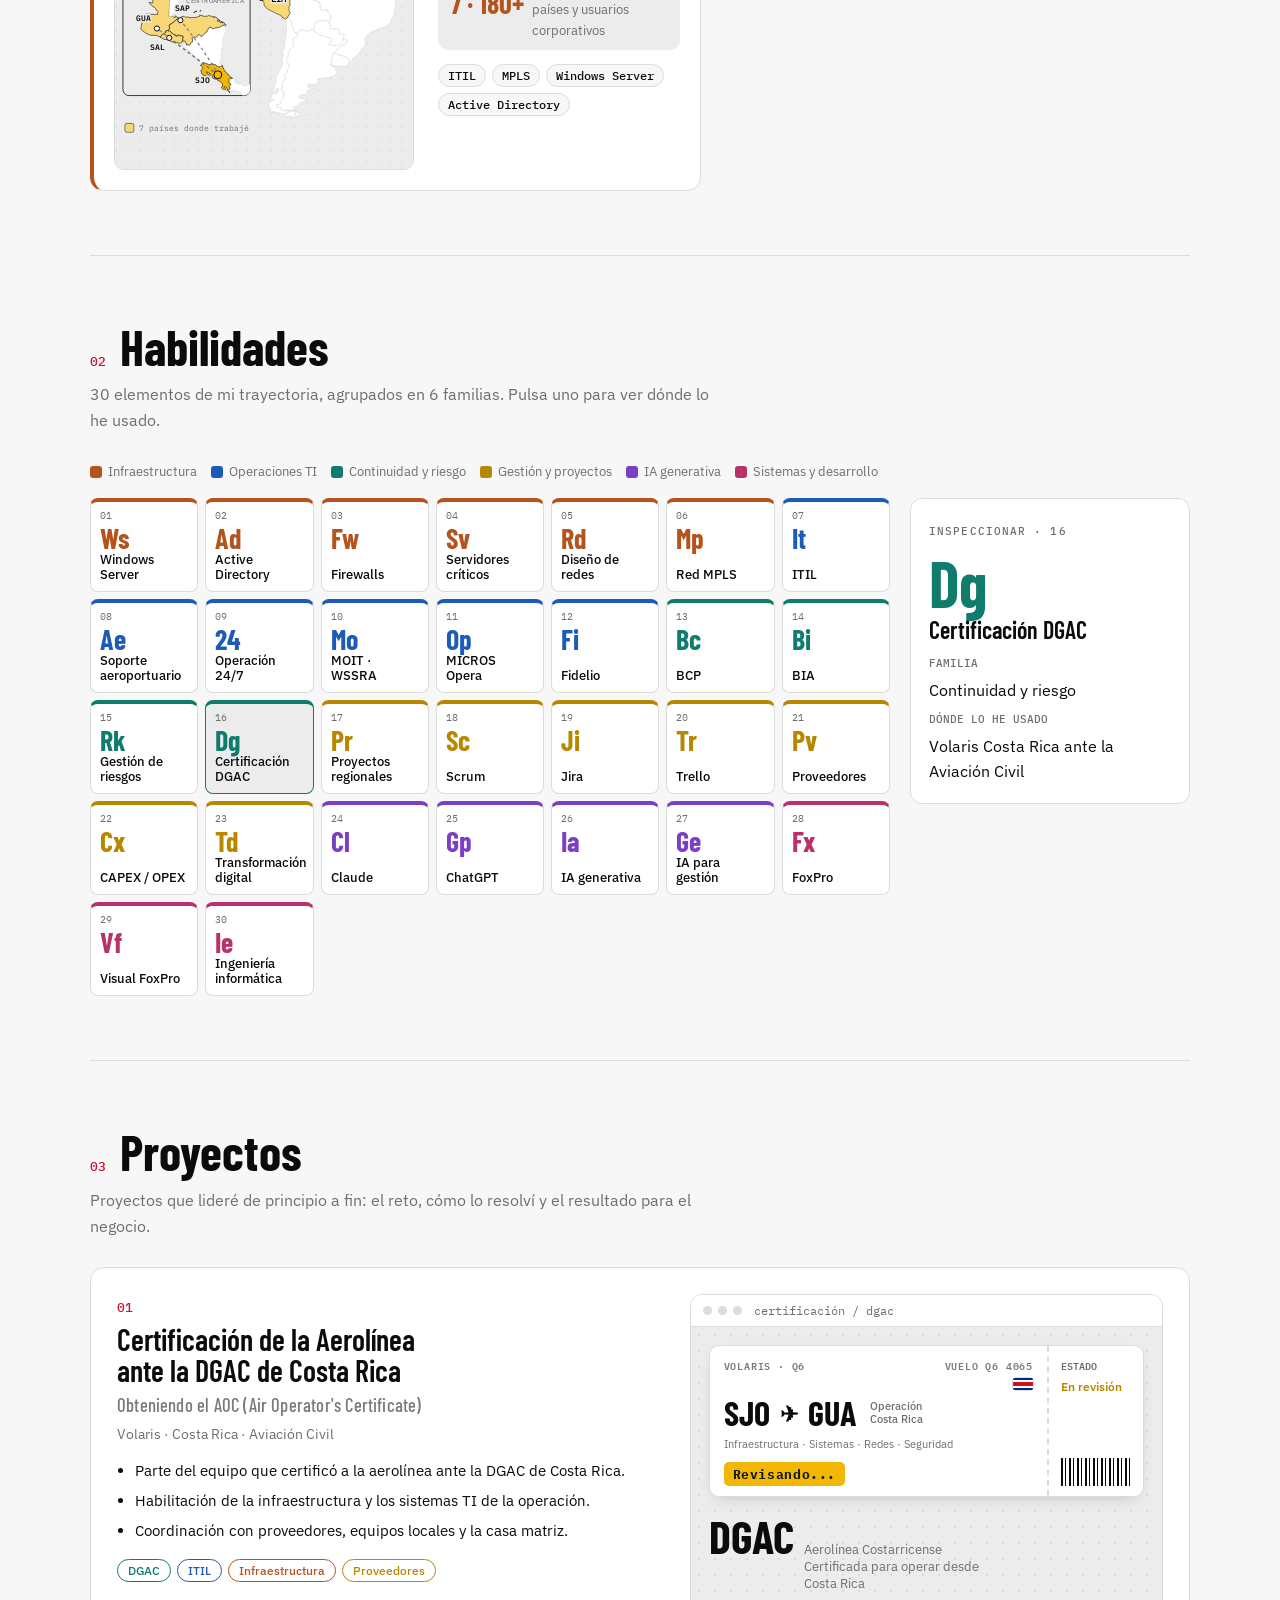
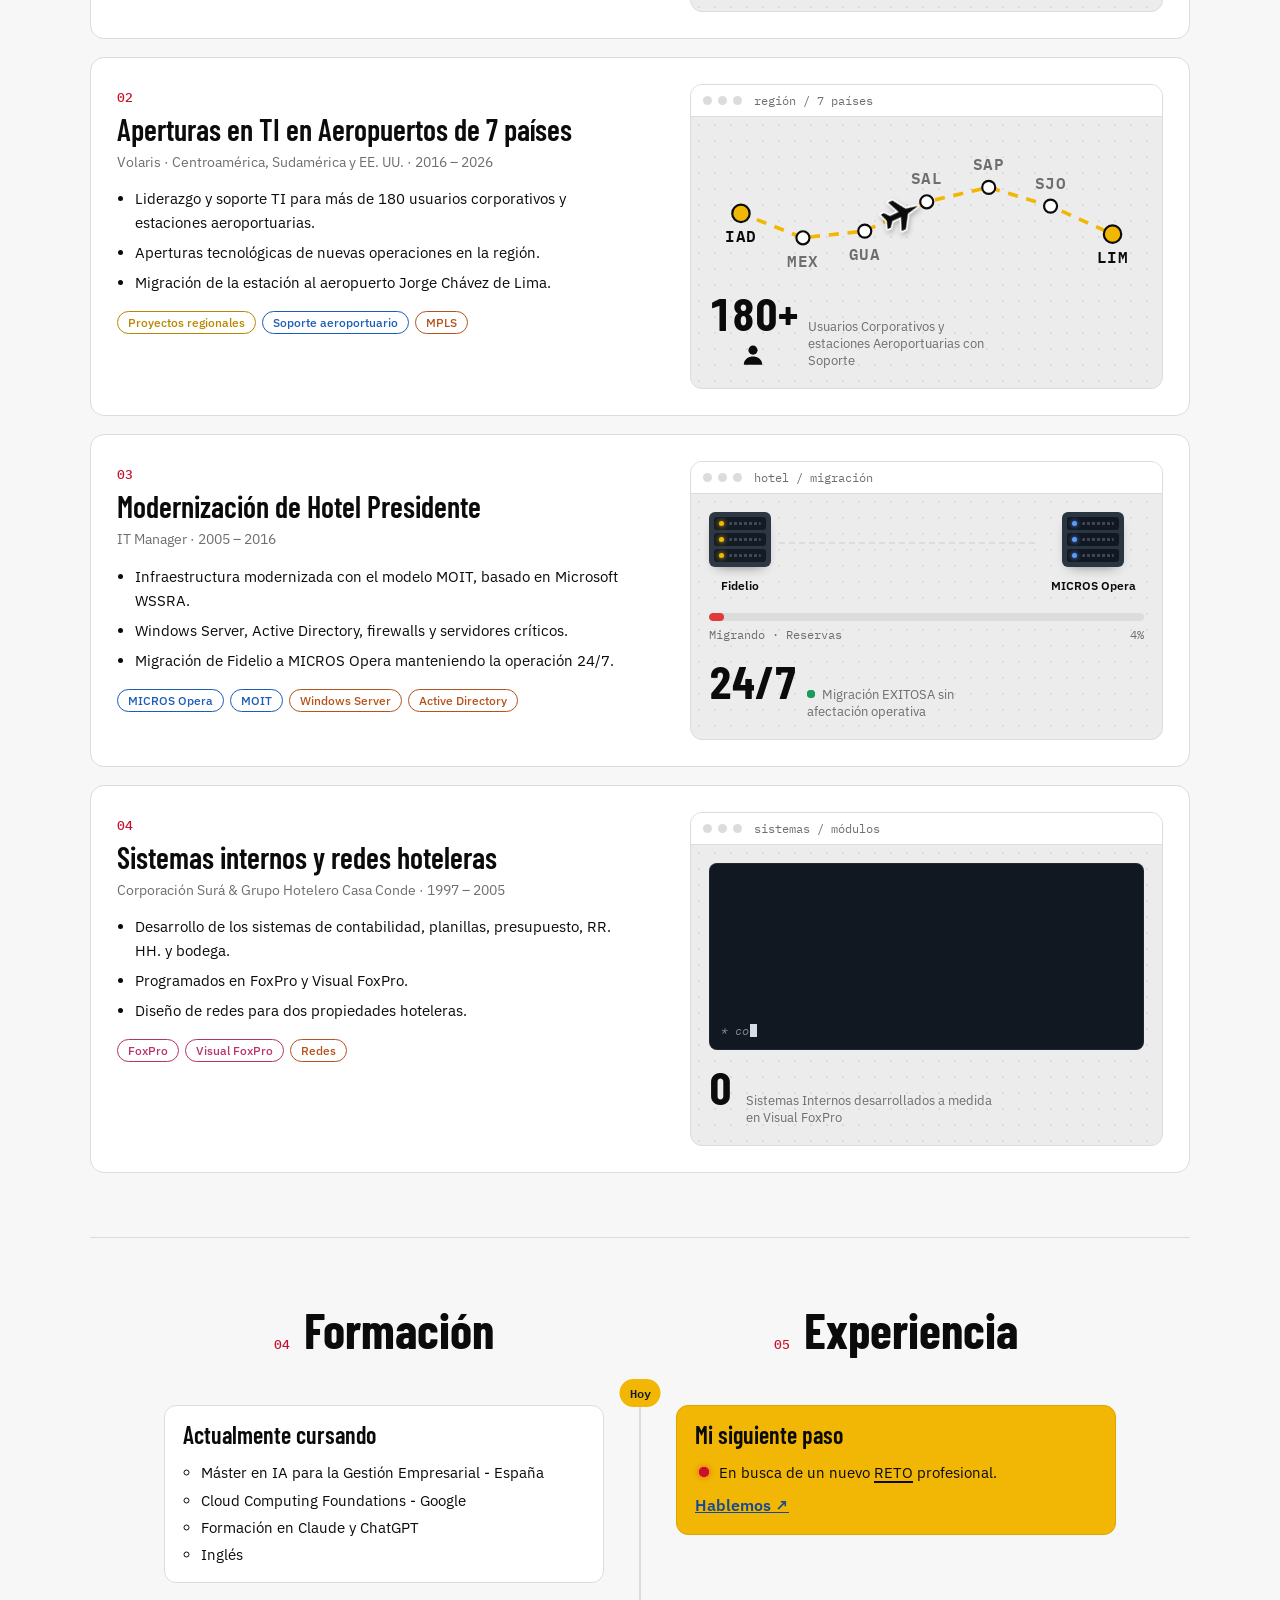
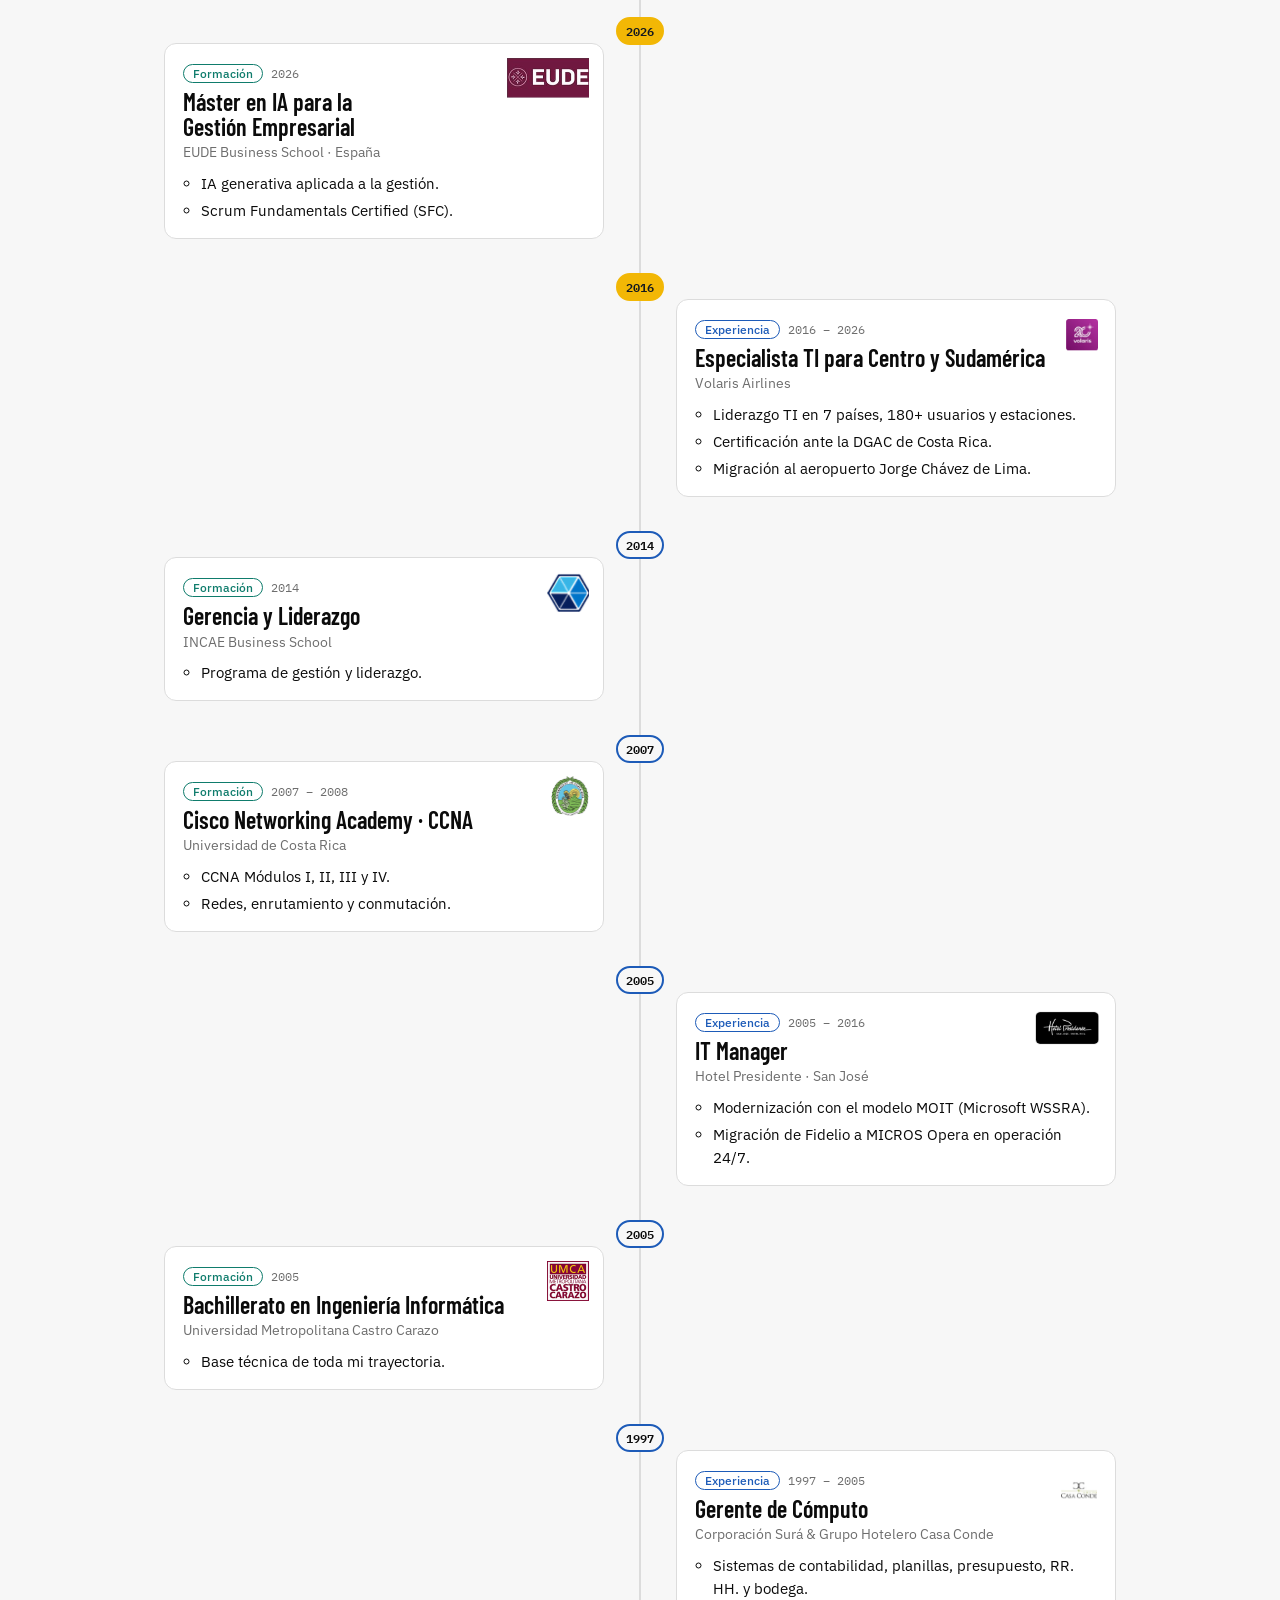
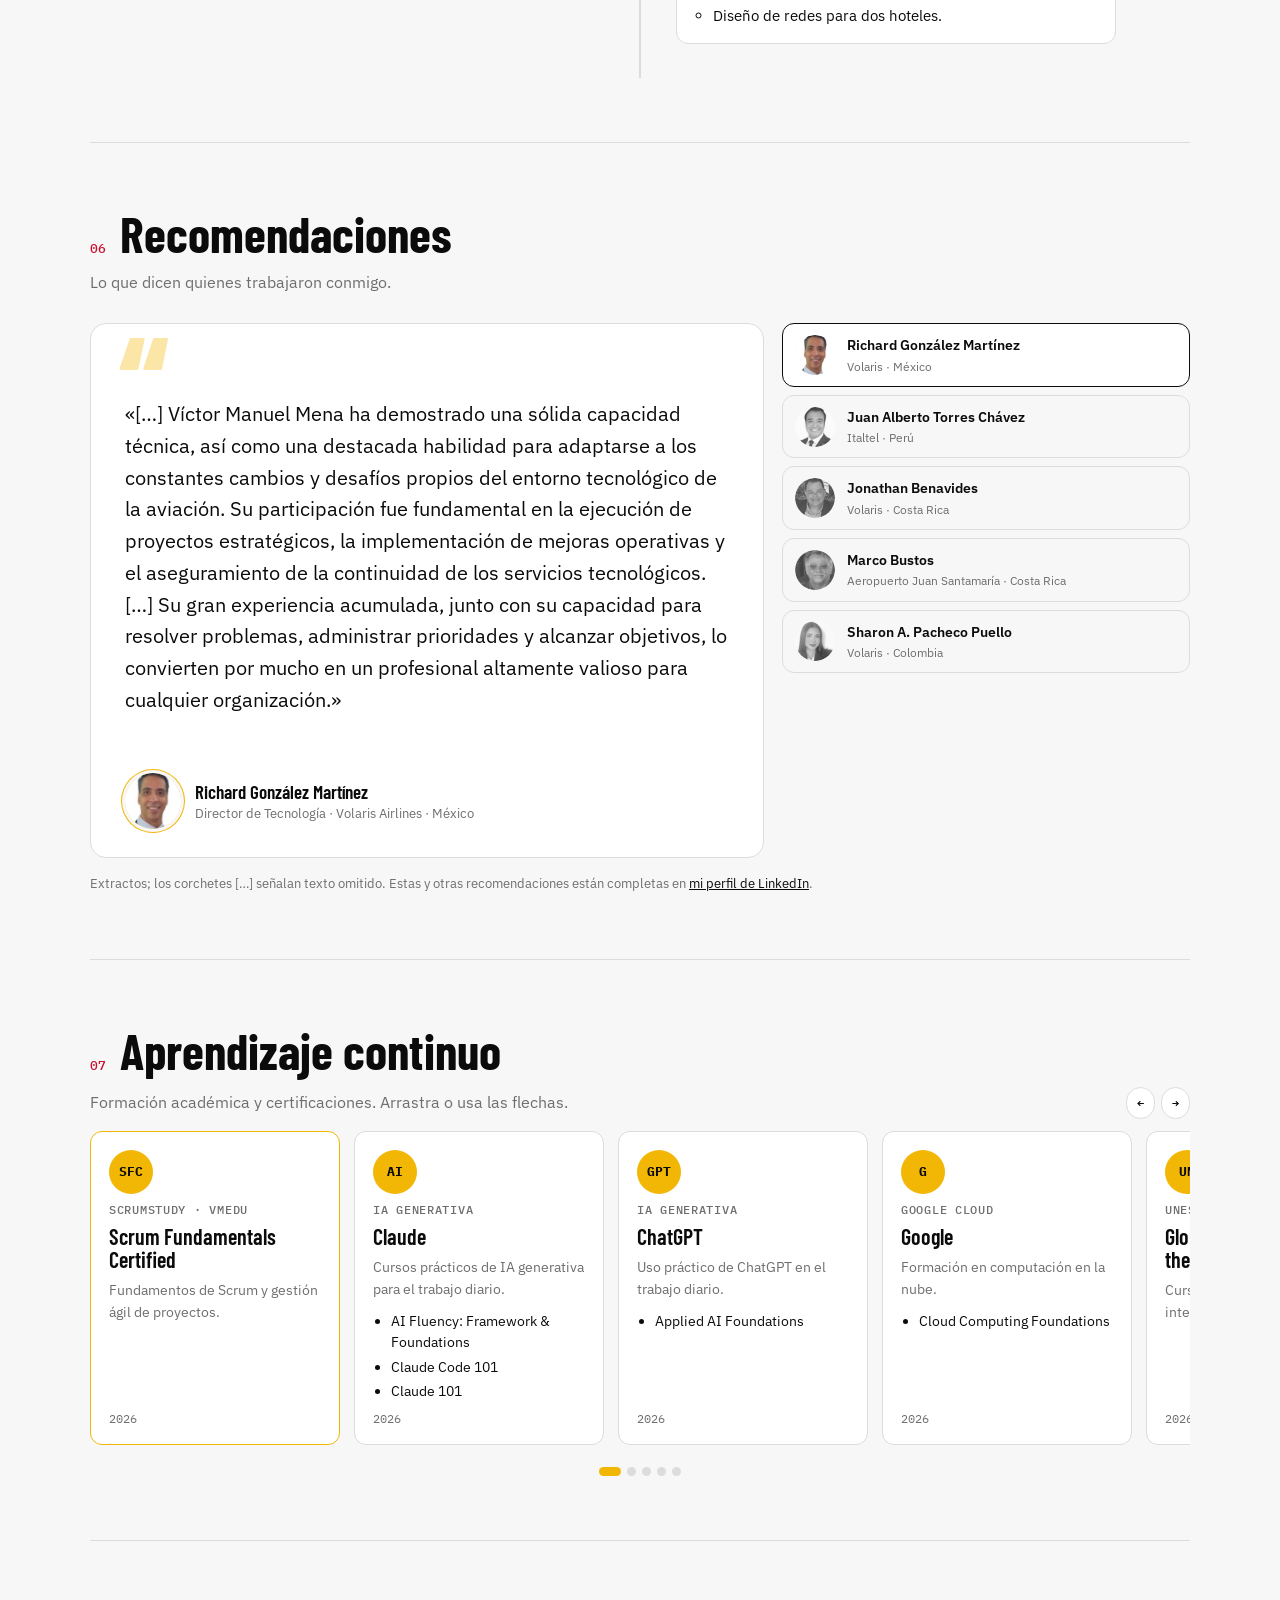
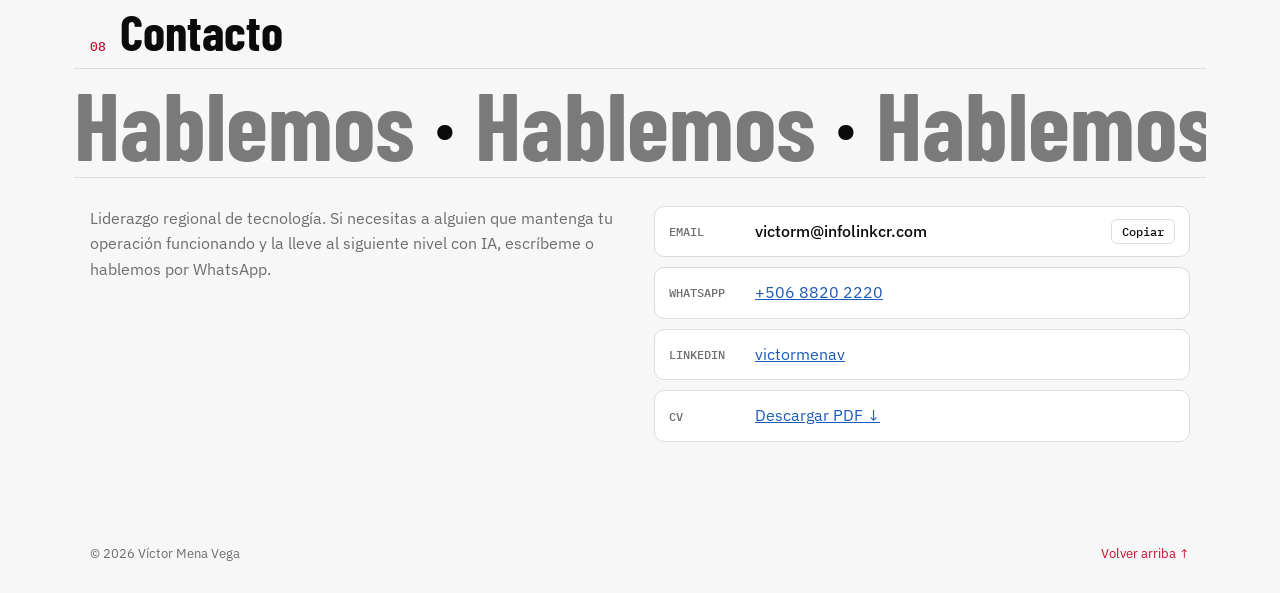
==== commit 99b2406b: "Add files via upload" ====
--- a/index.html
+++ b/index.html
@@ -14,7 +14,7 @@
 <link rel="apple-touch-icon" href="assets/apple-touch-icon.png">
 <meta name="theme-color" content="#eef1f4">
 
-<link rel="preload" as="image" href="assets/poster.jpg" fetchpriority="high">
+<link rel="preload" as="image" href="assets/poster.jpg?v=75" fetchpriority="high">
 
 <!-- Open Graph -->
 <meta property="og:type" content="profile">
@@ -131,7 +131,7 @@
       "thumbnailUrl": "https://www.victormena.com/assets/poster.jpg",
       "contentUrl": "https://www.victormena.com/assets/video-victor.mp4",
       "uploadDate": "2026-10-09T08:00:00-06:00",
-      "duration": "PT6S"
+      "duration": "PT8S"
     }
   ]
 }
@@ -139,7 +139,7 @@
 <link rel="preconnect" href="https://fonts.googleapis.com">
 <link rel="preconnect" href="https://fonts.gstatic.com" crossorigin>
 <link href="https://fonts.googleapis.com/css2?family=Barlow+Condensed:wght@500;600;700&family=IBM+Plex+Sans:wght@400;500;600&family=IBM+Plex+Mono:wght@400;500&display=swap" rel="stylesheet">
-<link rel="stylesheet" href="styles.css?v=73">
+<link rel="stylesheet" href="styles.css?v=75">
 </head>
 <body>
 
@@ -163,7 +163,7 @@
 <section class="hero" id="heroSec" aria-labelledby="heroTitle">
   <p class="hero-ghost" aria-hidden="true">VÍCTOR MENA</p>
   <div class="hero-stage">
-    <video class="hero-video" id="heroVideo" src="assets/video-victor.mp4" muted playsinline preload="auto" poster="assets/poster.jpg" aria-label="Vídeo: Víctor se presenta"></video>
+    <video class="hero-video" id="heroVideo" src="assets/video-victor.mp4?v=75" muted playsinline preload="auto" poster="assets/poster.jpg?v=75" aria-label="Vídeo: Víctor se presenta"></video>
   </div>
   <div class="hero-copy">
     <p class="hero-kicker fade-in" style="--i:0"><b>Víctor Mena Vega</b> · <span id="heroPlace">San José, Costa Rica</span></p>
@@ -289,6 +289,6 @@
   </div>
 </noscript>
 <script src="map-americas.js"></script>
-<script src="script.js?v=73"></script>
+<script src="script.js?v=75"></script>
 </body>
 </html>
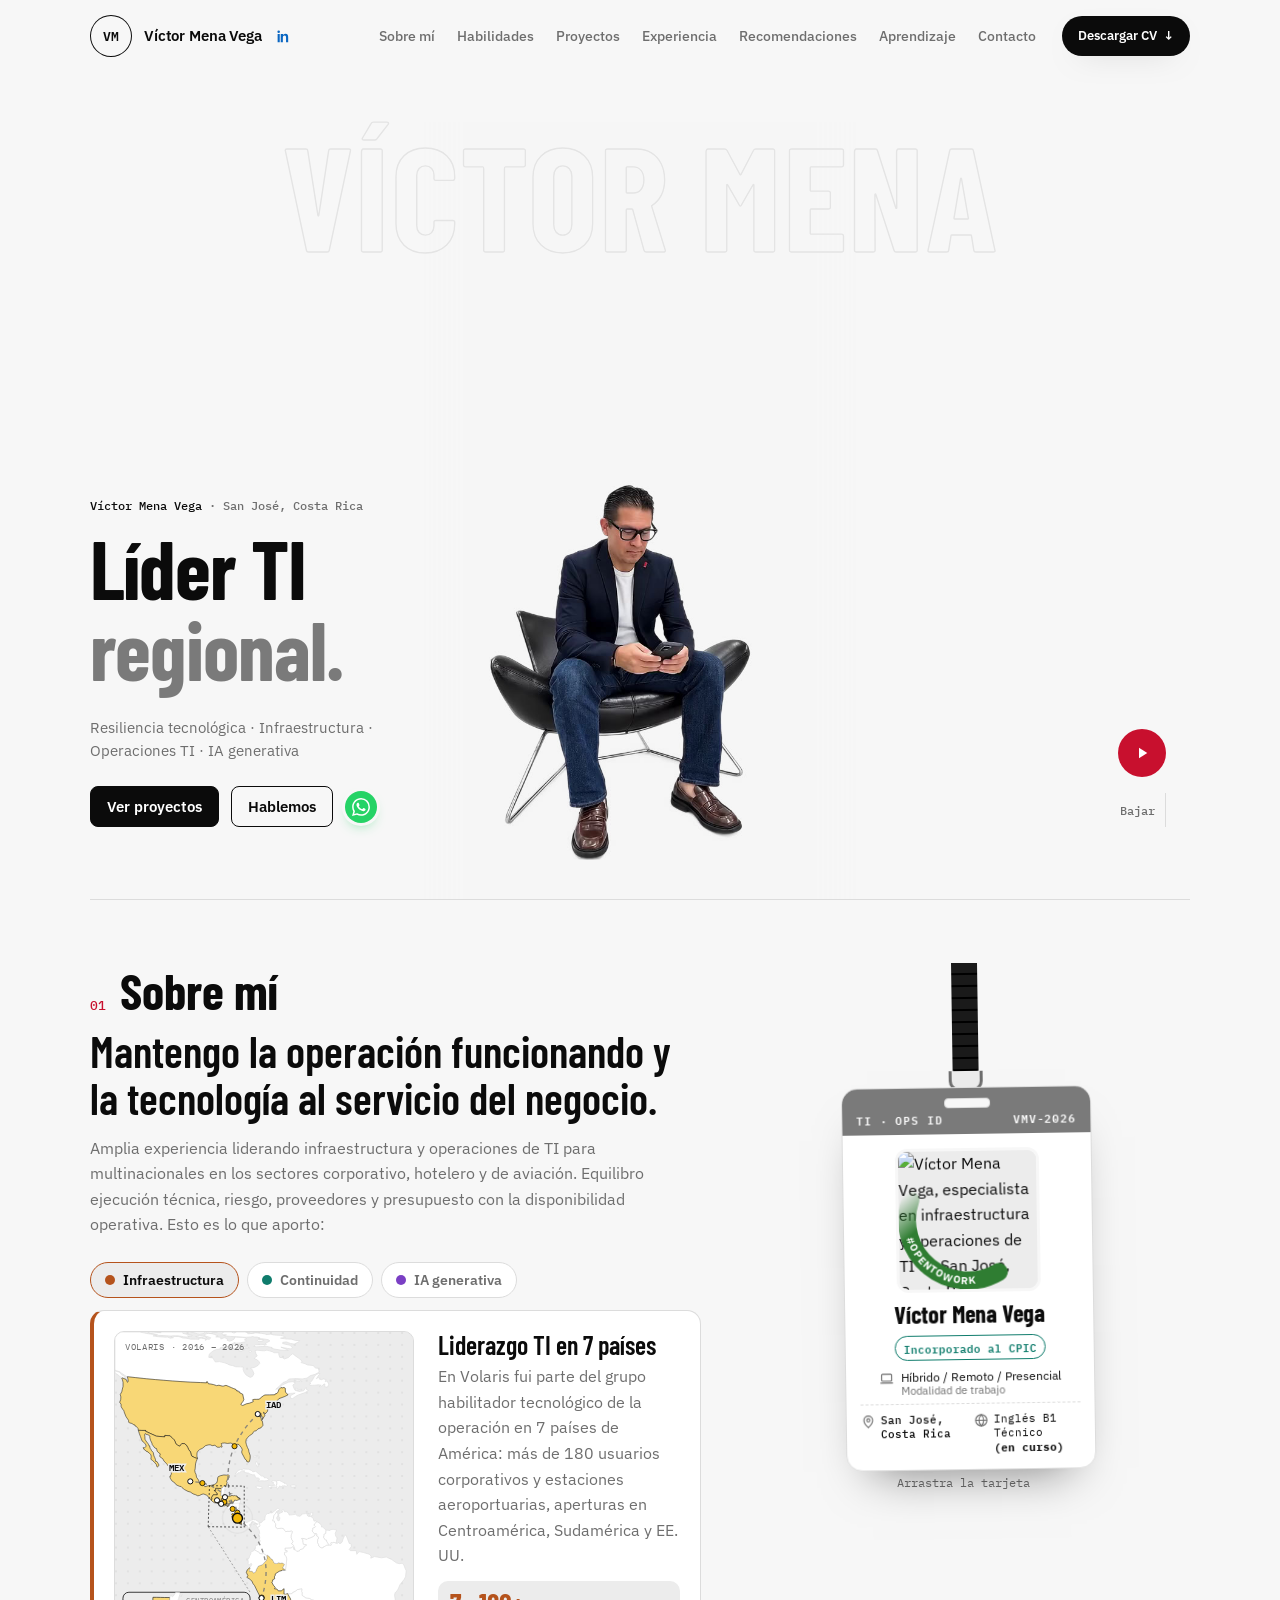
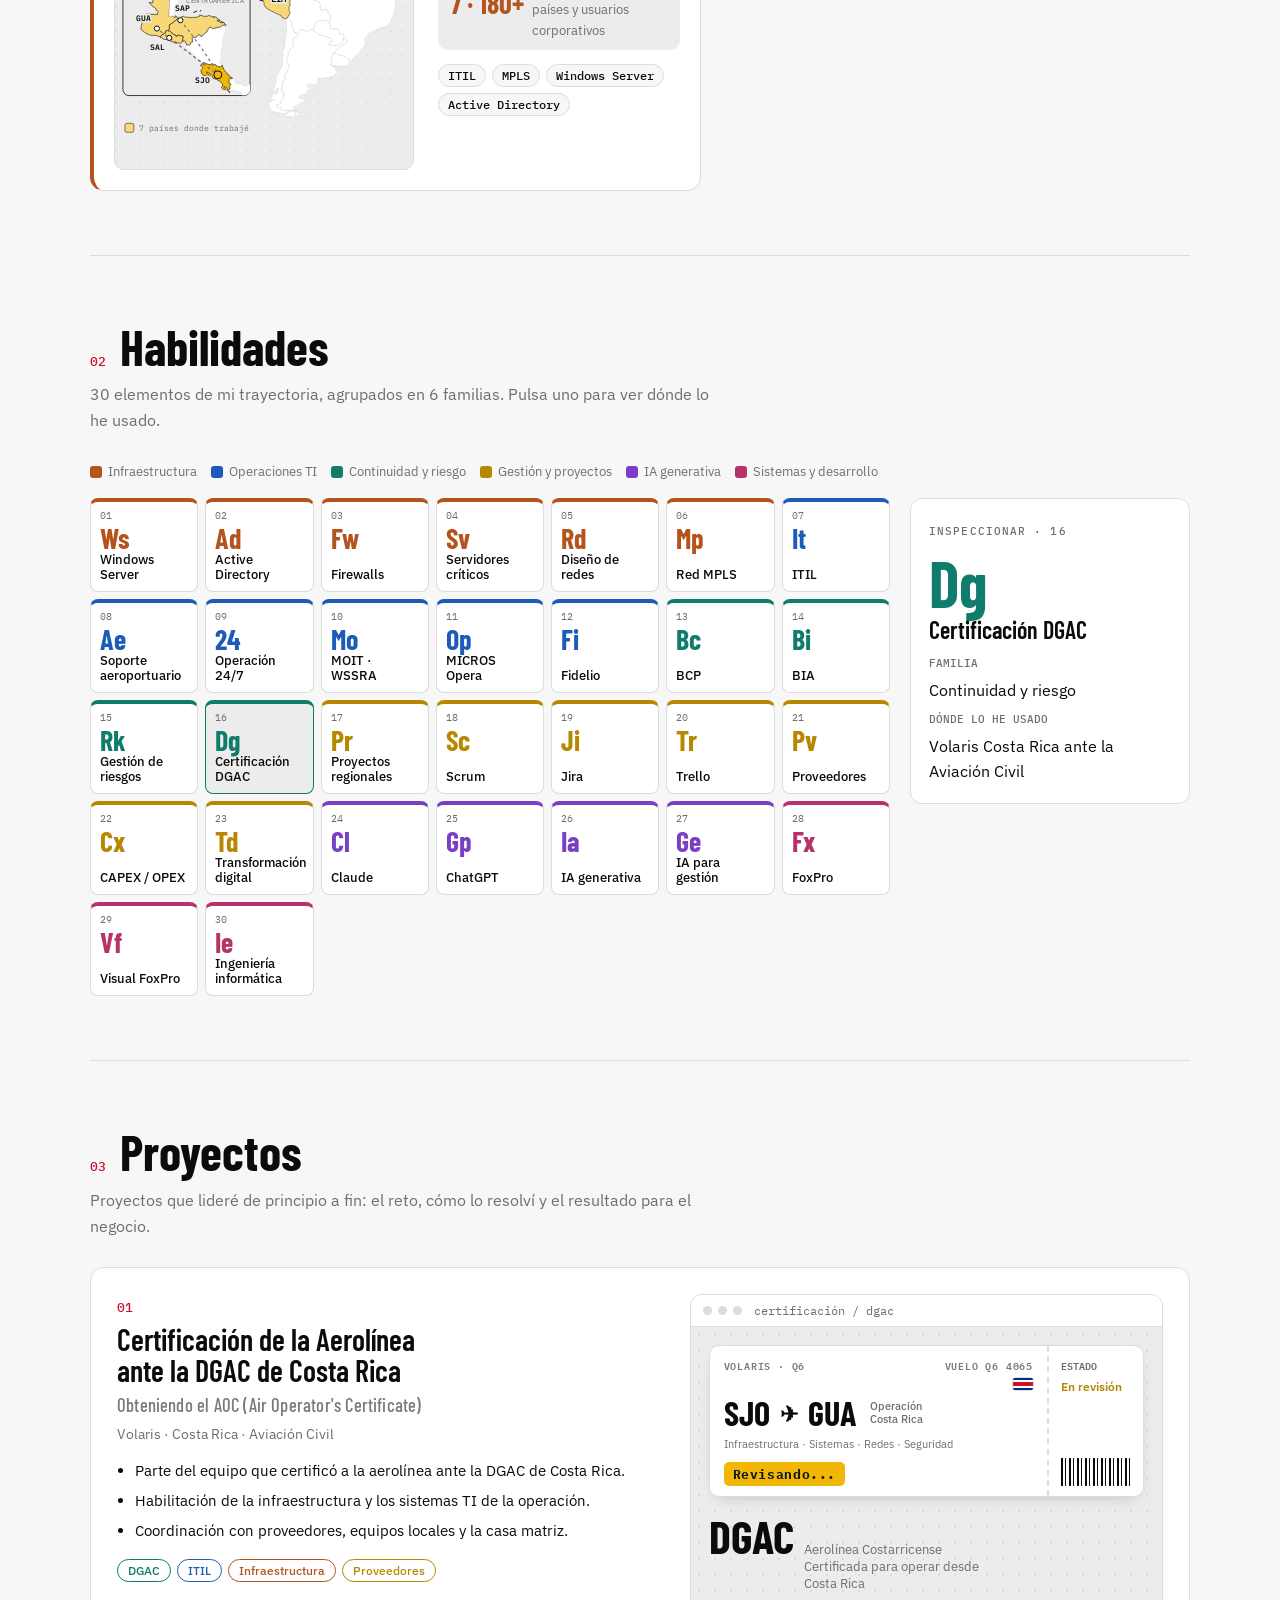
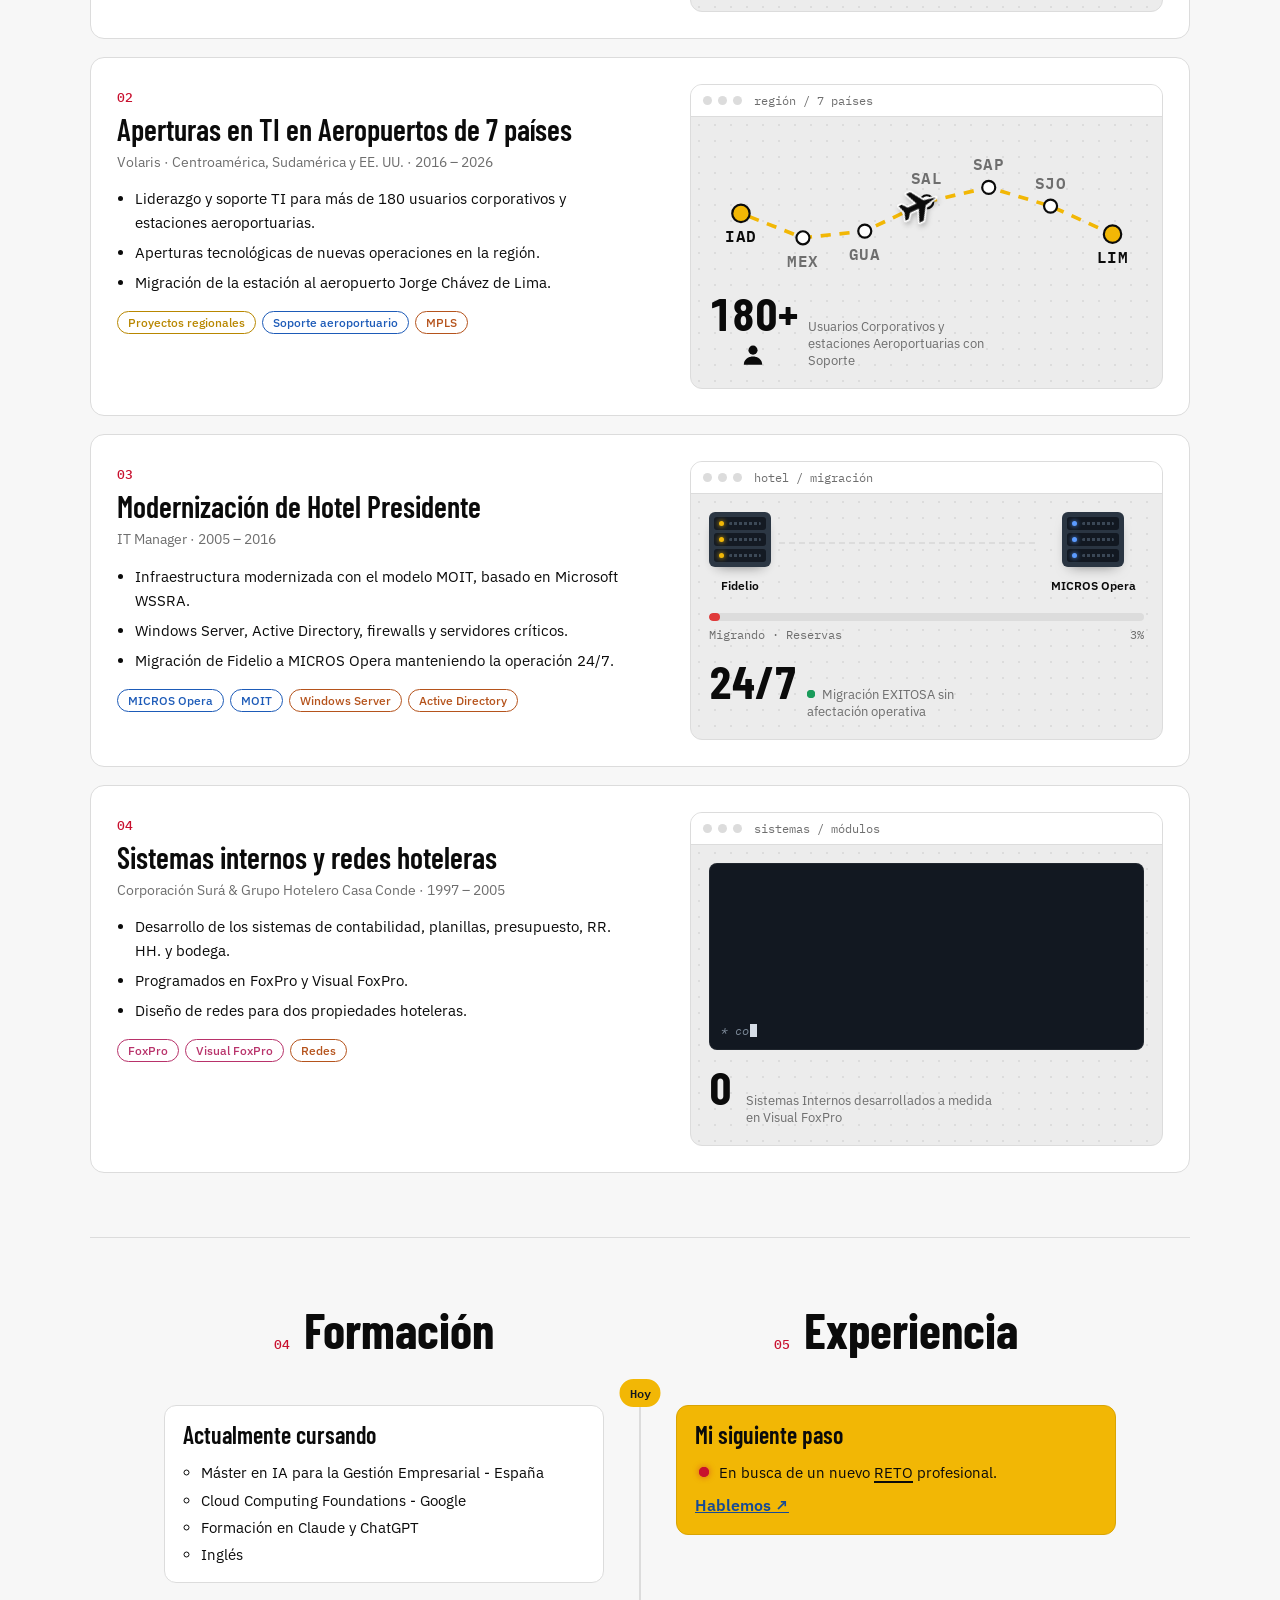
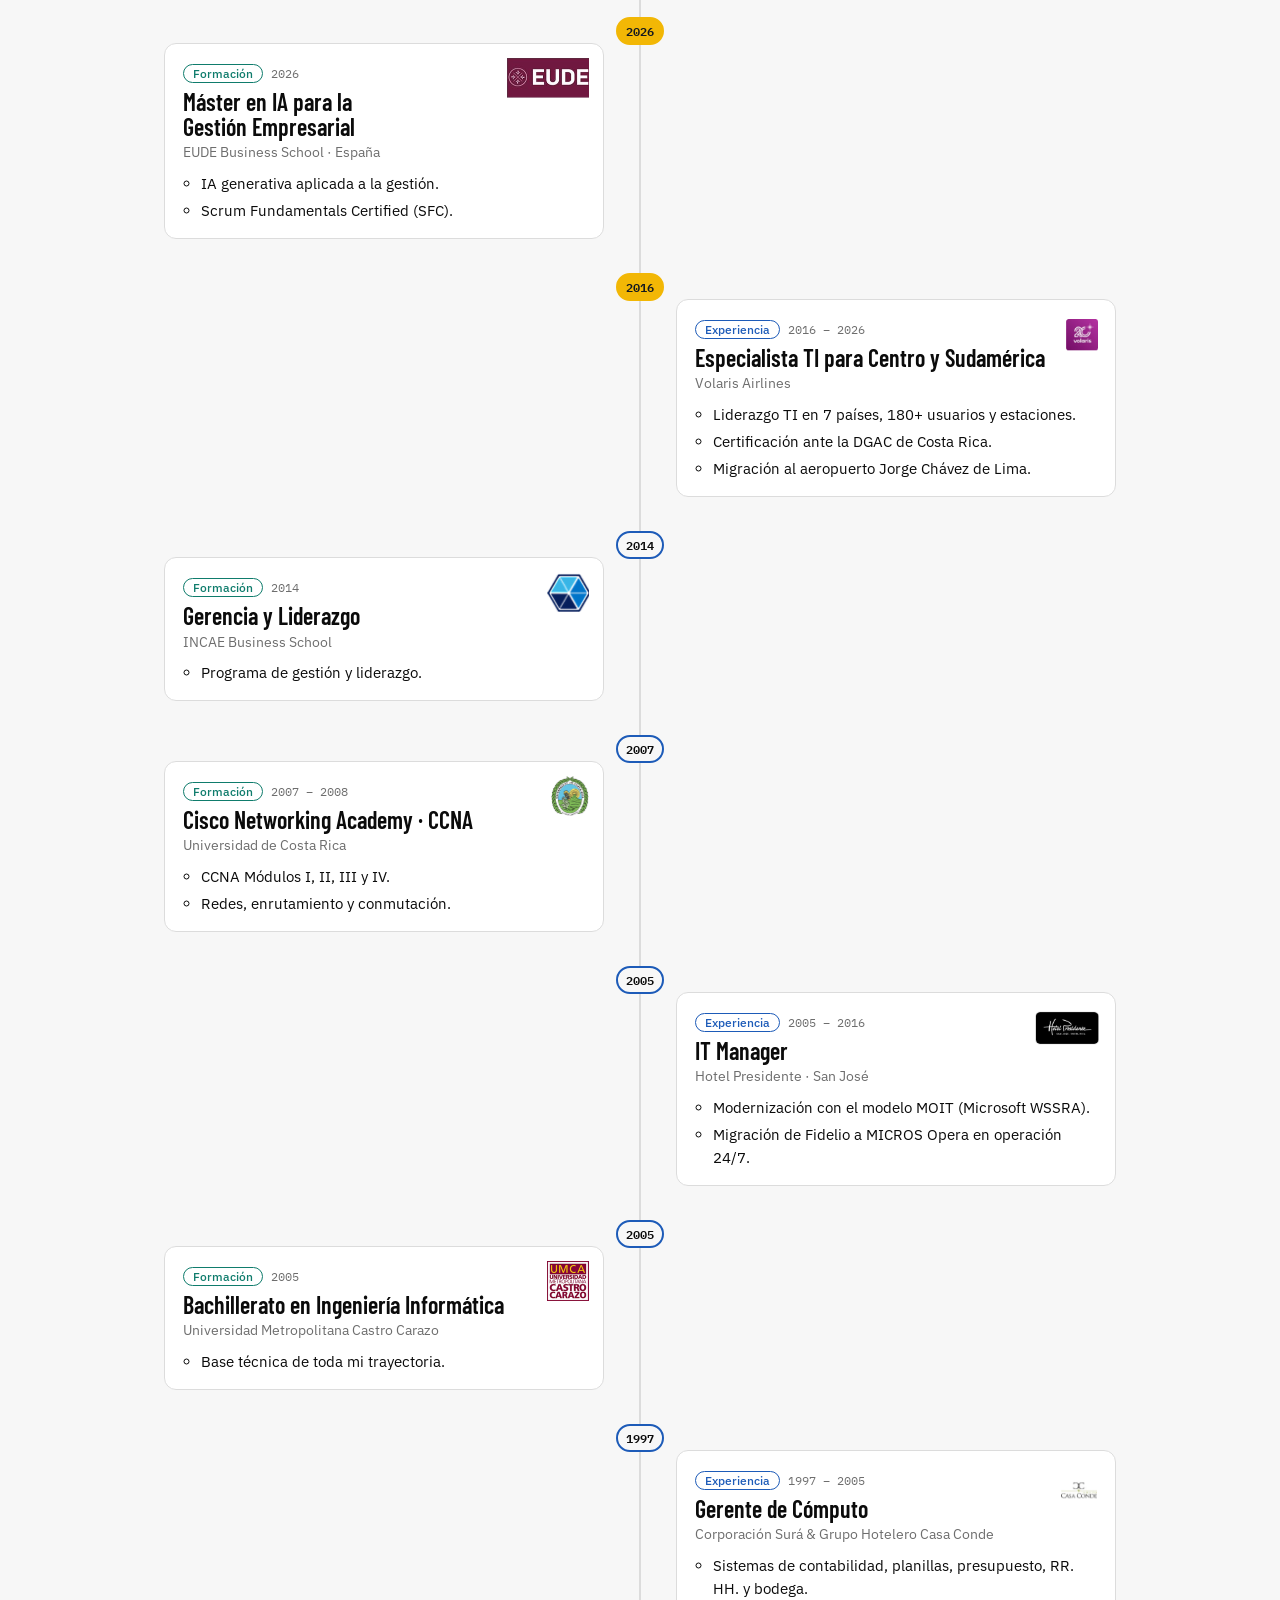
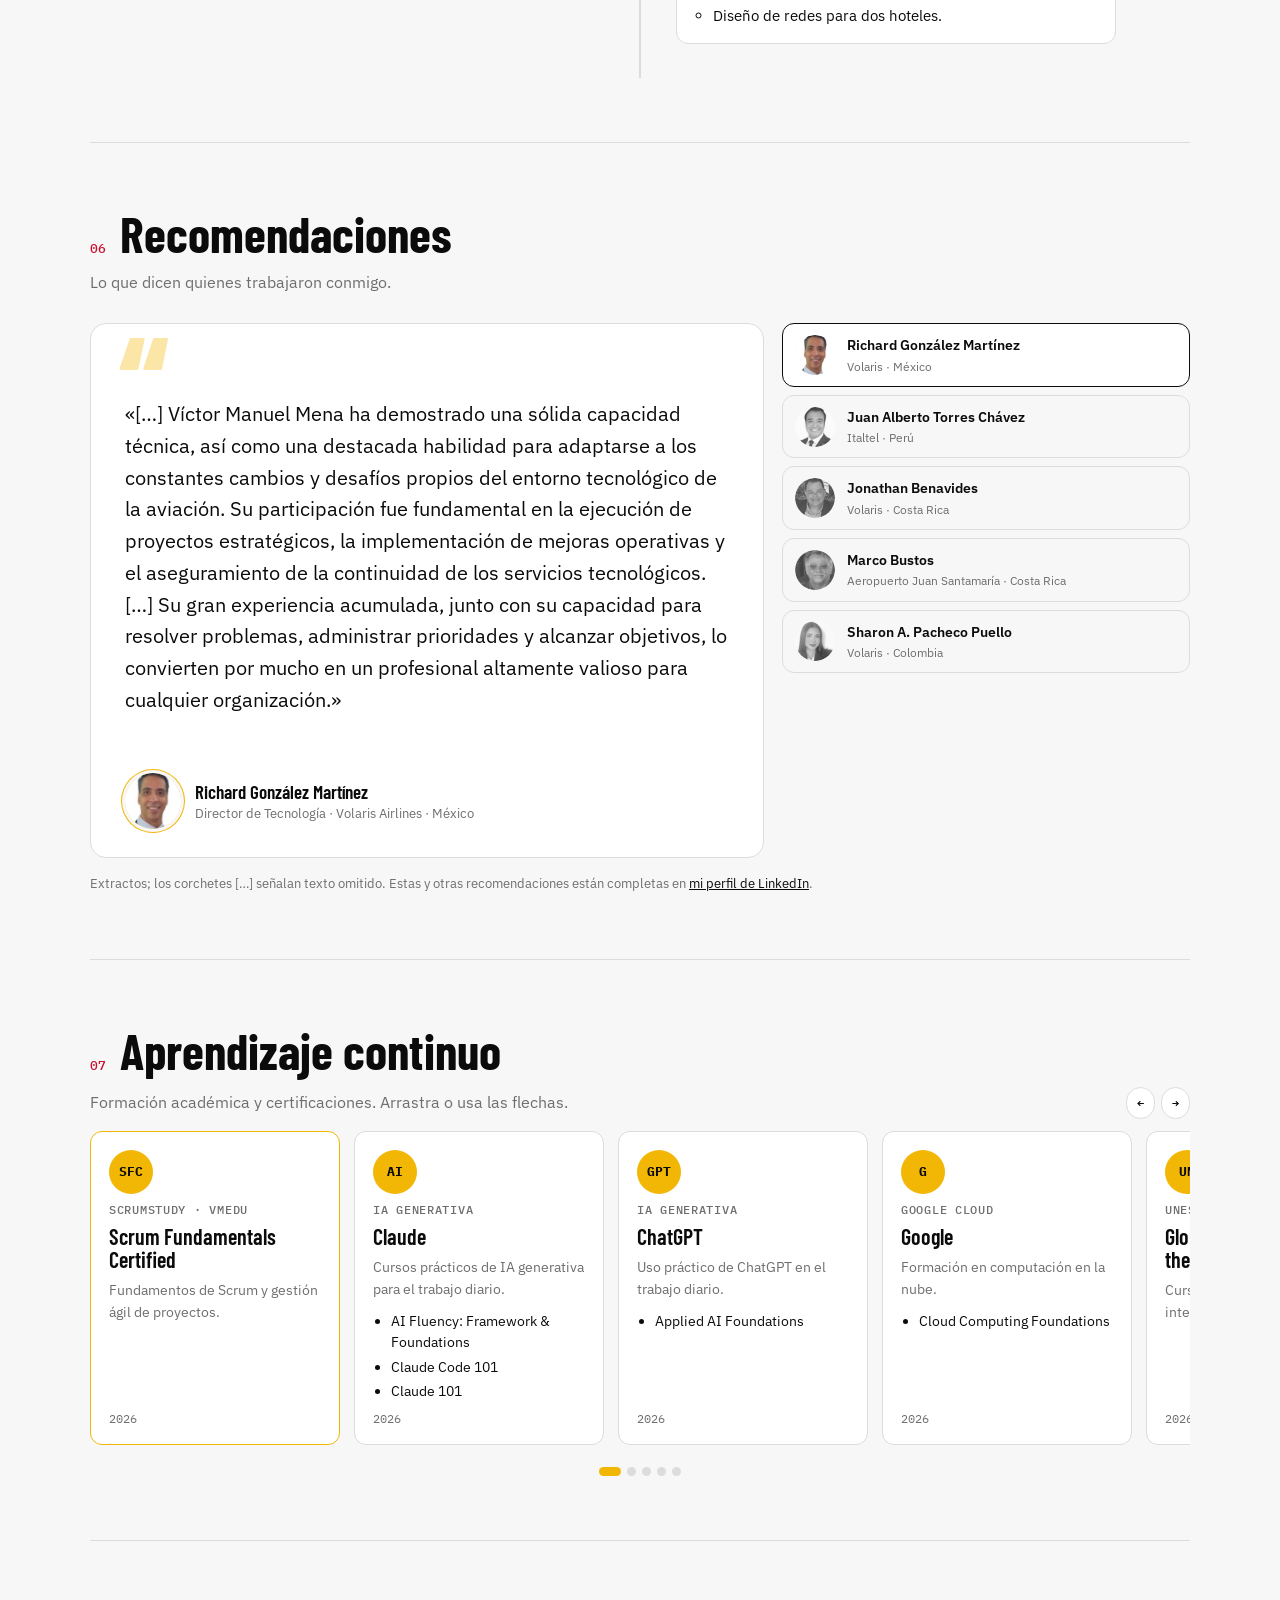
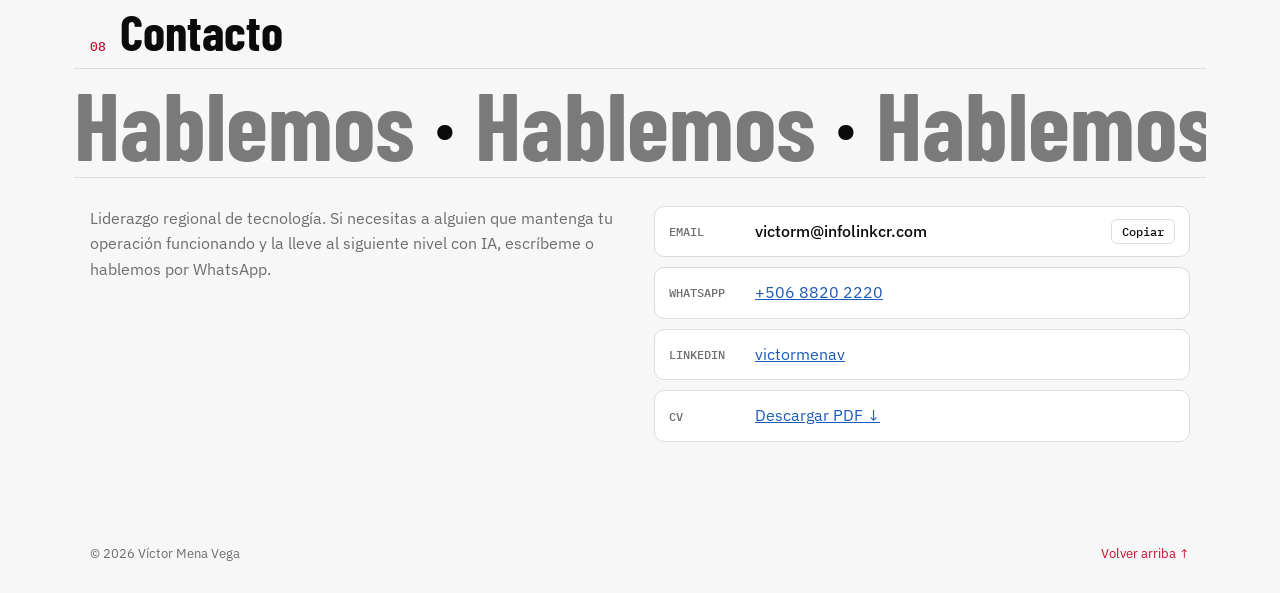
==== commit 00b0bba5: "Add files via upload" ====
--- a/index.html
+++ b/index.html
@@ -14,7 +14,7 @@
 <link rel="apple-touch-icon" href="assets/apple-touch-icon.png">
 <meta name="theme-color" content="#eef1f4">
 
-<link rel="preload" as="image" href="assets/poster.jpg?v=75" fetchpriority="high">
+<link rel="preload" as="image" href="assets/poster.jpg?v=78" fetchpriority="high">
 
 <!-- Open Graph -->
 <meta property="og:type" content="profile">
@@ -139,7 +139,7 @@
 <link rel="preconnect" href="https://fonts.googleapis.com">
 <link rel="preconnect" href="https://fonts.gstatic.com" crossorigin>
 <link href="https://fonts.googleapis.com/css2?family=Barlow+Condensed:wght@500;600;700&family=IBM+Plex+Sans:wght@400;500;600&family=IBM+Plex+Mono:wght@400;500&display=swap" rel="stylesheet">
-<link rel="stylesheet" href="styles.css?v=75">
+<link rel="stylesheet" href="styles.css?v=78">
 </head>
 <body>
 
@@ -163,7 +163,7 @@
 <section class="hero" id="heroSec" aria-labelledby="heroTitle">
   <p class="hero-ghost" aria-hidden="true">VÍCTOR MENA</p>
   <div class="hero-stage">
-    <video class="hero-video" id="heroVideo" src="assets/video-victor.mp4?v=75" muted playsinline preload="auto" poster="assets/poster.jpg?v=75" aria-label="Vídeo: Víctor se presenta"></video>
+    <video class="hero-video" id="heroVideo" src="assets/video-victor.mp4?v=78" muted playsinline preload="auto" poster="assets/poster.jpg?v=78" aria-label="Vídeo: Víctor se presenta"></video>
   </div>
   <div class="hero-copy">
     <p class="hero-kicker fade-in" style="--i:0"><b>Víctor Mena Vega</b> · <span id="heroPlace">San José, Costa Rica</span></p>
@@ -289,6 +289,6 @@
   </div>
 </noscript>
 <script src="map-americas.js"></script>
-<script src="script.js?v=75"></script>
+<script src="script.js?v=78"></script>
 </body>
 </html>
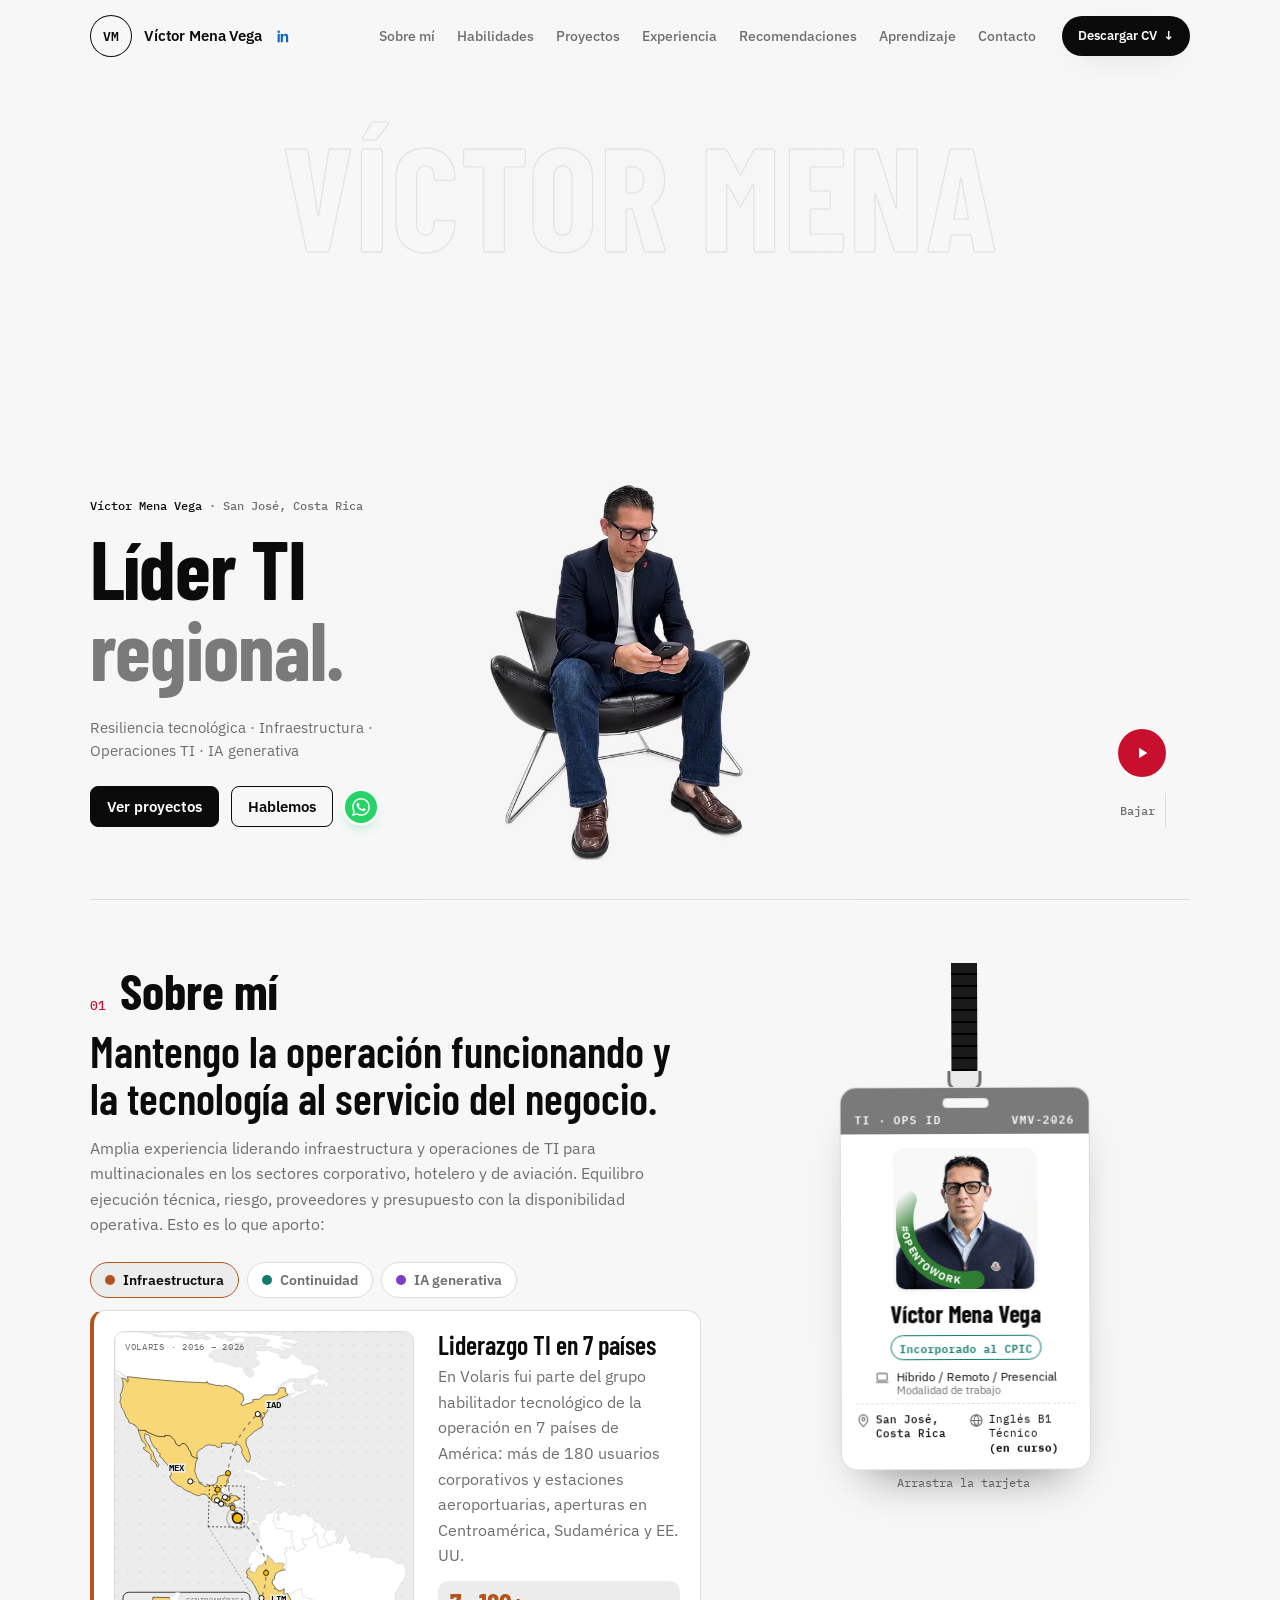
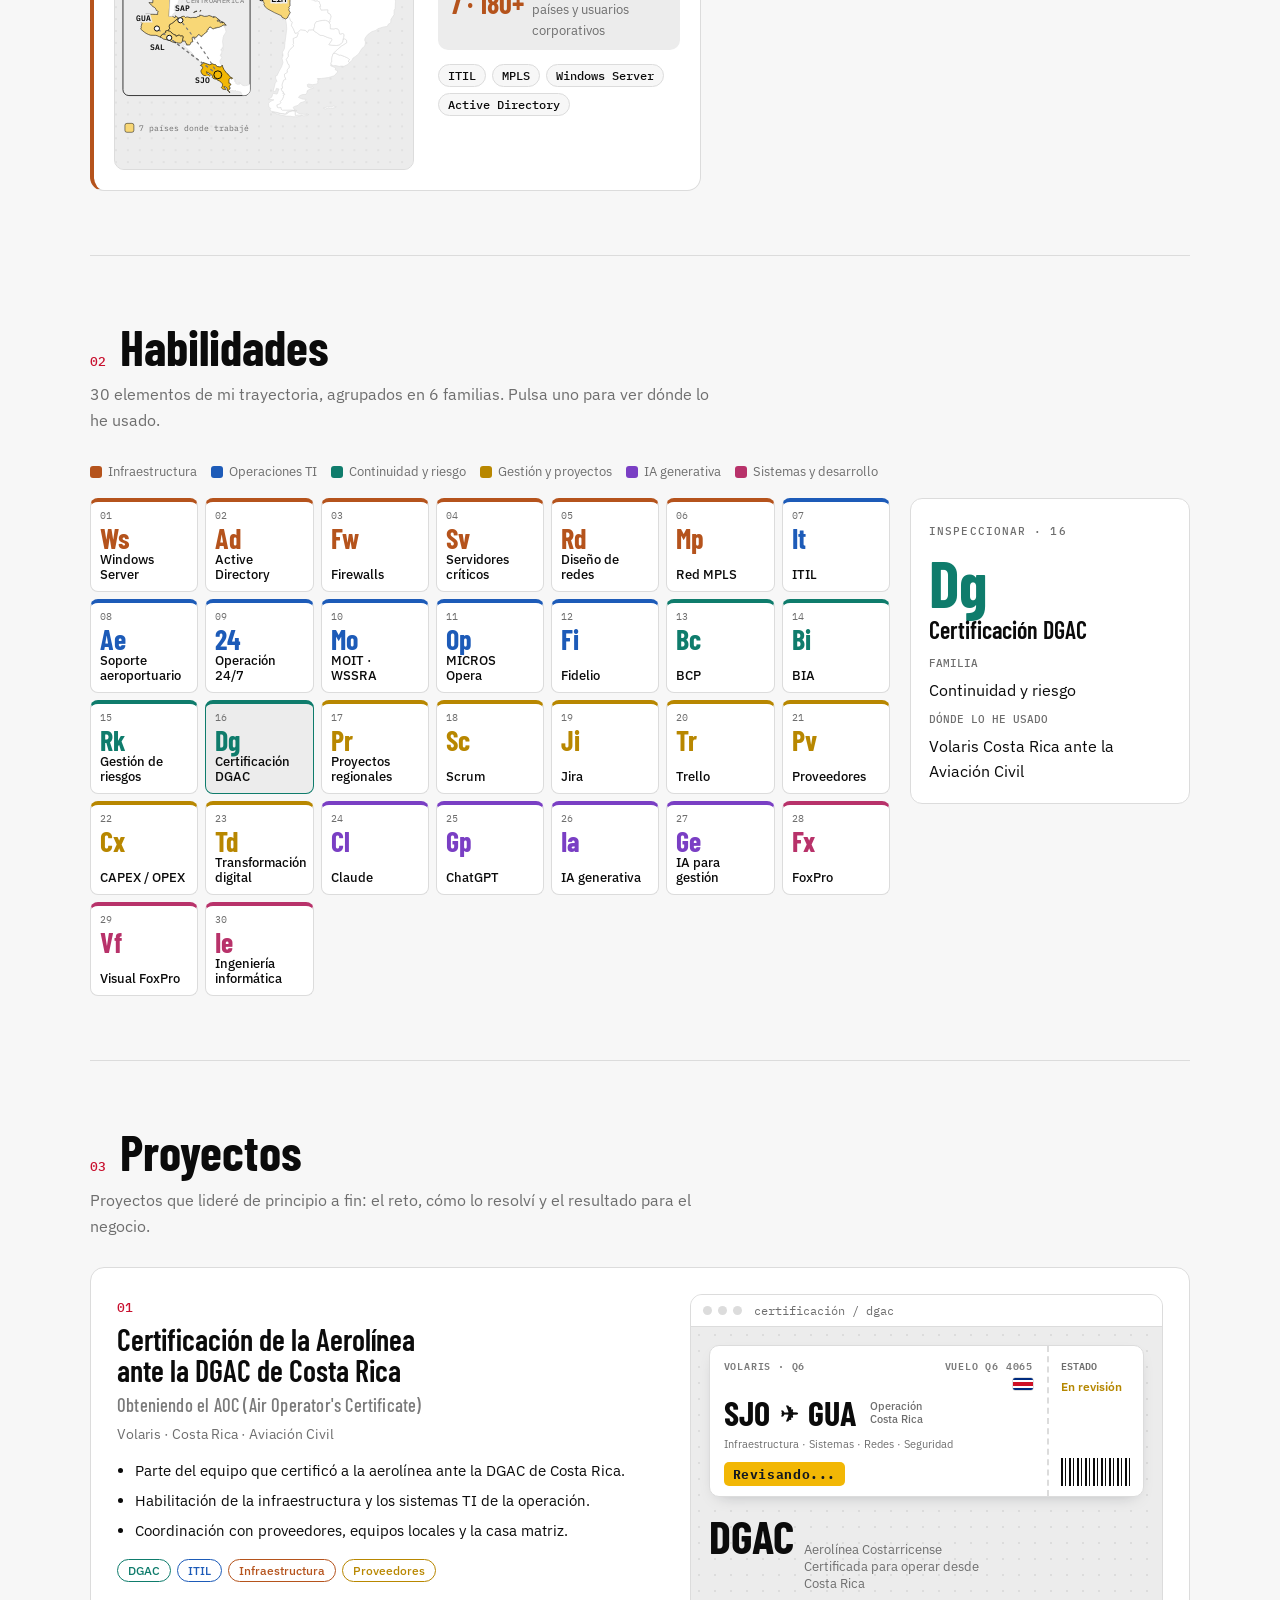
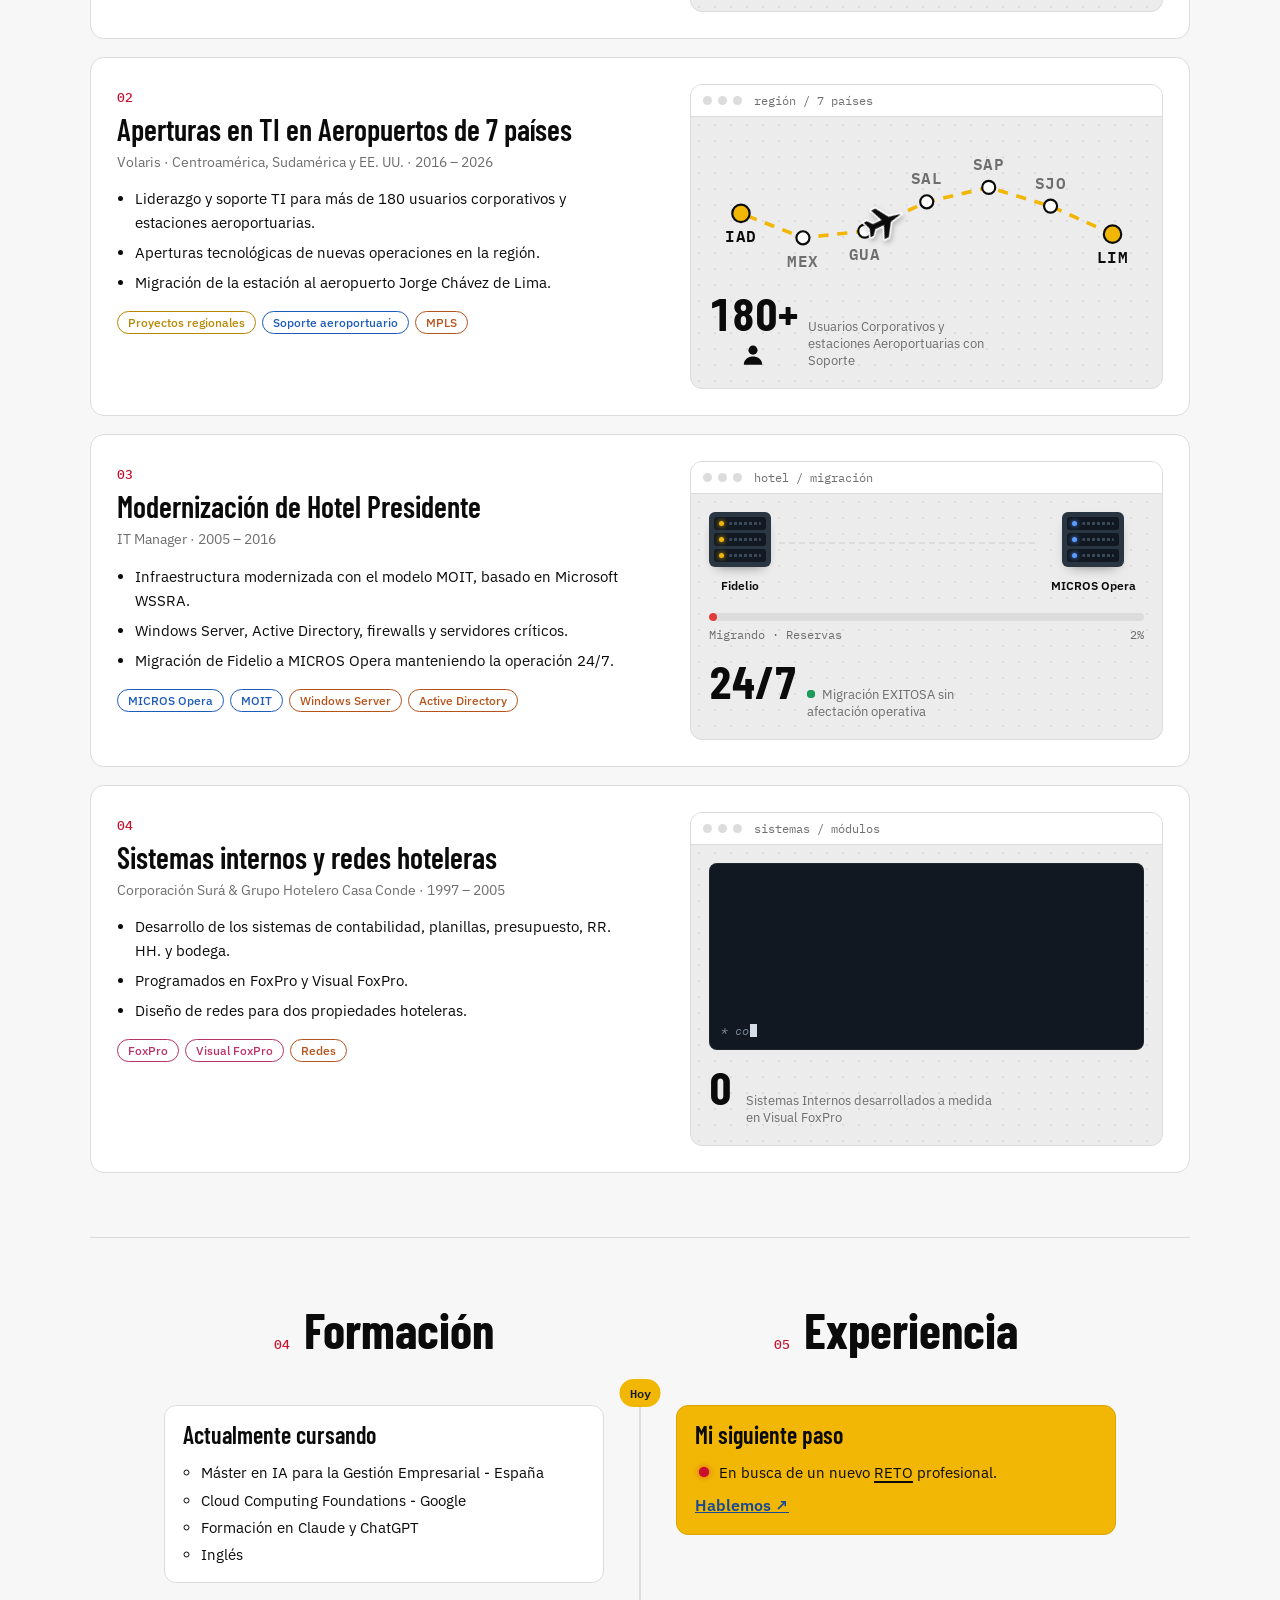
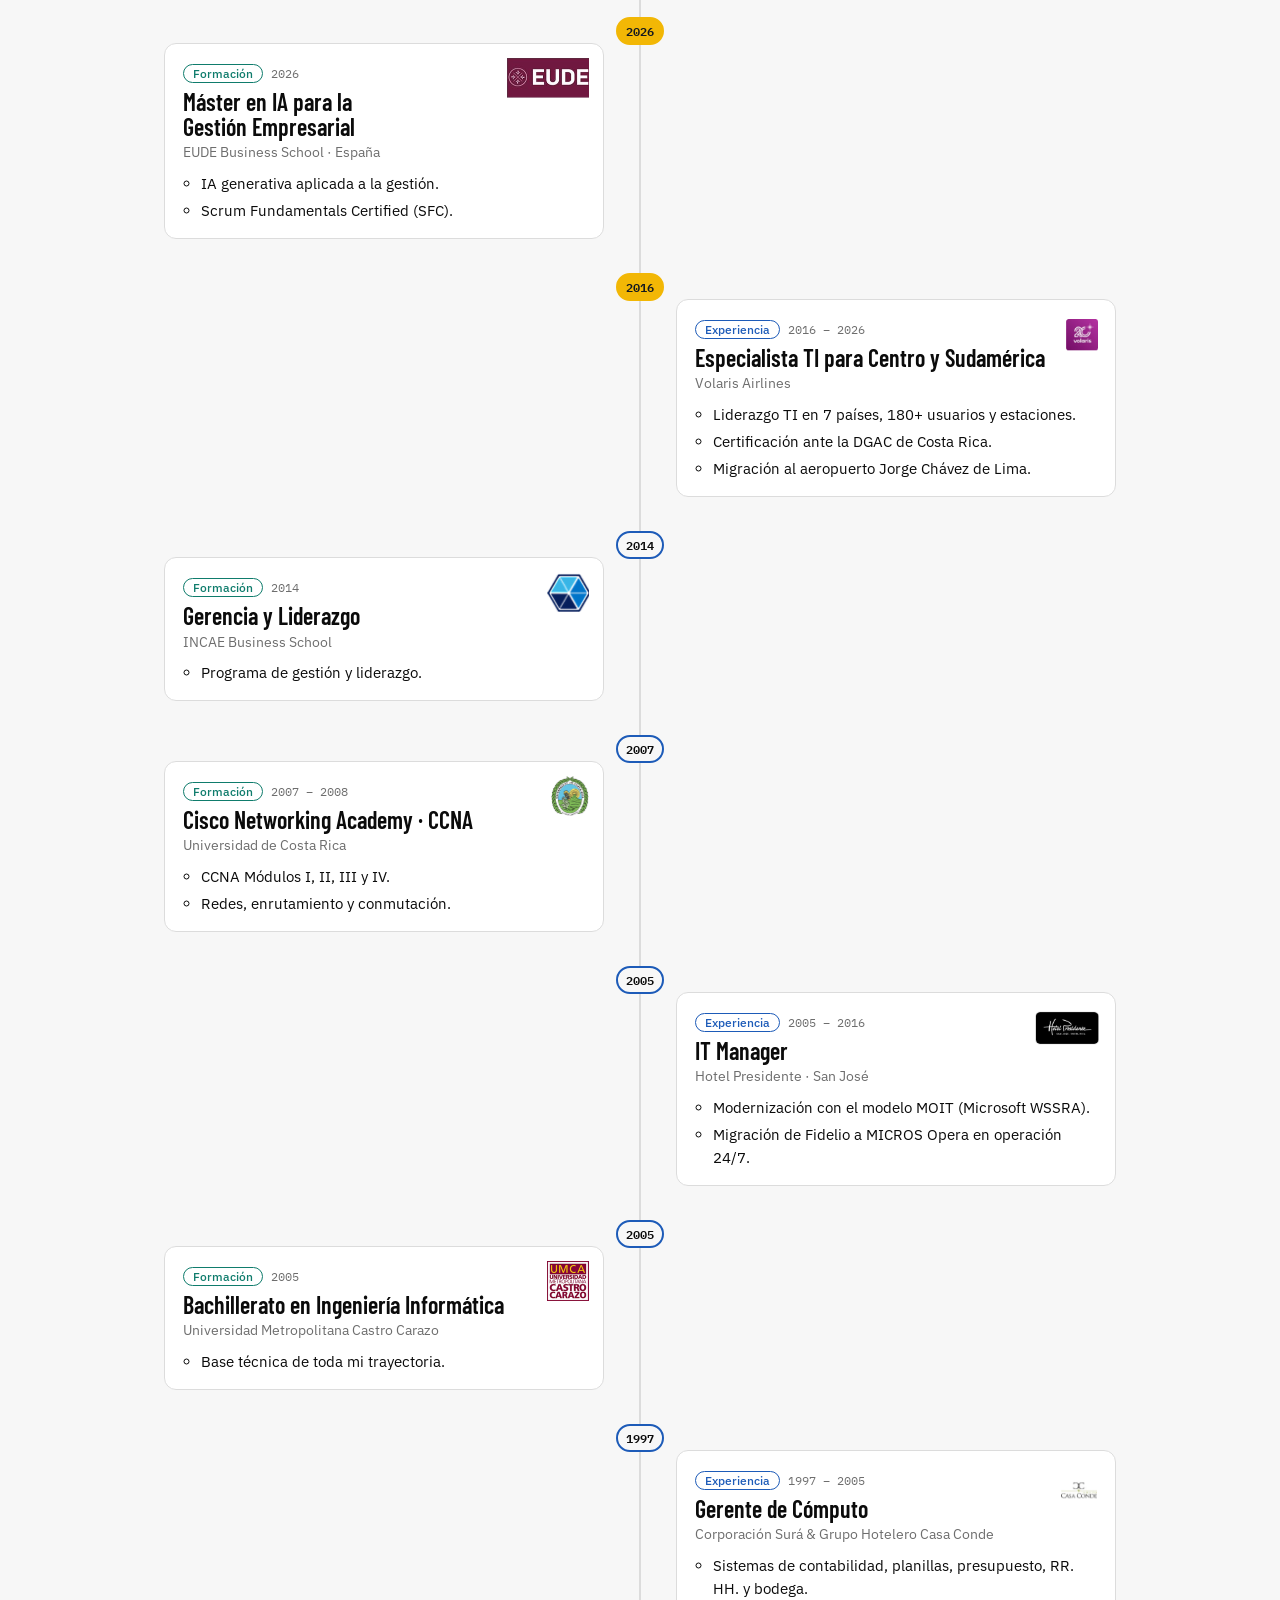
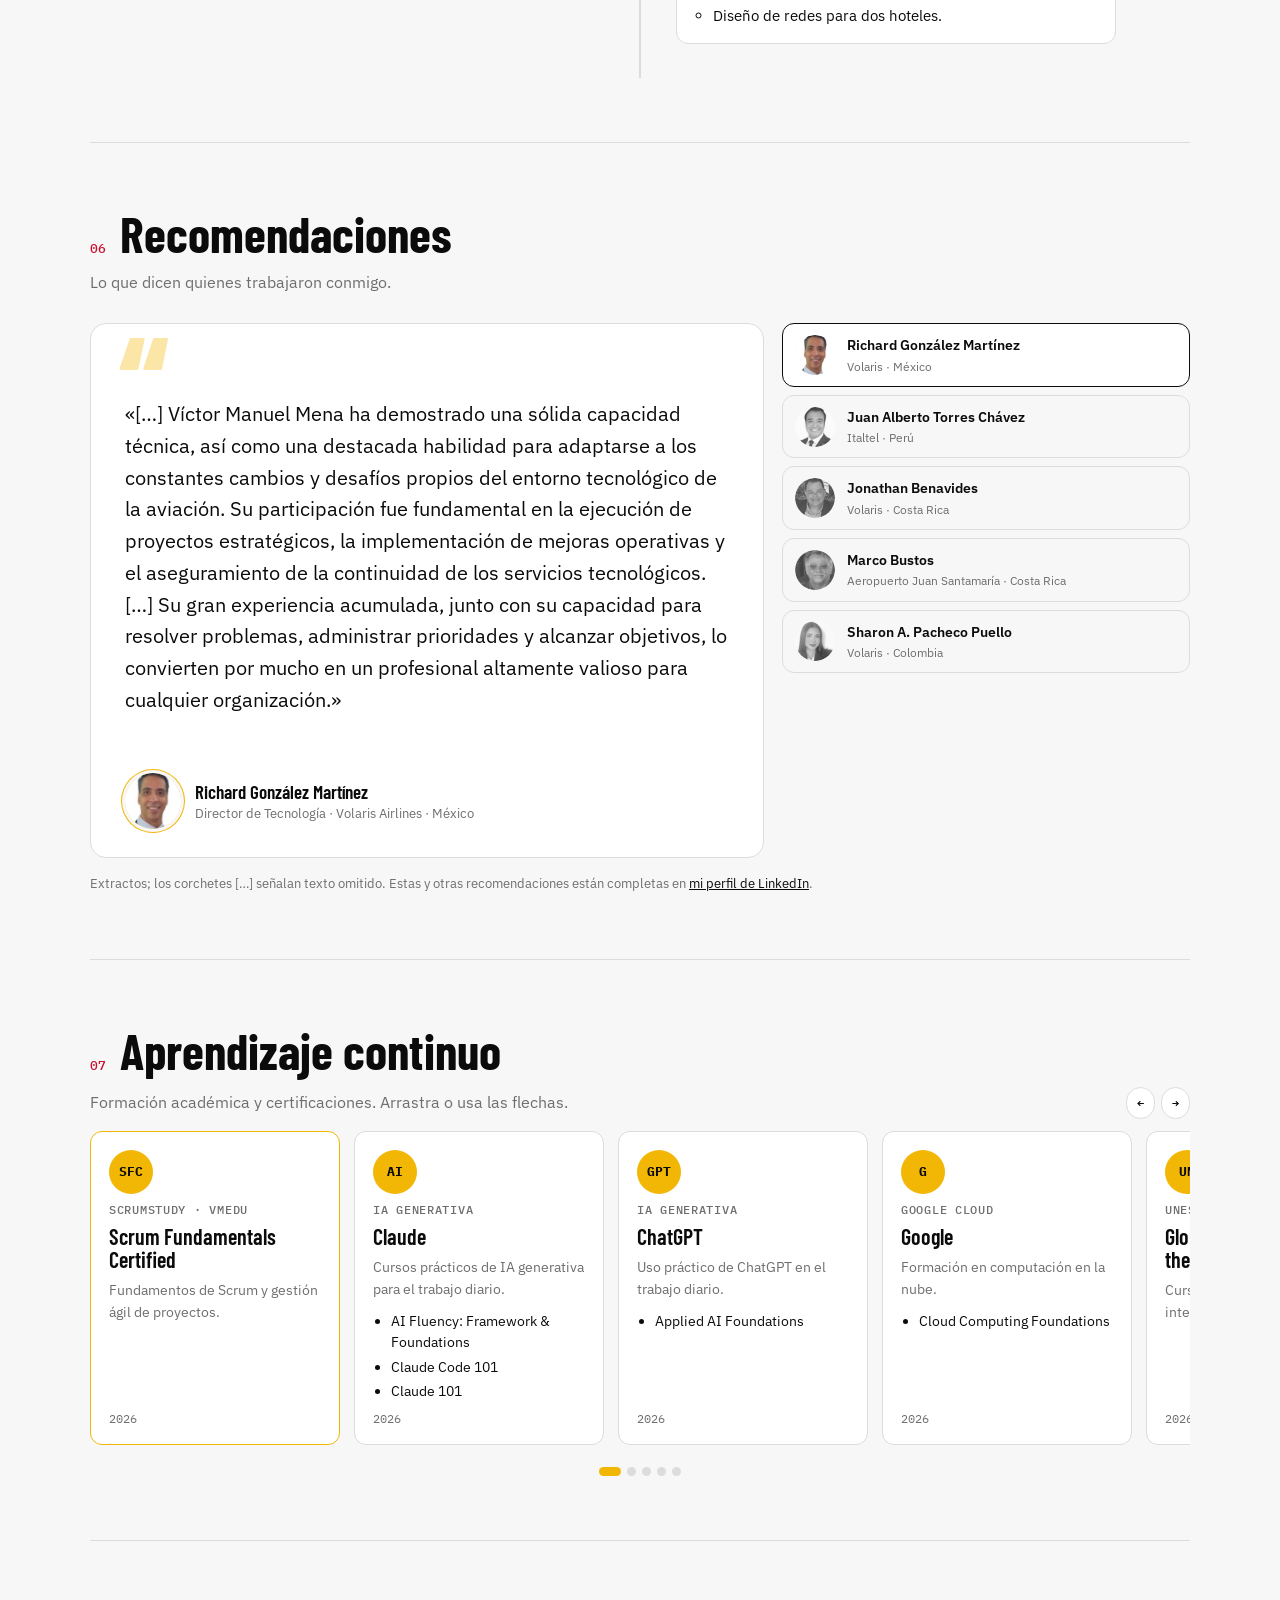
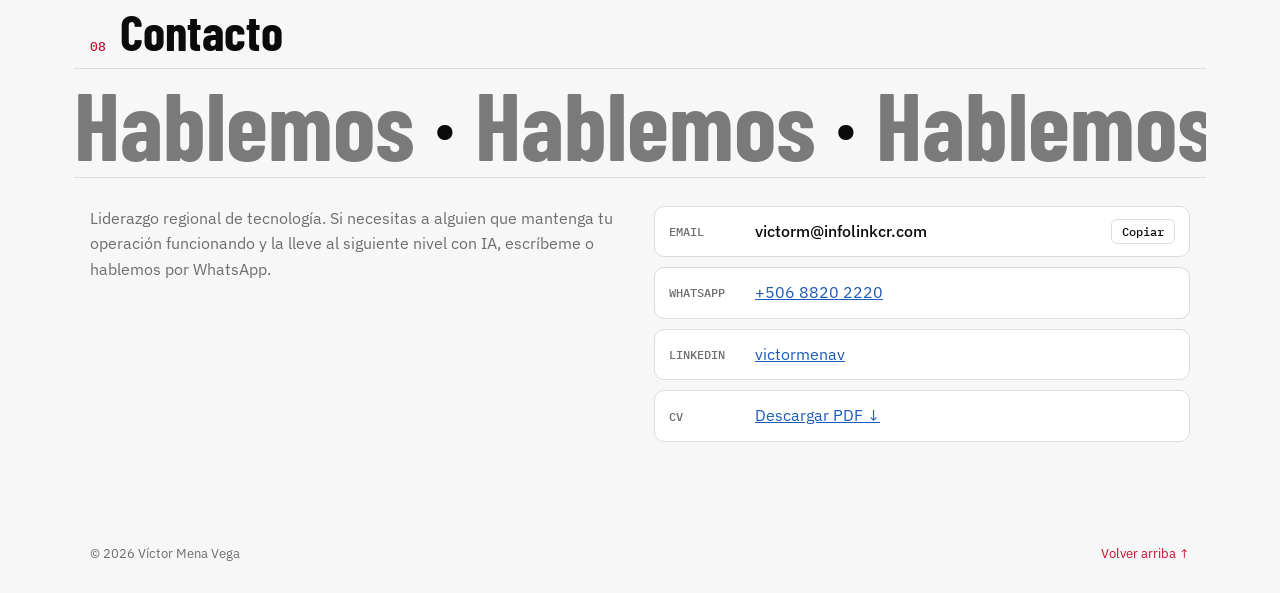
==== commit fc5d8fb9: "Add files via upload" ====
--- a/index.html
+++ b/index.html
@@ -14,7 +14,7 @@
 <link rel="apple-touch-icon" href="assets/apple-touch-icon.png">
 <meta name="theme-color" content="#eef1f4">
 
-<link rel="preload" as="image" href="assets/poster.jpg?v=78" fetchpriority="high">
+<link rel="preload" as="image" href="assets/poster.jpg?v=80" fetchpriority="high">
 
 <!-- Open Graph -->
 <meta property="og:type" content="profile">
@@ -139,7 +139,7 @@
 <link rel="preconnect" href="https://fonts.googleapis.com">
 <link rel="preconnect" href="https://fonts.gstatic.com" crossorigin>
 <link href="https://fonts.googleapis.com/css2?family=Barlow+Condensed:wght@500;600;700&family=IBM+Plex+Sans:wght@400;500;600&family=IBM+Plex+Mono:wght@400;500&display=swap" rel="stylesheet">
-<link rel="stylesheet" href="styles.css?v=78">
+<link rel="stylesheet" href="styles.css?v=80">
 </head>
 <body>
 
@@ -163,7 +163,7 @@
 <section class="hero" id="heroSec" aria-labelledby="heroTitle">
   <p class="hero-ghost" aria-hidden="true">VÍCTOR MENA</p>
   <div class="hero-stage">
-    <video class="hero-video" id="heroVideo" src="assets/video-victor.mp4?v=78" muted playsinline preload="auto" poster="assets/poster.jpg?v=78" aria-label="Vídeo: Víctor se presenta"></video>
+    <video class="hero-video" id="heroVideo" src="assets/video-victor.mp4?v=80" muted playsinline preload="auto" poster="assets/poster.jpg?v=80" aria-label="Vídeo: Víctor se presenta"></video>
   </div>
   <div class="hero-copy">
     <p class="hero-kicker fade-in" style="--i:0"><b>Víctor Mena Vega</b> · <span id="heroPlace">San José, Costa Rica</span></p>
@@ -289,6 +289,6 @@
   </div>
 </noscript>
 <script src="map-americas.js"></script>
-<script src="script.js?v=78"></script>
+<script src="script.js?v=80"></script>
 </body>
 </html>
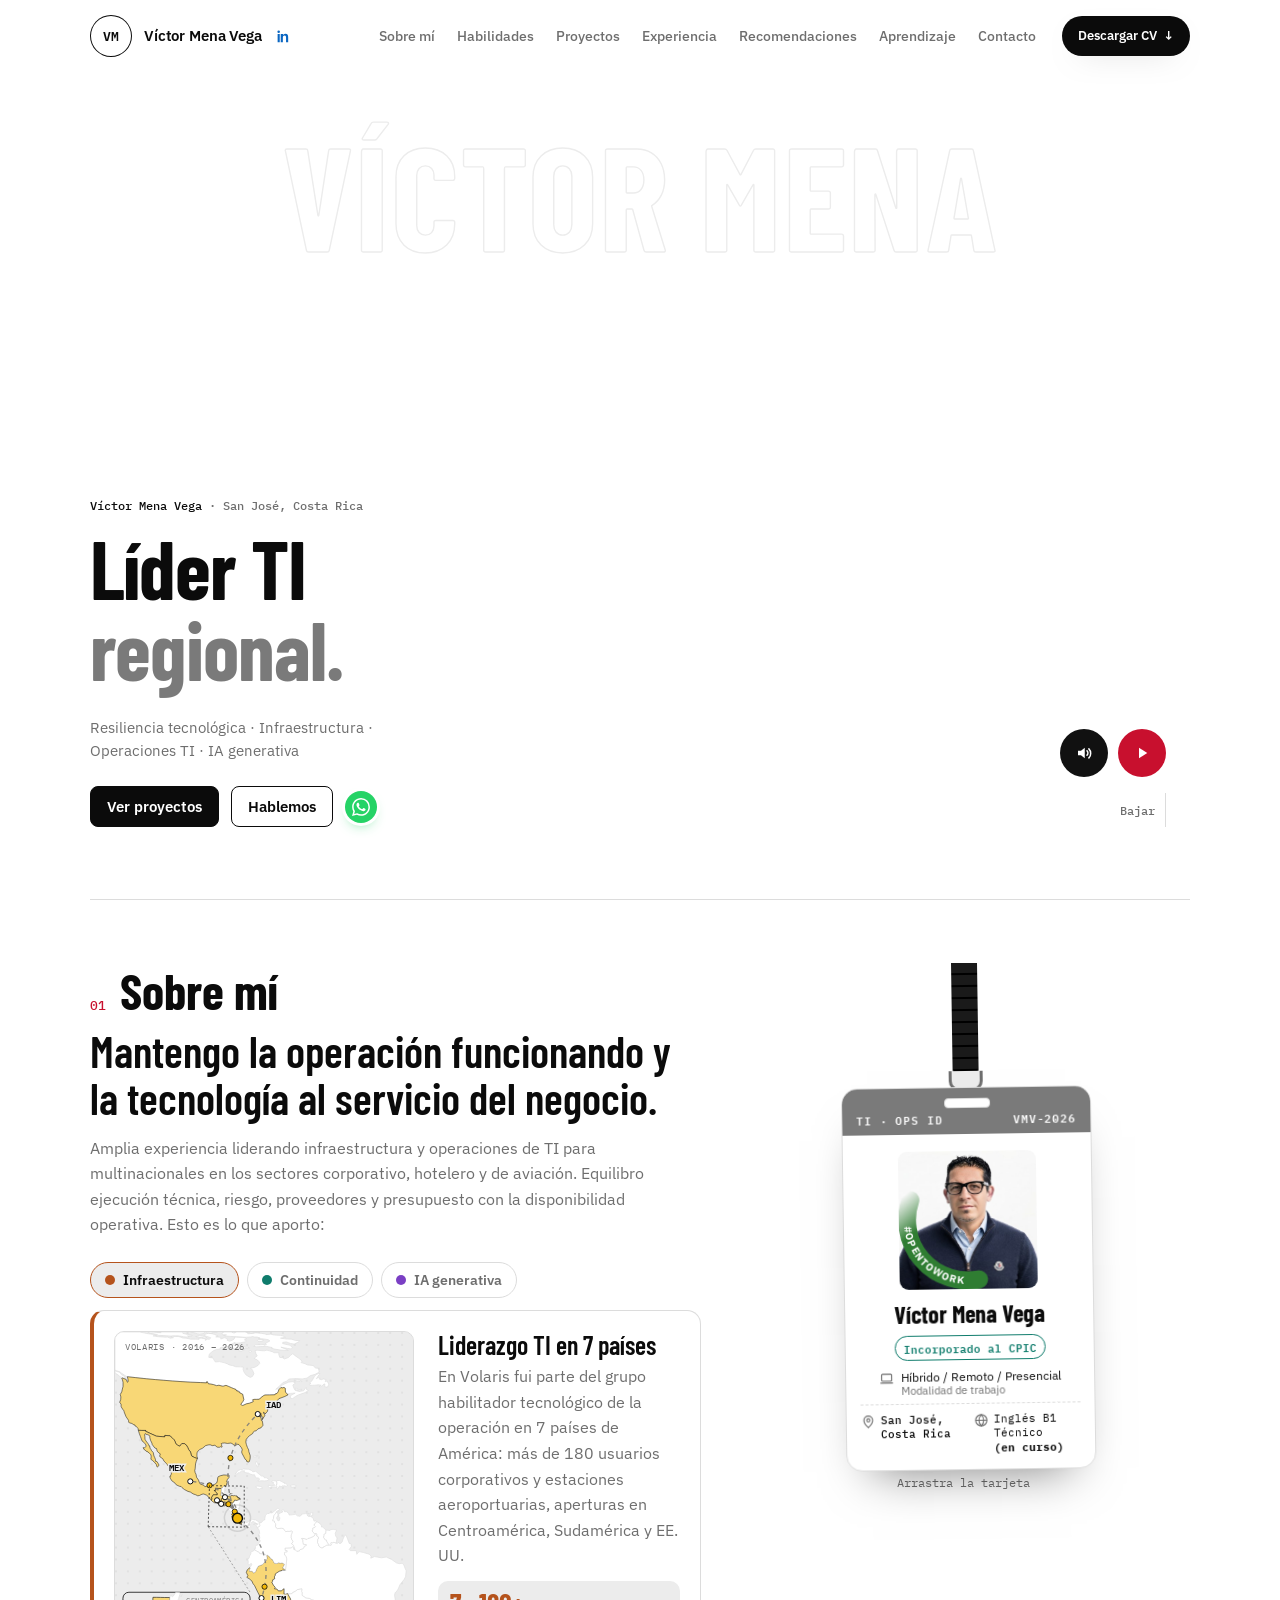
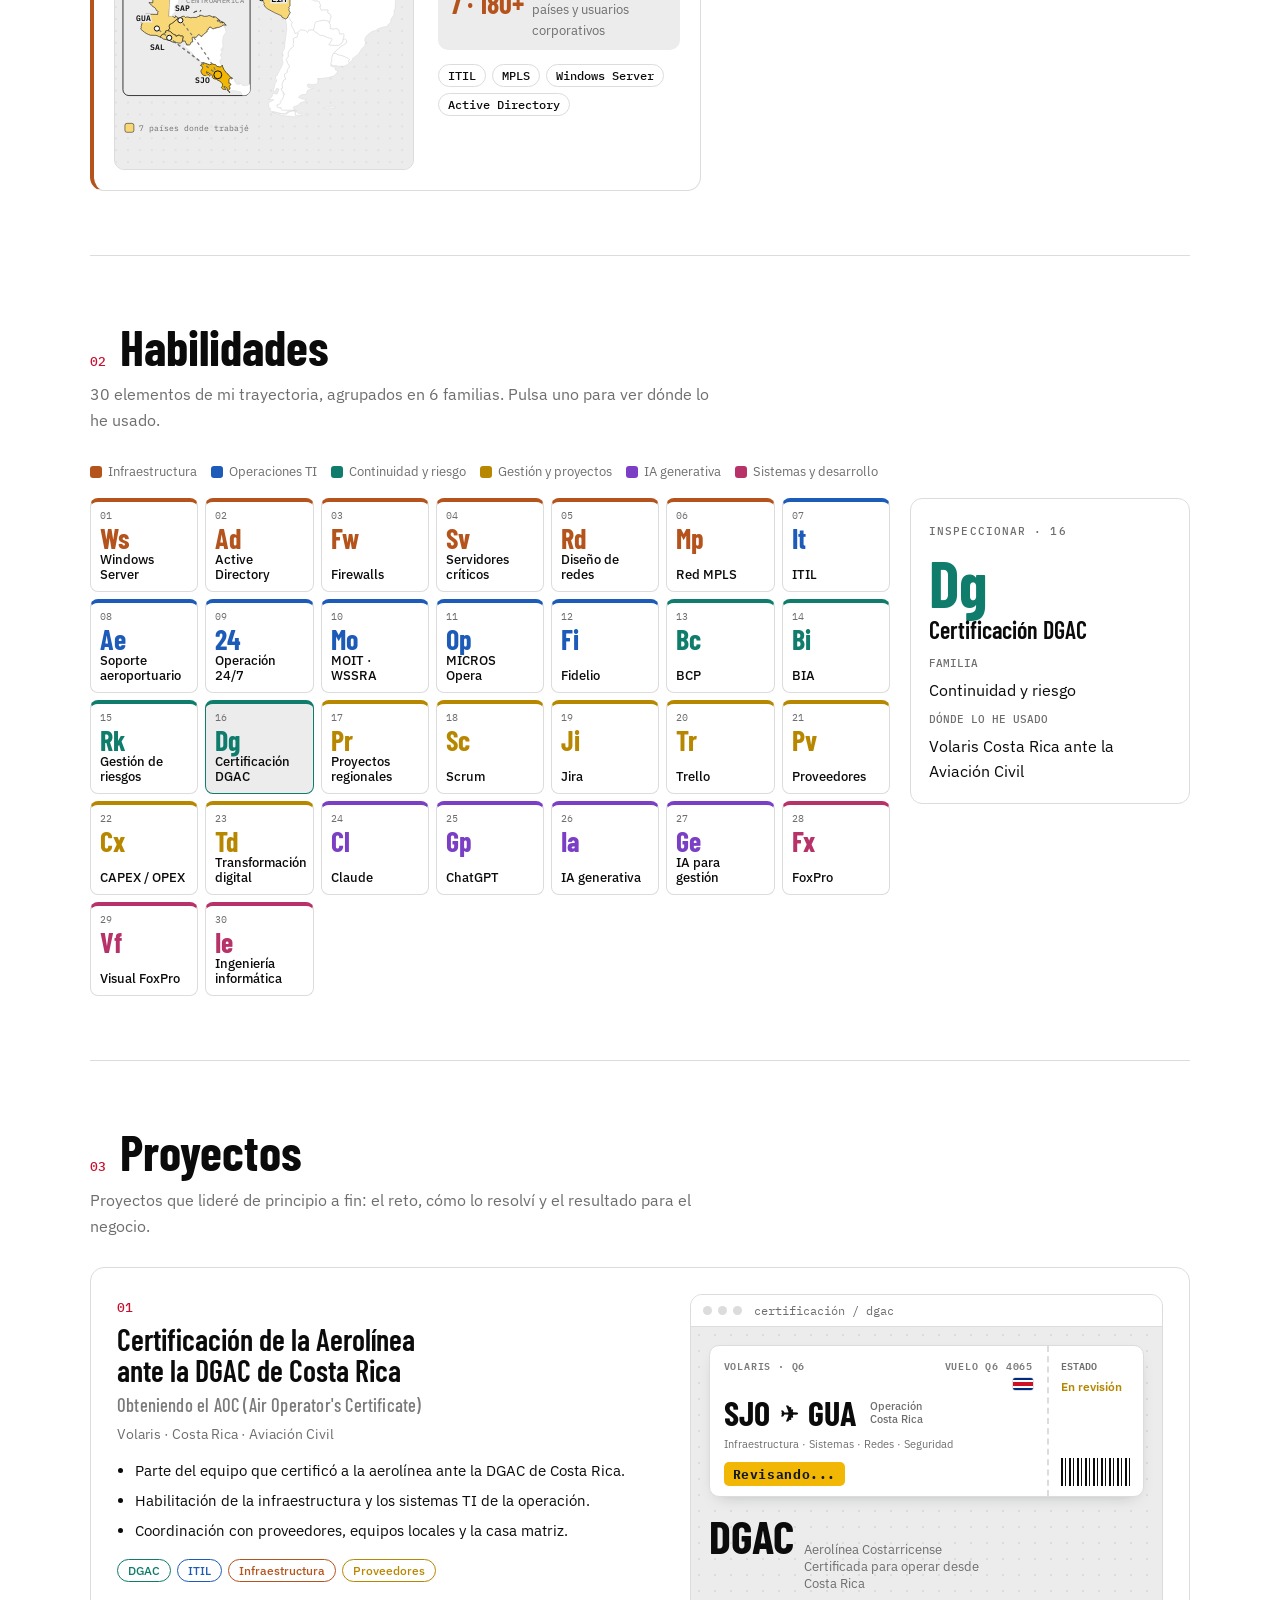
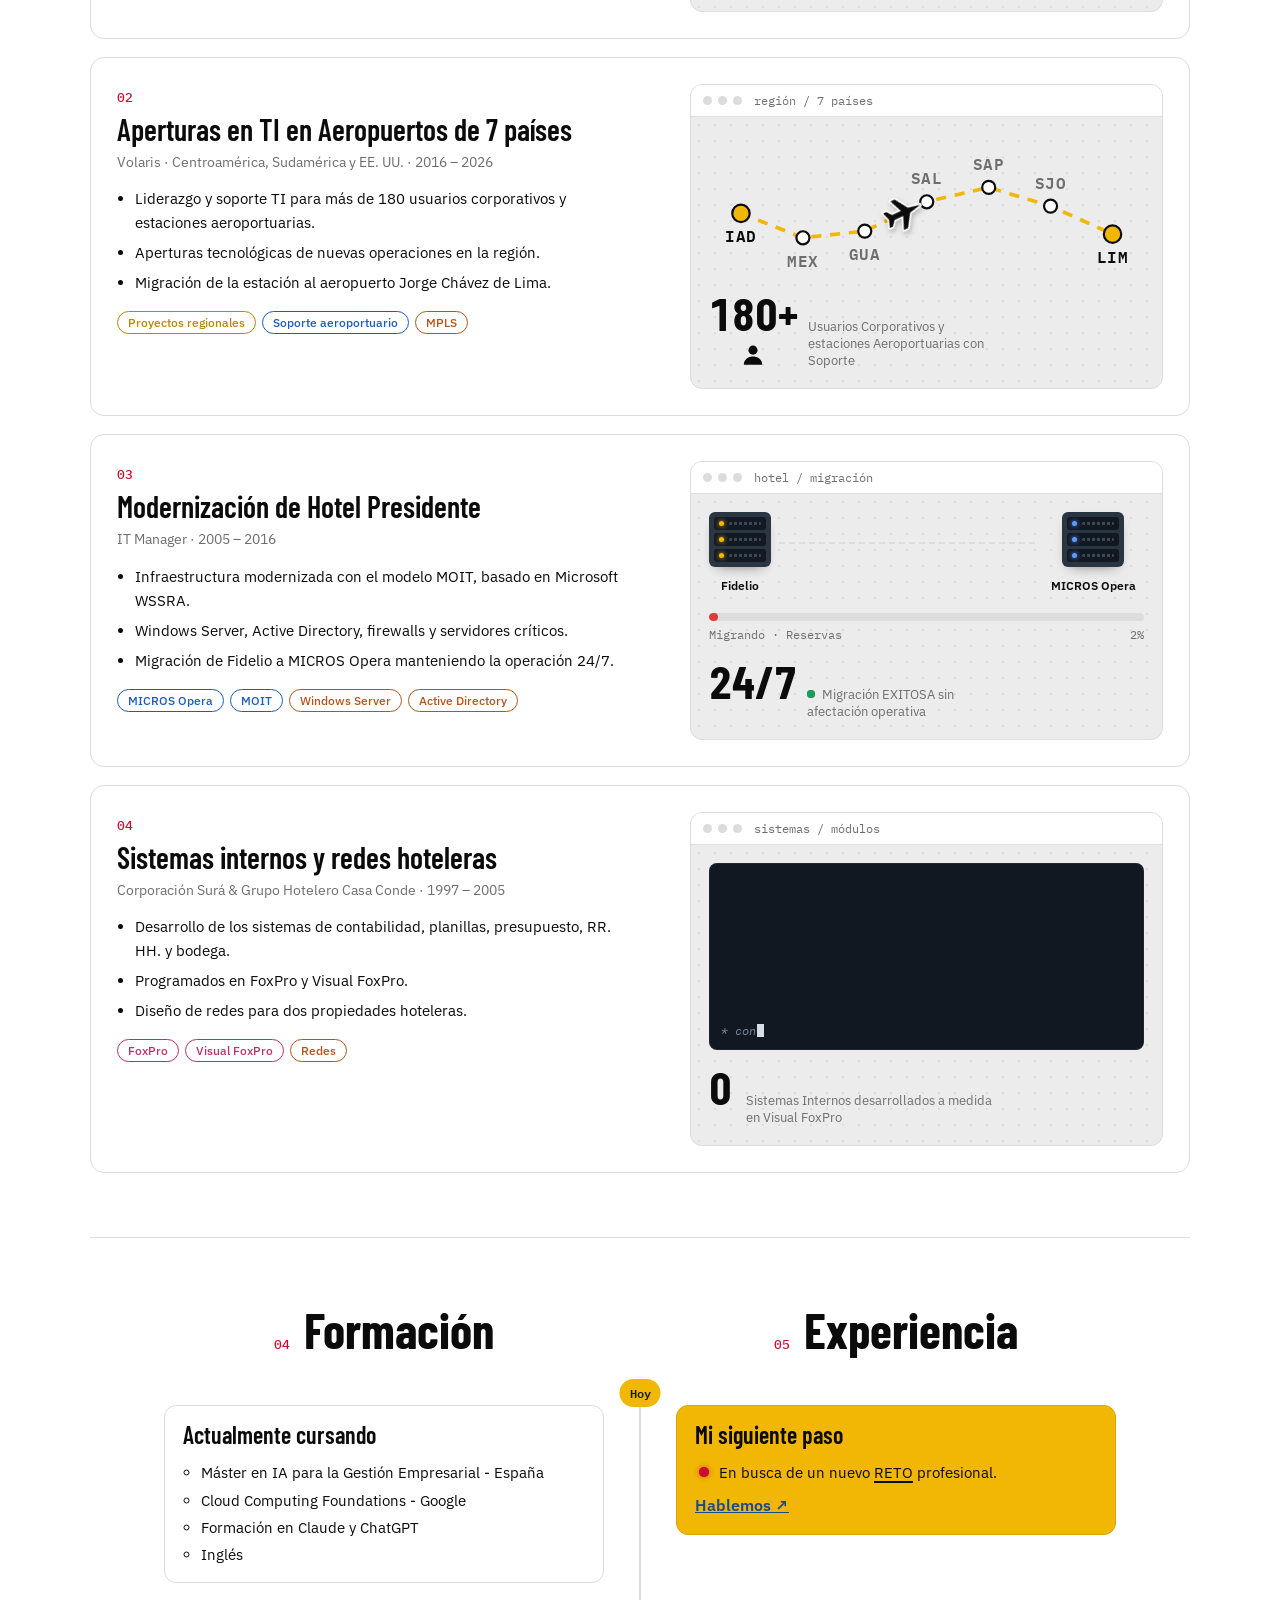
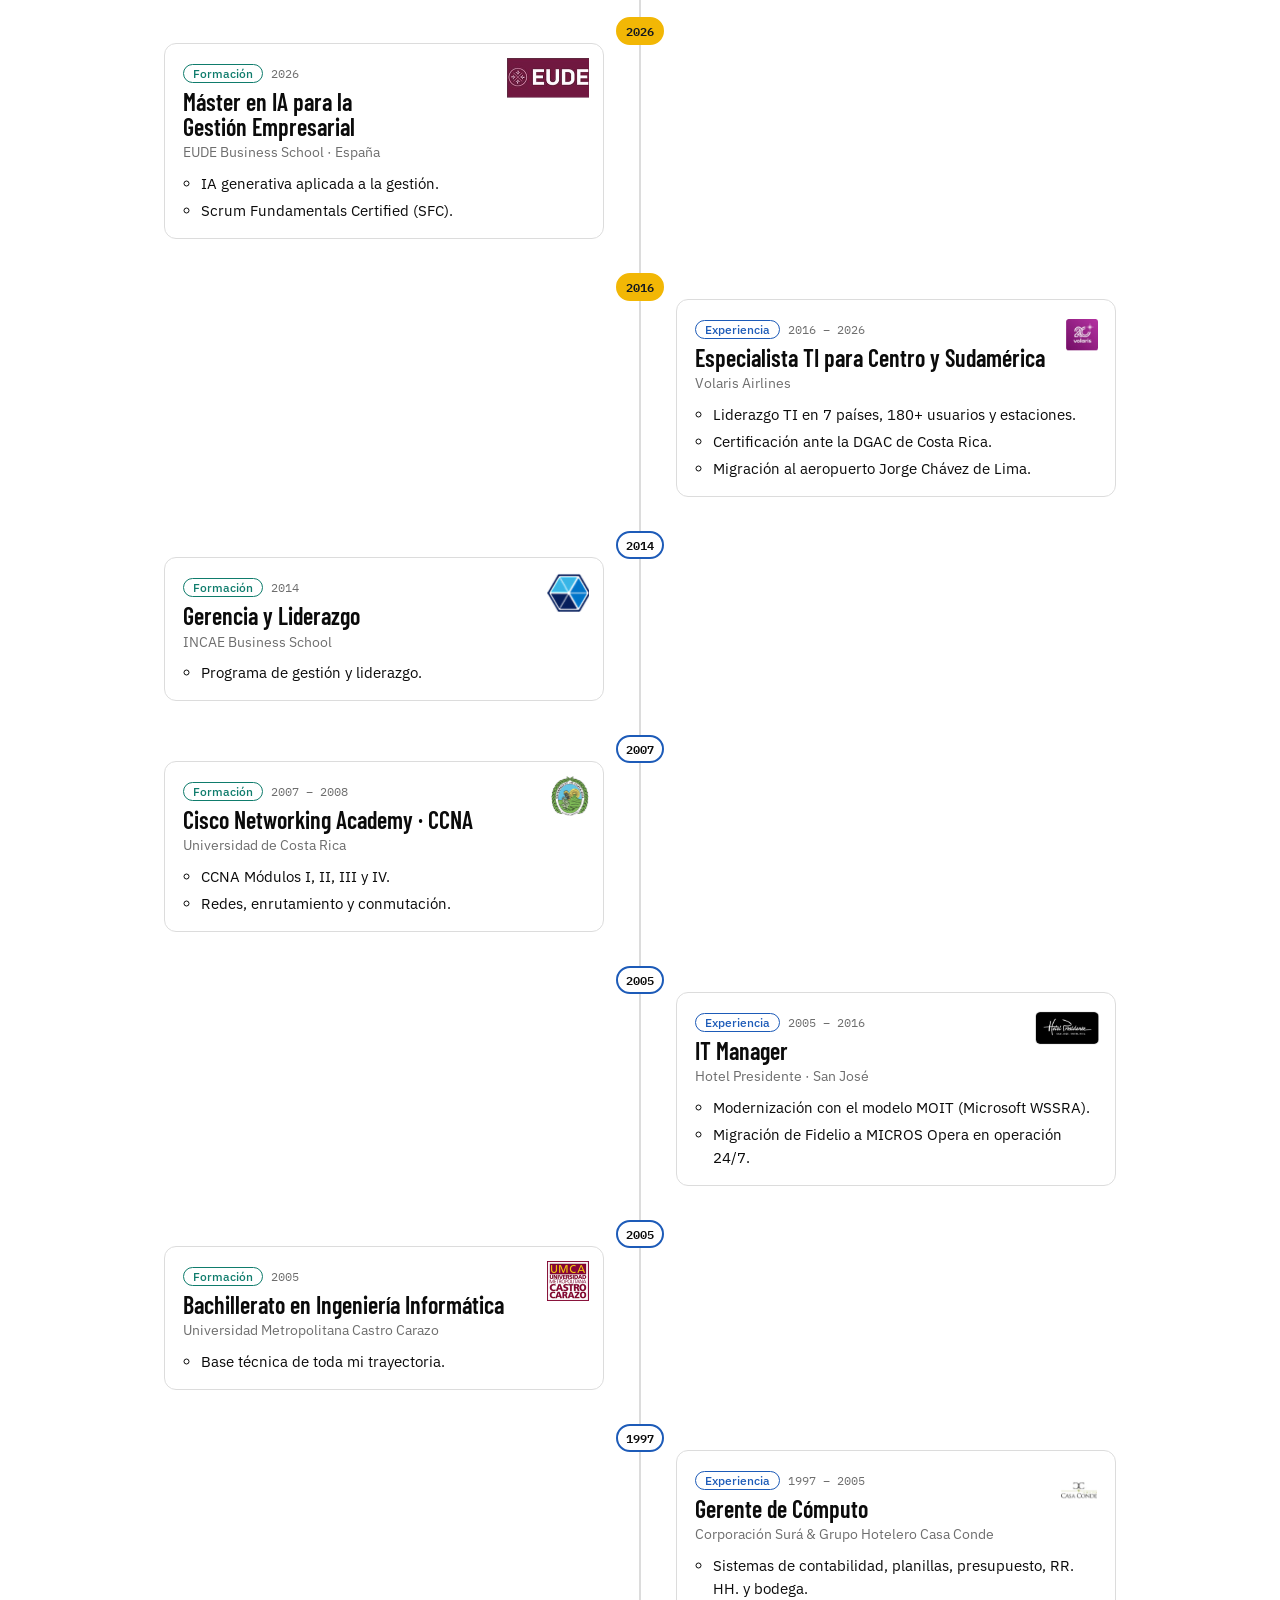
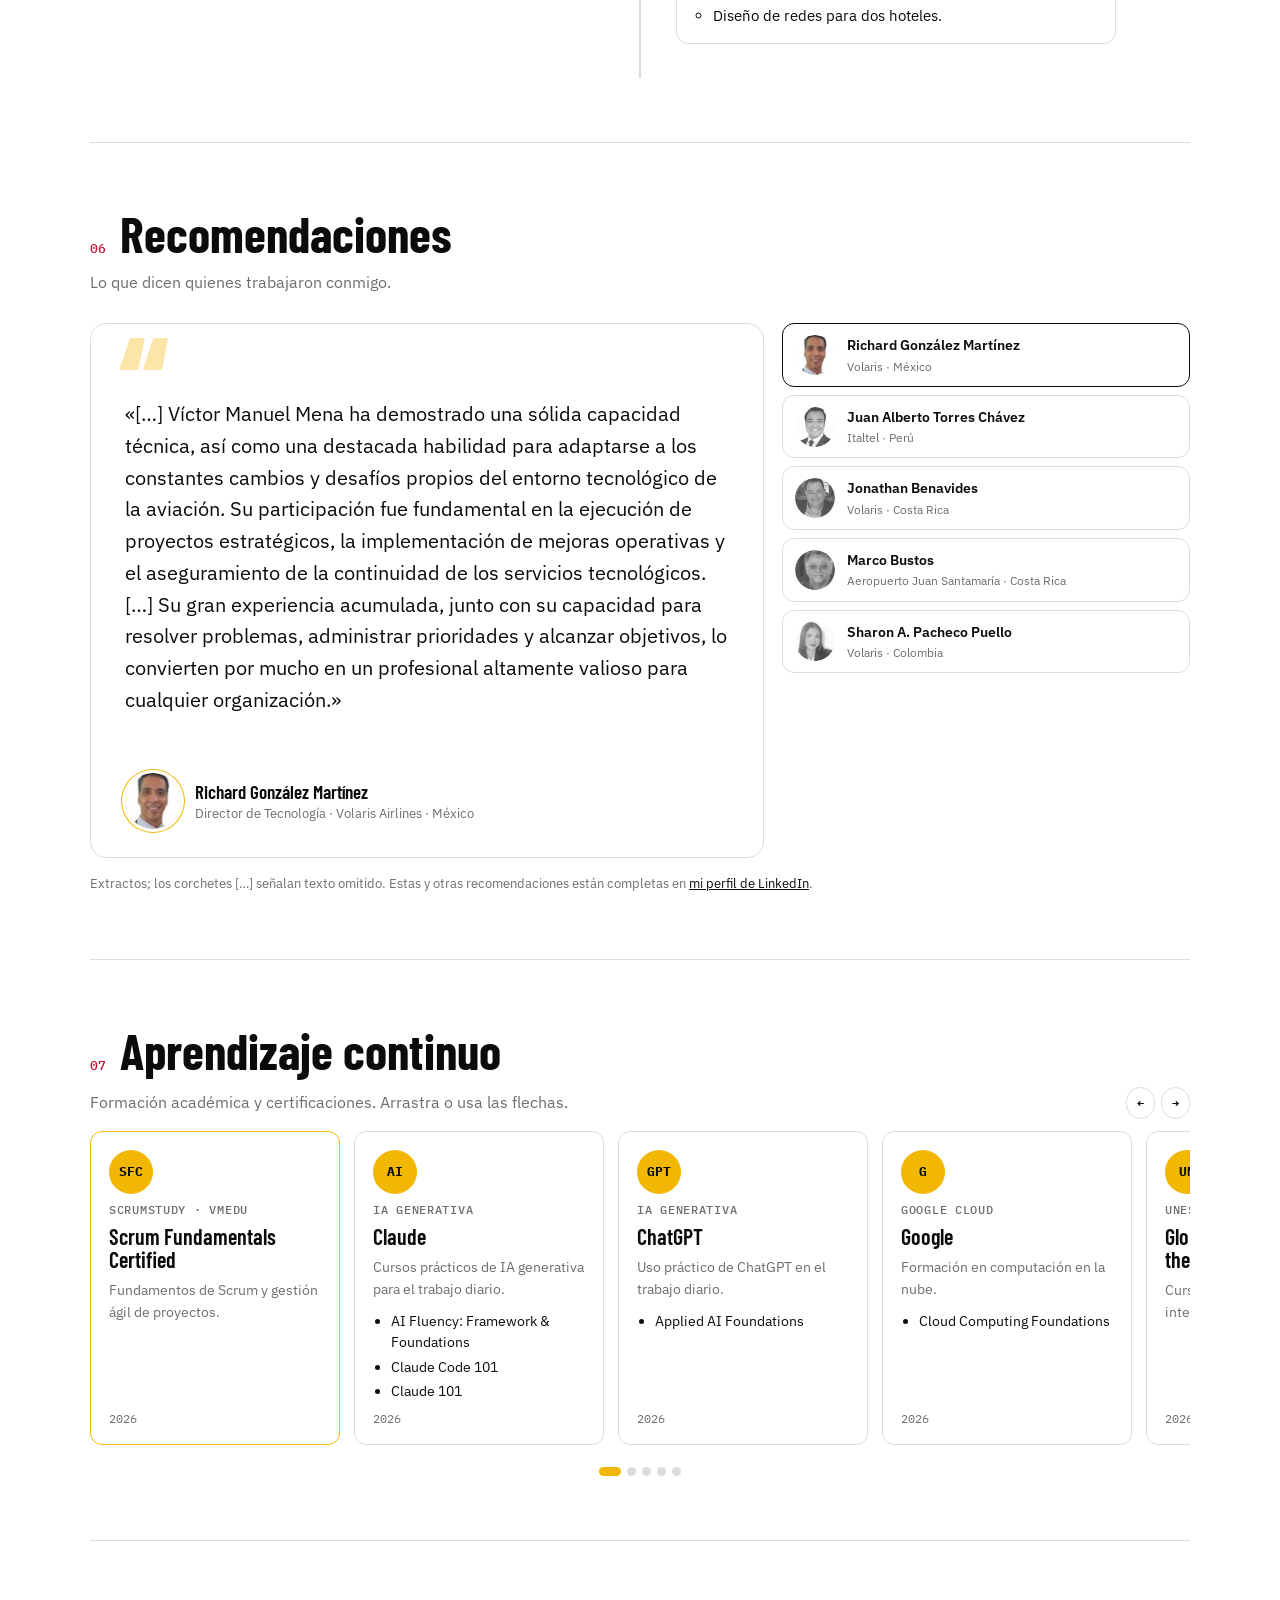
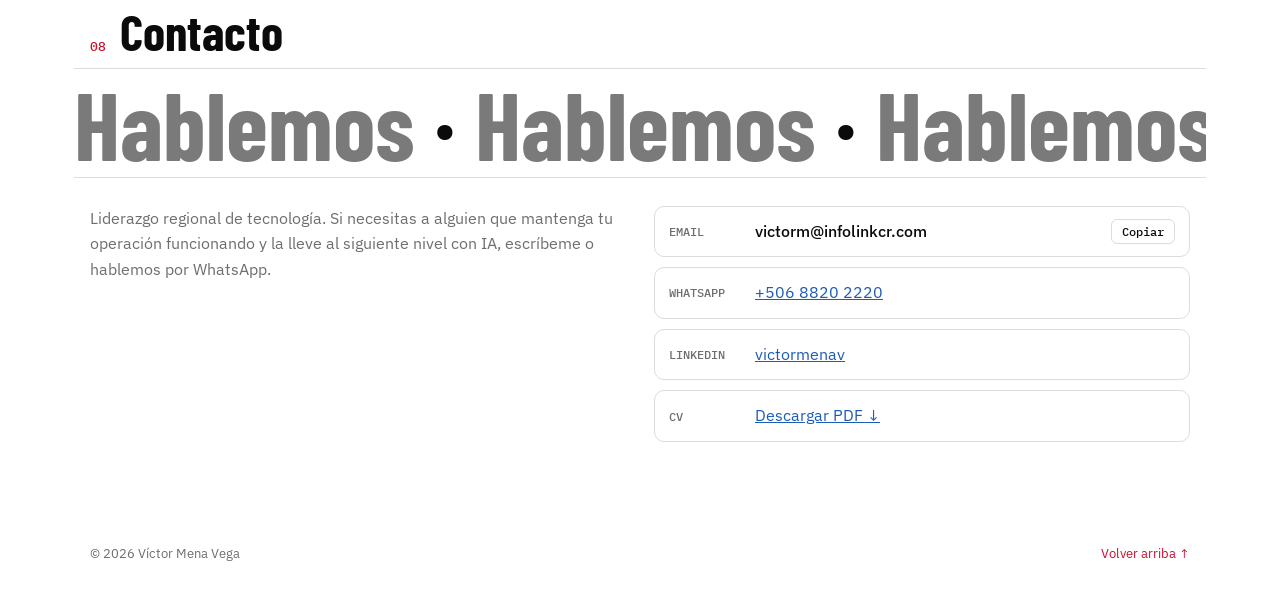
==== commit 8fab1f1b: "Actualizacion entra y sale persona" ====
--- a/index.html
+++ b/index.html
@@ -14,7 +14,7 @@
 <link rel="apple-touch-icon" href="assets/apple-touch-icon.png">
 <meta name="theme-color" content="#eef1f4">
 
-<link rel="preload" as="image" href="assets/poster.jpg?v=80" fetchpriority="high">
+<link rel="preload" as="image" href="assets/poster-super-ok1.jpg" fetchpriority="high">
 
 <!-- Open Graph -->
 <meta property="og:type" content="profile">
@@ -143,6 +143,7 @@
 </head>
 <body>
 
+
 <div class="progress" id="progress" aria-hidden="true"></div>
 <header class="top" id="topbar"><div class="wrap">
   <div class="brandbox"><a class="brand" href="#inicio"><span class="mark" aria-hidden="true">VM</span><span class="bname">Víctor Mena Vega</span></a><a class="linkedin-icon" href="https://www.linkedin.com/in/victormenav/" target="_blank" rel="noopener" aria-label="Abrir el perfil de LinkedIn de Víctor Mena Vega en una pestaña nueva"><svg viewBox="0 0 24 24" aria-hidden="true"><path d="M5.2 3.4A1.8 1.8 0 1 1 5.2 7a1.8 1.8 0 0 1 0-3.6ZM3.7 8.4h3V20h-3V8.4Zm4.9 0h2.9V10h.1c.4-.8 1.4-1.9 3.1-1.9 3.3 0 3.9 2.1 3.9 5V20h-3v-6.1c0-1.5 0-3.3-2.1-3.3s-2.4 1.6-2.4 3.2V20h-3V8.4Z"/></svg></a></div>
@@ -163,7 +164,7 @@
 <section class="hero" id="heroSec" aria-labelledby="heroTitle">
   <p class="hero-ghost" aria-hidden="true">VÍCTOR MENA</p>
   <div class="hero-stage">
-    <video class="hero-video" id="heroVideo" src="assets/video-victor.mp4?v=80" muted playsinline preload="auto" poster="assets/poster.jpg?v=80" aria-label="Vídeo: Víctor se presenta"></video>
+    <video class="hero-video" id="heroVideo" src="assets/video-super-ok1-blanco.mp4" muted playsinline preload="auto" poster="assets/poster-super-ok1.jpg" aria-label="Vídeo: Víctor se presenta"></video>
   </div>
   <div class="hero-copy">
     <p class="hero-kicker fade-in" style="--i:0"><b>Víctor Mena Vega</b> · <span id="heroPlace">San José, Costa Rica</span></p>
@@ -176,6 +177,7 @@
   </div>
   <div class="hero-side fade-in" style="--i:5">
     <div class="vctrl">
+      <button type="button" class="pp" id="sndBtn" aria-label="Activar sonido"></button>
       <button type="button" class="pp" id="ppBtn" aria-pressed="false"></button>
     </div>
     <a class="hero-scroll" href="#sobre"><span id="scrollTxt">Bajar</span><i aria-hidden="true"></i></a>
@@ -289,6 +291,6 @@
   </div>
 </noscript>
 <script src="map-americas.js"></script>
-<script src="script.js?v=80"></script>
-</body>
+<script src="script.js"></script>
+<style>:root{--bg:#ffffff !important}html,body,.hero{background:#fff !important}.hero-stage{mix-blend-mode:multiply !important}.hero-video{-webkit-mask-image:linear-gradient(90deg,rgba(0,0,0,0) 0%,rgba(0,0,0,.06) 1.5%,rgba(0,0,0,.3) 3.5%,rgba(0,0,0,.75) 6%,#000 8.5%,#000 91.5%,rgba(0,0,0,.75) 94%,rgba(0,0,0,.3) 96.5%,rgba(0,0,0,.06) 98.5%,rgba(0,0,0,0) 100%) !important;mask-image:linear-gradient(90deg,rgba(0,0,0,0) 0%,rgba(0,0,0,.06) 1.5%,rgba(0,0,0,.3) 3.5%,rgba(0,0,0,.75) 6%,#000 8.5%,#000 91.5%,rgba(0,0,0,.75) 94%,rgba(0,0,0,.3) 96.5%,rgba(0,0,0,.06) 98.5%,rgba(0,0,0,0) 100%) !important}.vctrl{flex-direction:row !important;gap:10px !important;align-items:center !important}#ppBtn{background:#c8102e !important;color:#fff !important;border:0 !important}#ppBtn::after{display:block !important;box-shadow:0 0 0 1.5px #c8102e !important}#sndBtn{background:#111 !important;color:#fff !important;border:0 !important}#sndBtn::after{display:none !important}</style><script>document.addEventListener('DOMContentLoaded',function(){var v=document.getElementById('heroVideo'),b=document.getElementById('sndBtn');if(!v||!b)return;var SP='<svg viewBox="0 0 24 24" aria-hidden="true"><path d="M4 9h4l5-4v14l-5-4H4z"/><path d="M16 9c1.6 1.6 1.6 4.4 0 6M18.5 6.5c3.2 3.2 3.2 8.8 0 12" fill="none" stroke="currentColor" stroke-width="2" stroke-linecap="round"/></svg>',MU='<svg viewBox="0 0 24 24" aria-hidden="true"><path d="M4 9h4l5-4v14l-5-4H4z"/><path d="M16 9l5 6M21 9l-5 6" fill="none" stroke="currentColor" stroke-width="2" stroke-linecap="round"/></svg>',on=true;v.muted=false;v.volume=1;function ui(){b.innerHTML=on?SP:MU;b.setAttribute('aria-label',on?'Silenciar':'Activar sonido');b.title=on?'Silenciar':'Activar sonido'}b.addEventListener('click',function(e){e.stopPropagation();on=!on;v.muted=!on;if(window.setSnd)window.setSnd(on);ui()});v.addEventListener('play',function(){v.muted=!on});ui()});</script></body>
 </html>
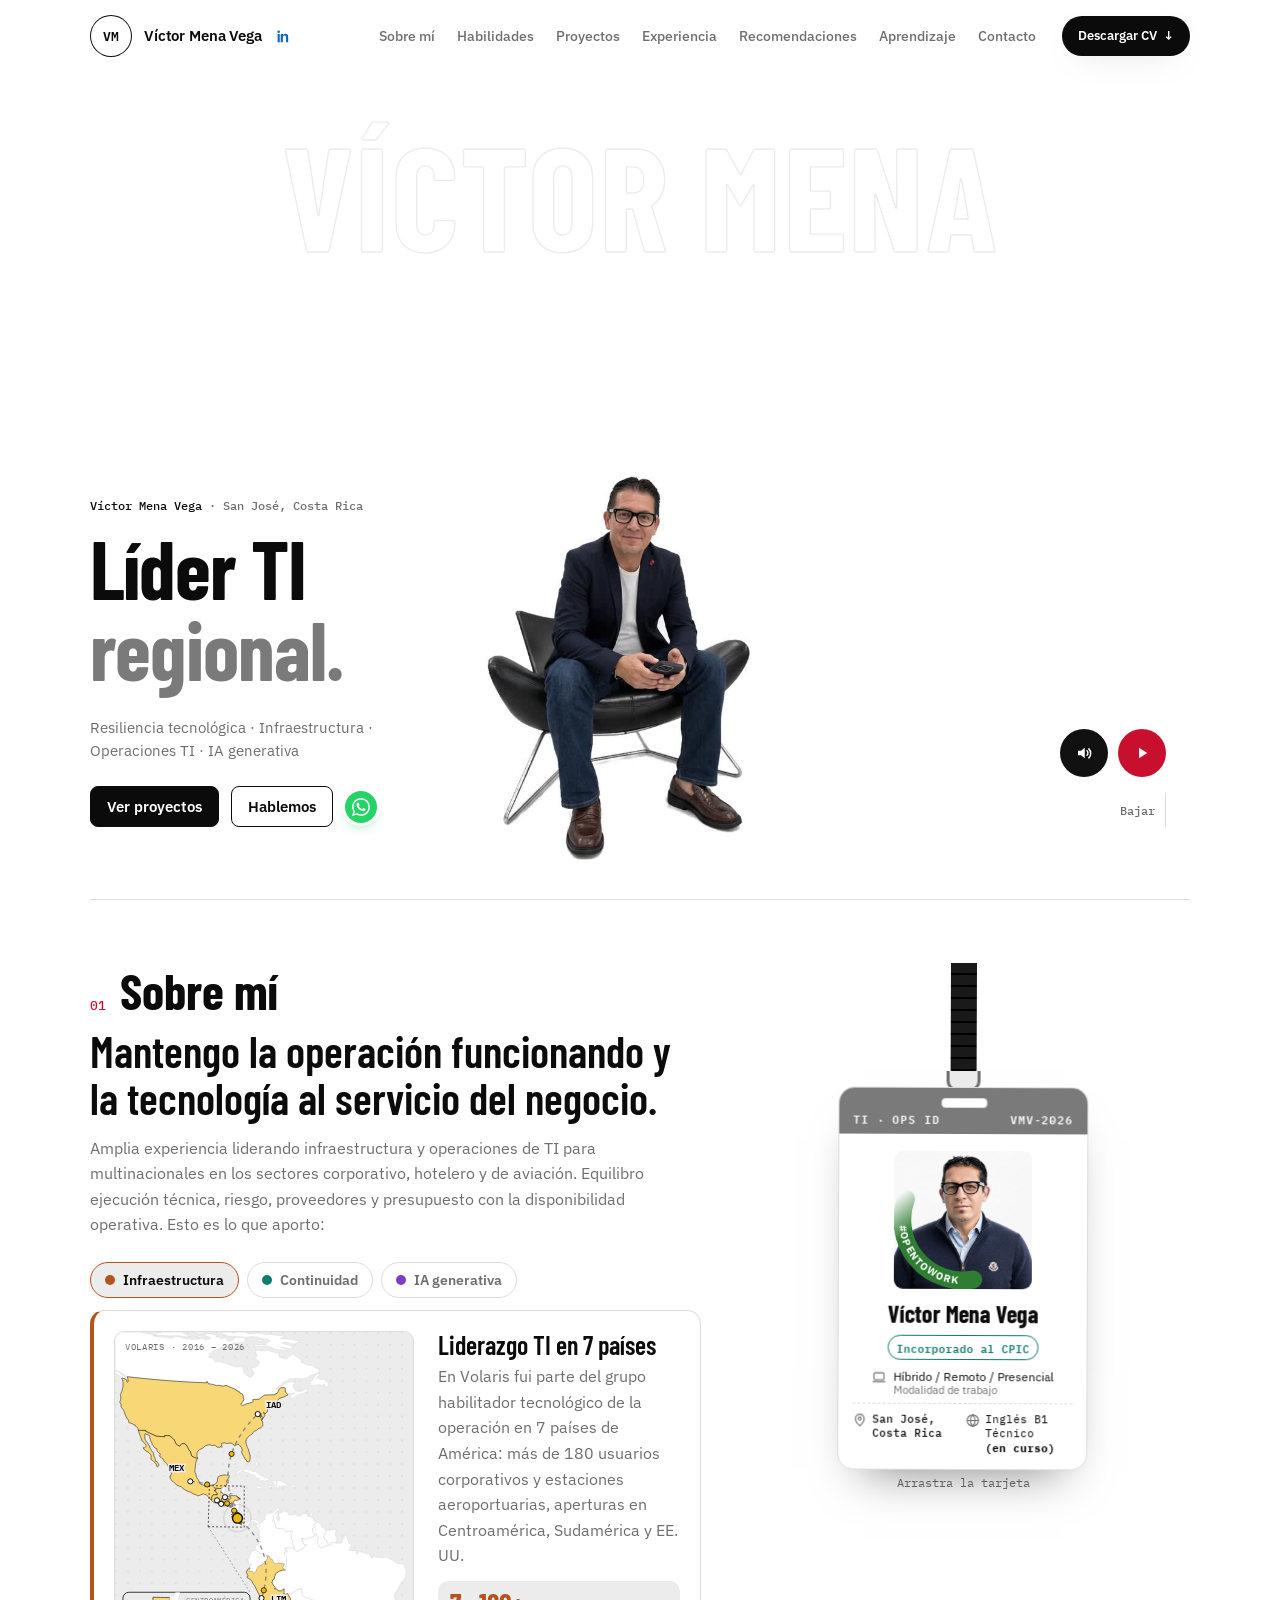
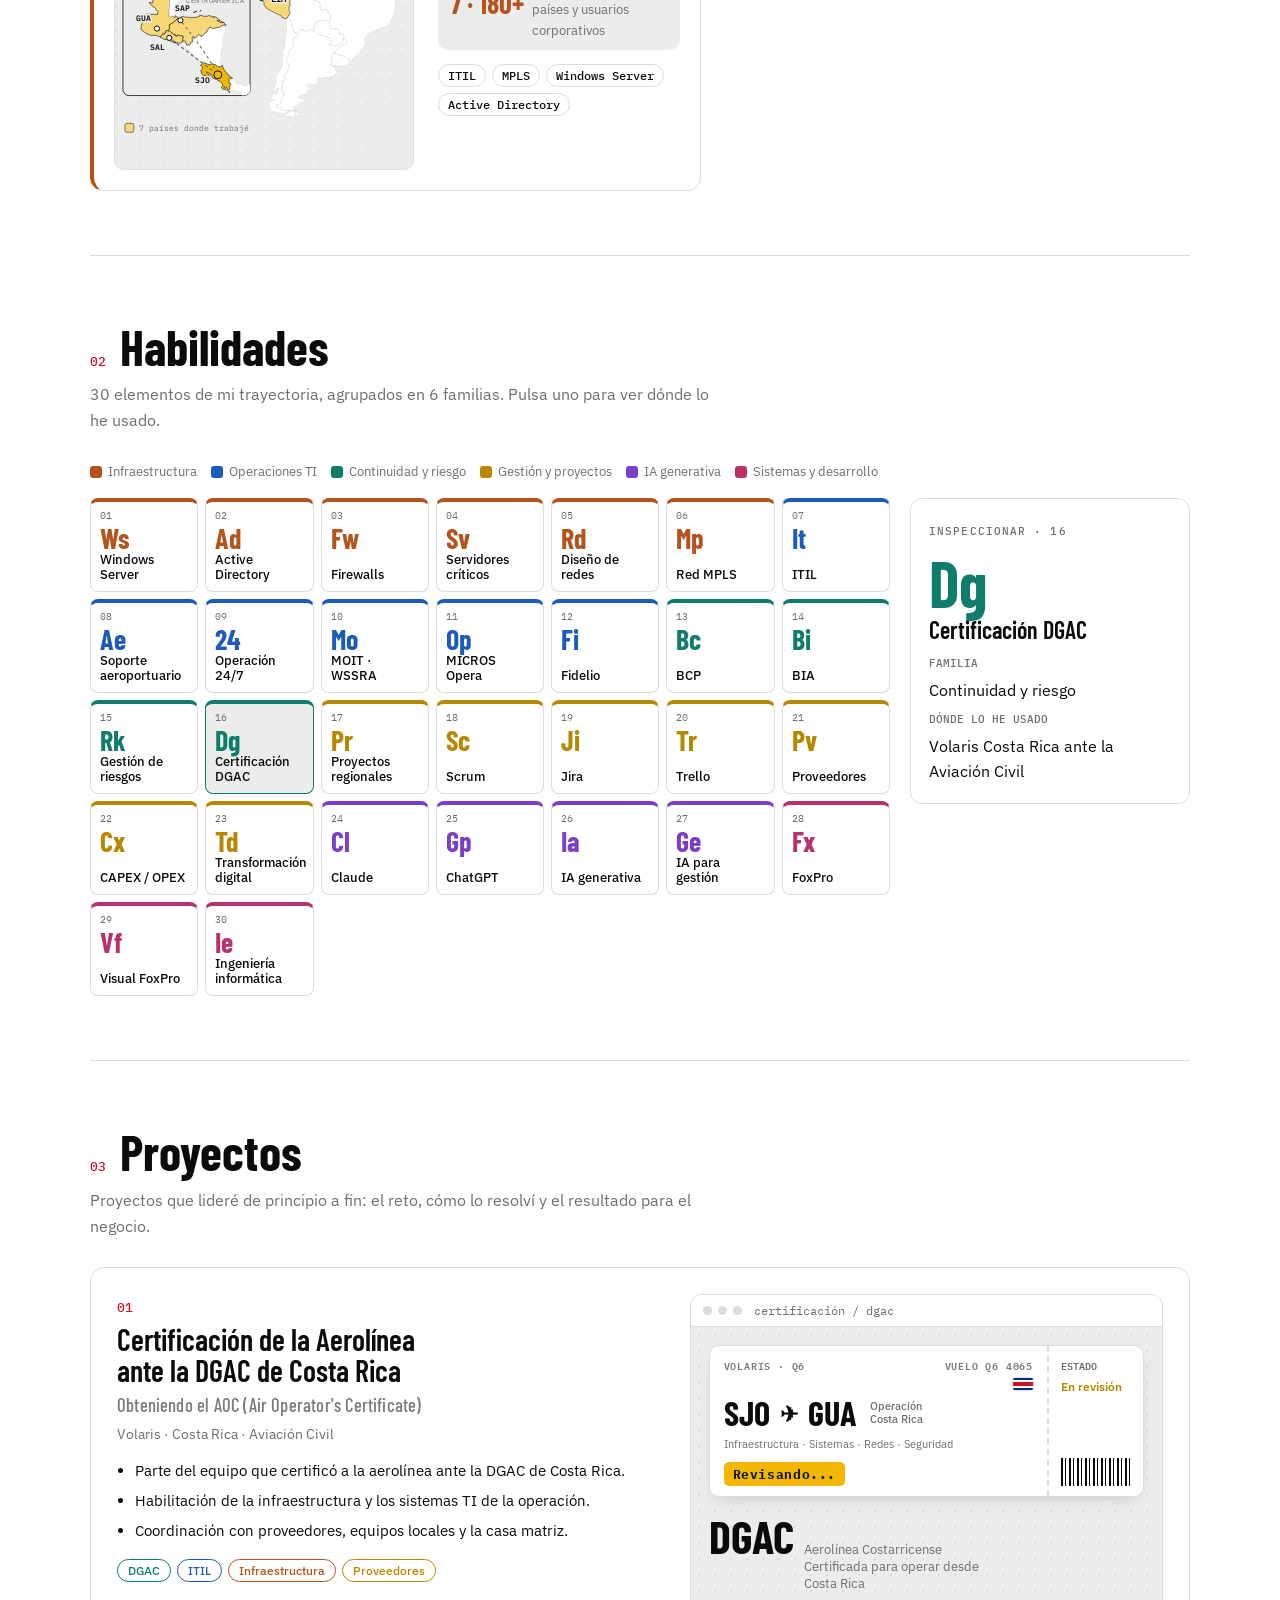
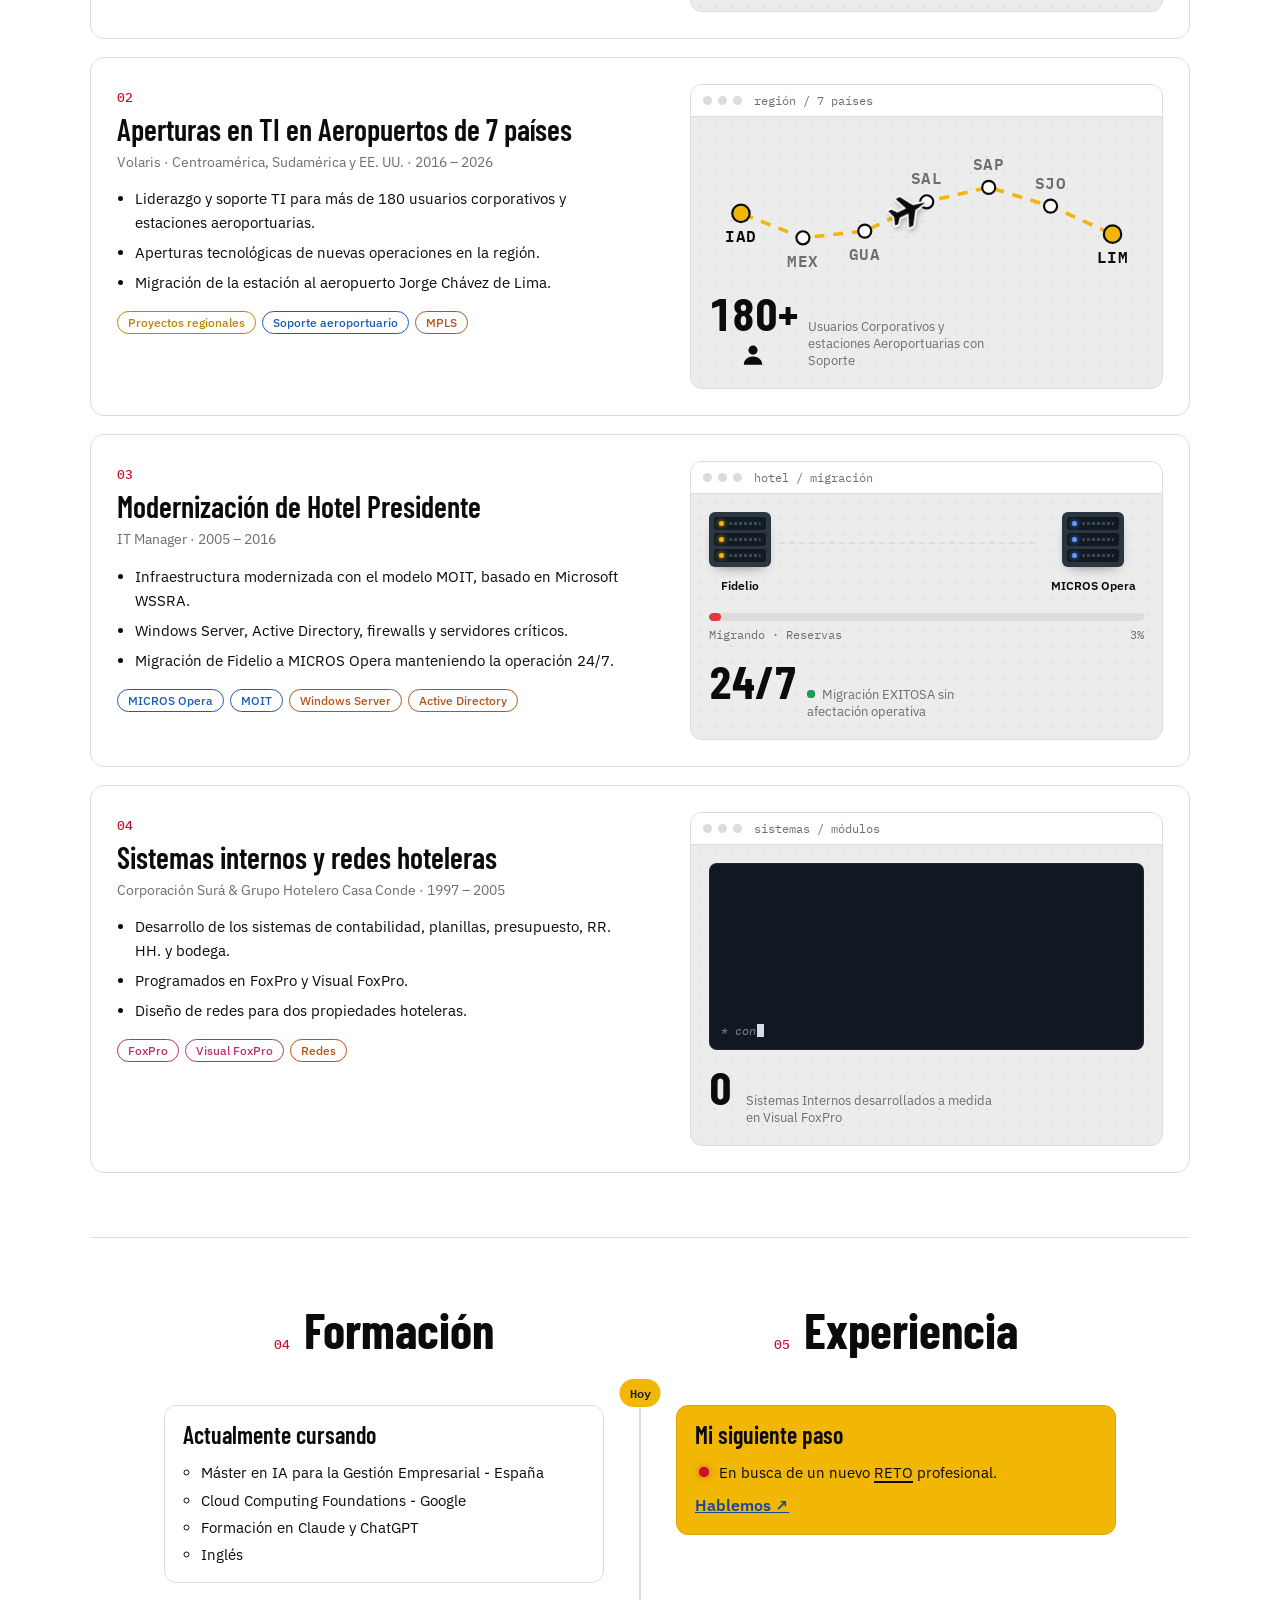
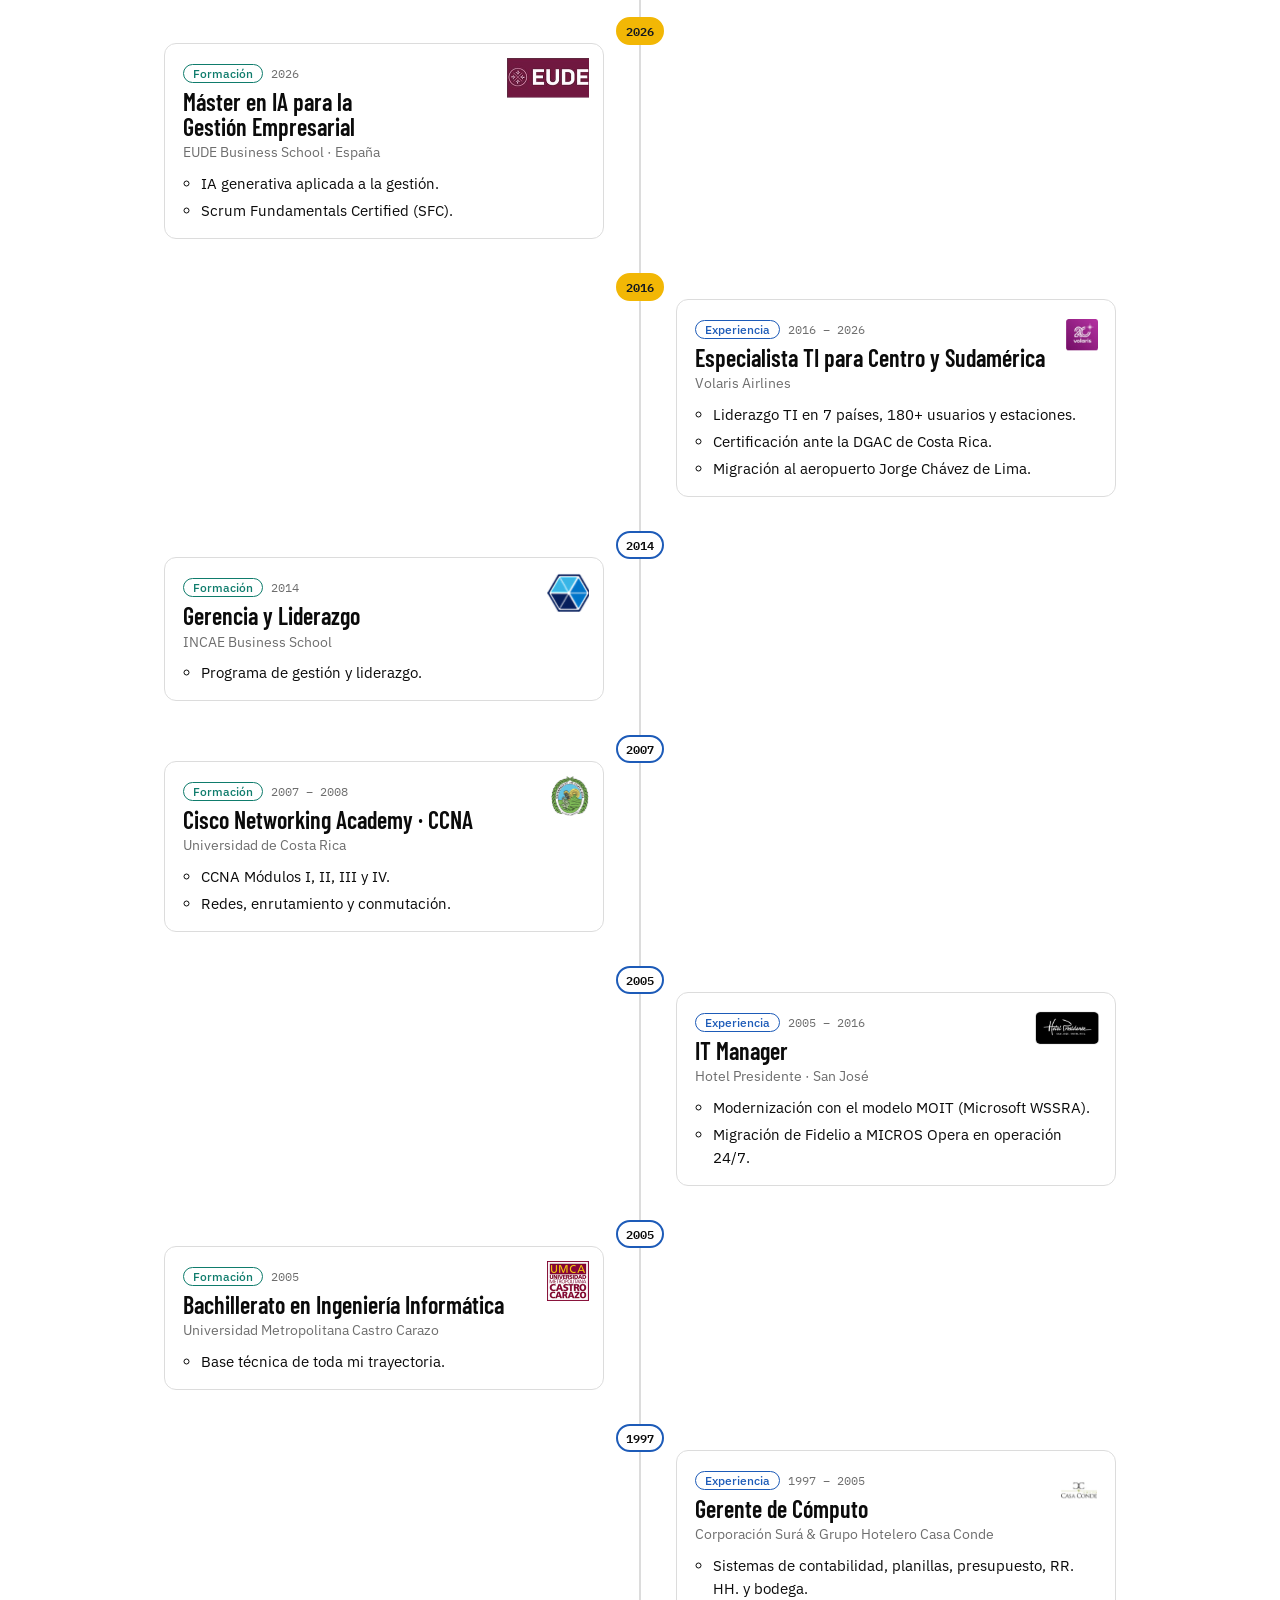
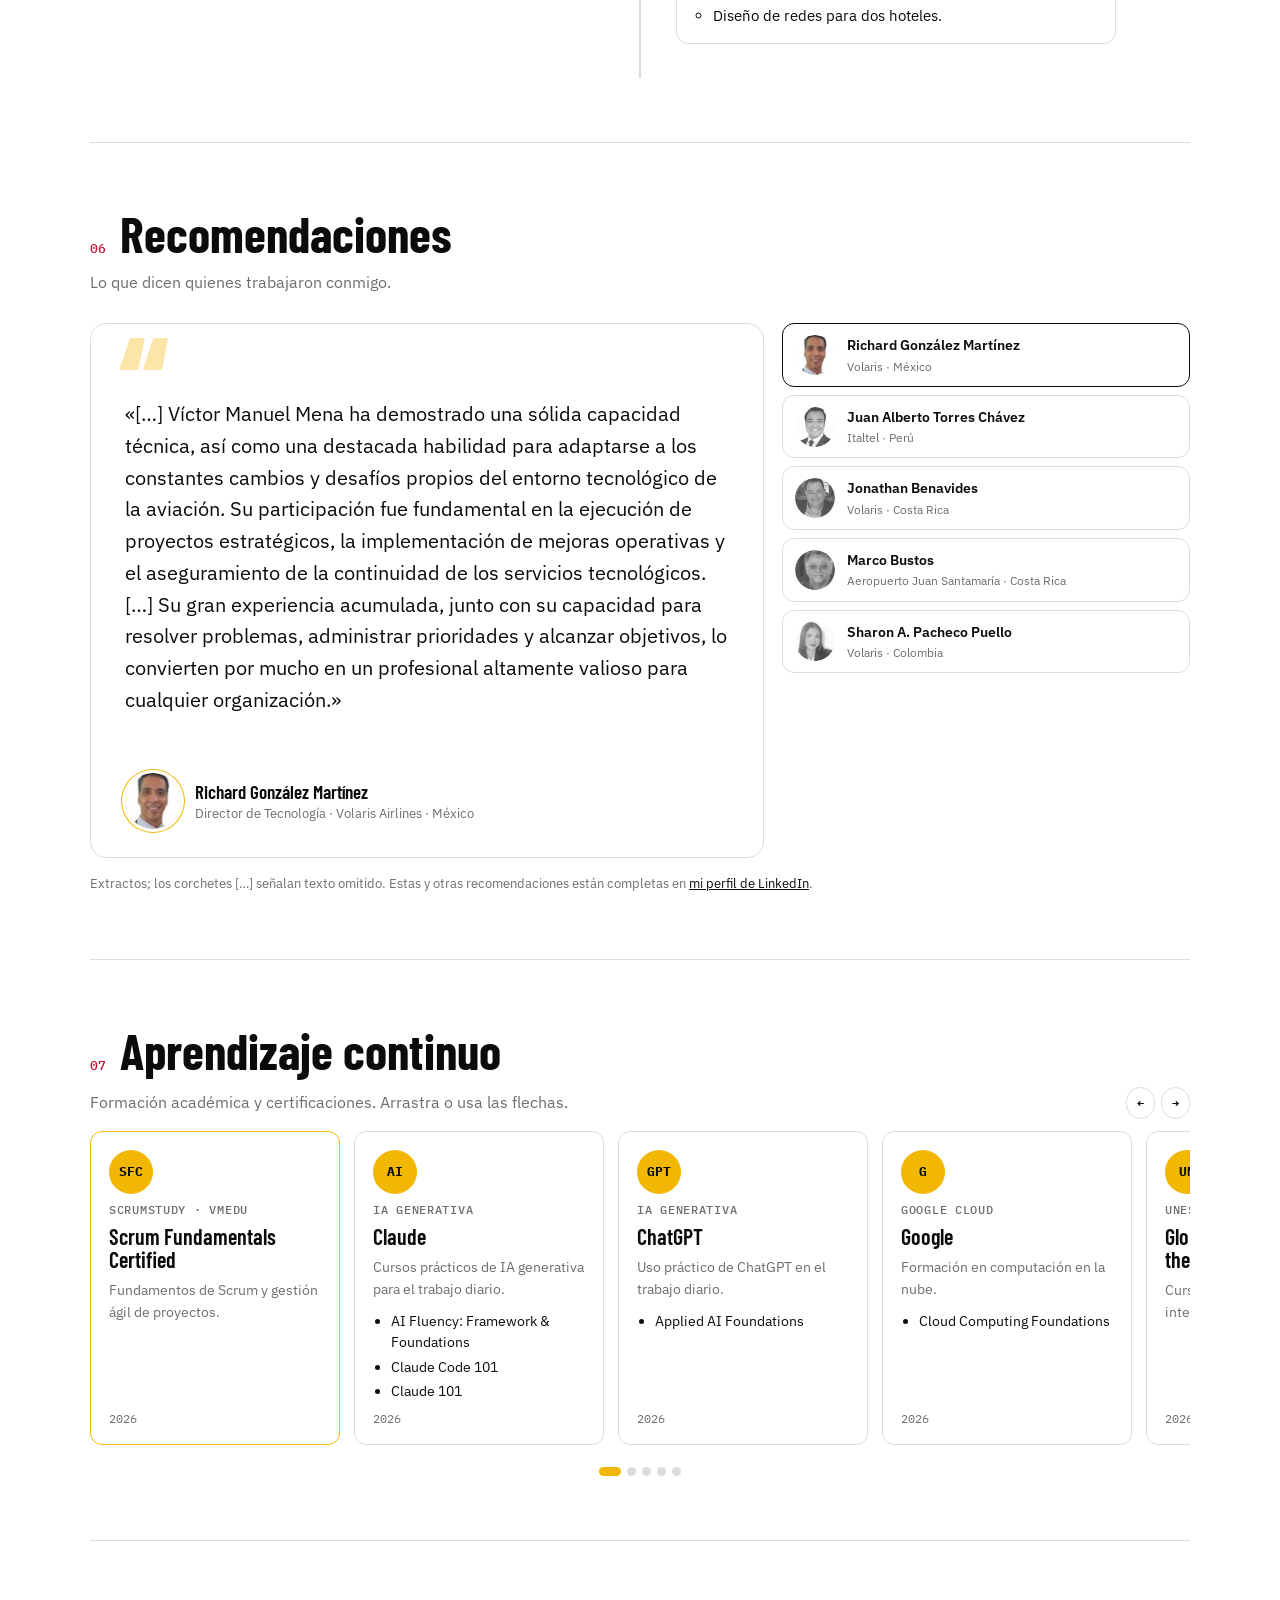
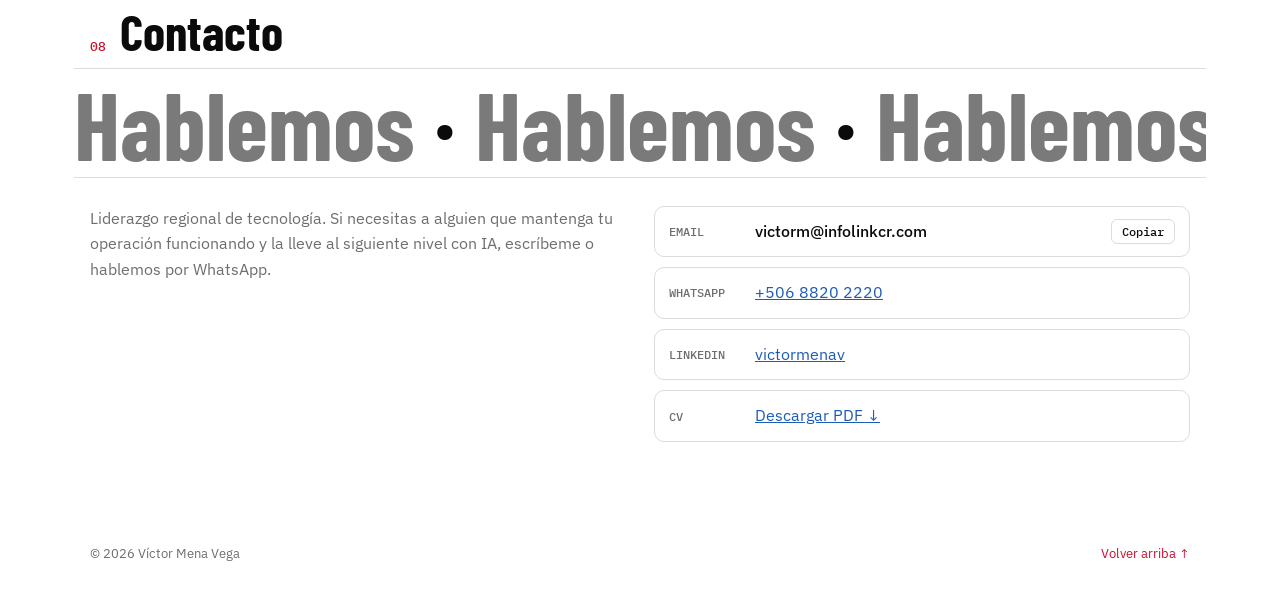
==== commit c43912a8: "Add files via upload" ====
--- a/index.html
+++ b/index.html
@@ -164,7 +164,7 @@
 <section class="hero" id="heroSec" aria-labelledby="heroTitle">
   <p class="hero-ghost" aria-hidden="true">VÍCTOR MENA</p>
   <div class="hero-stage">
-    <video class="hero-video" id="heroVideo" src="assets/video-super-ok1-blanco.mp4" muted playsinline preload="auto" poster="assets/poster-super-ok1.jpg" aria-label="Vídeo: Víctor se presenta"></video>
+    <video class="hero-video" id="heroVideo" disablepictureinpicture disableremoteplayback controlslist="nodownload noremoteplayback nofullscreen" src="assets/video-super-ok1-blanco.mp4" muted playsinline preload="auto" poster="assets/poster-super-ok1.jpg" aria-label="Vídeo: Víctor se presenta"></video>
   </div>
   <div class="hero-copy">
     <p class="hero-kicker fade-in" style="--i:0"><b>Víctor Mena Vega</b> · <span id="heroPlace">San José, Costa Rica</span></p>
